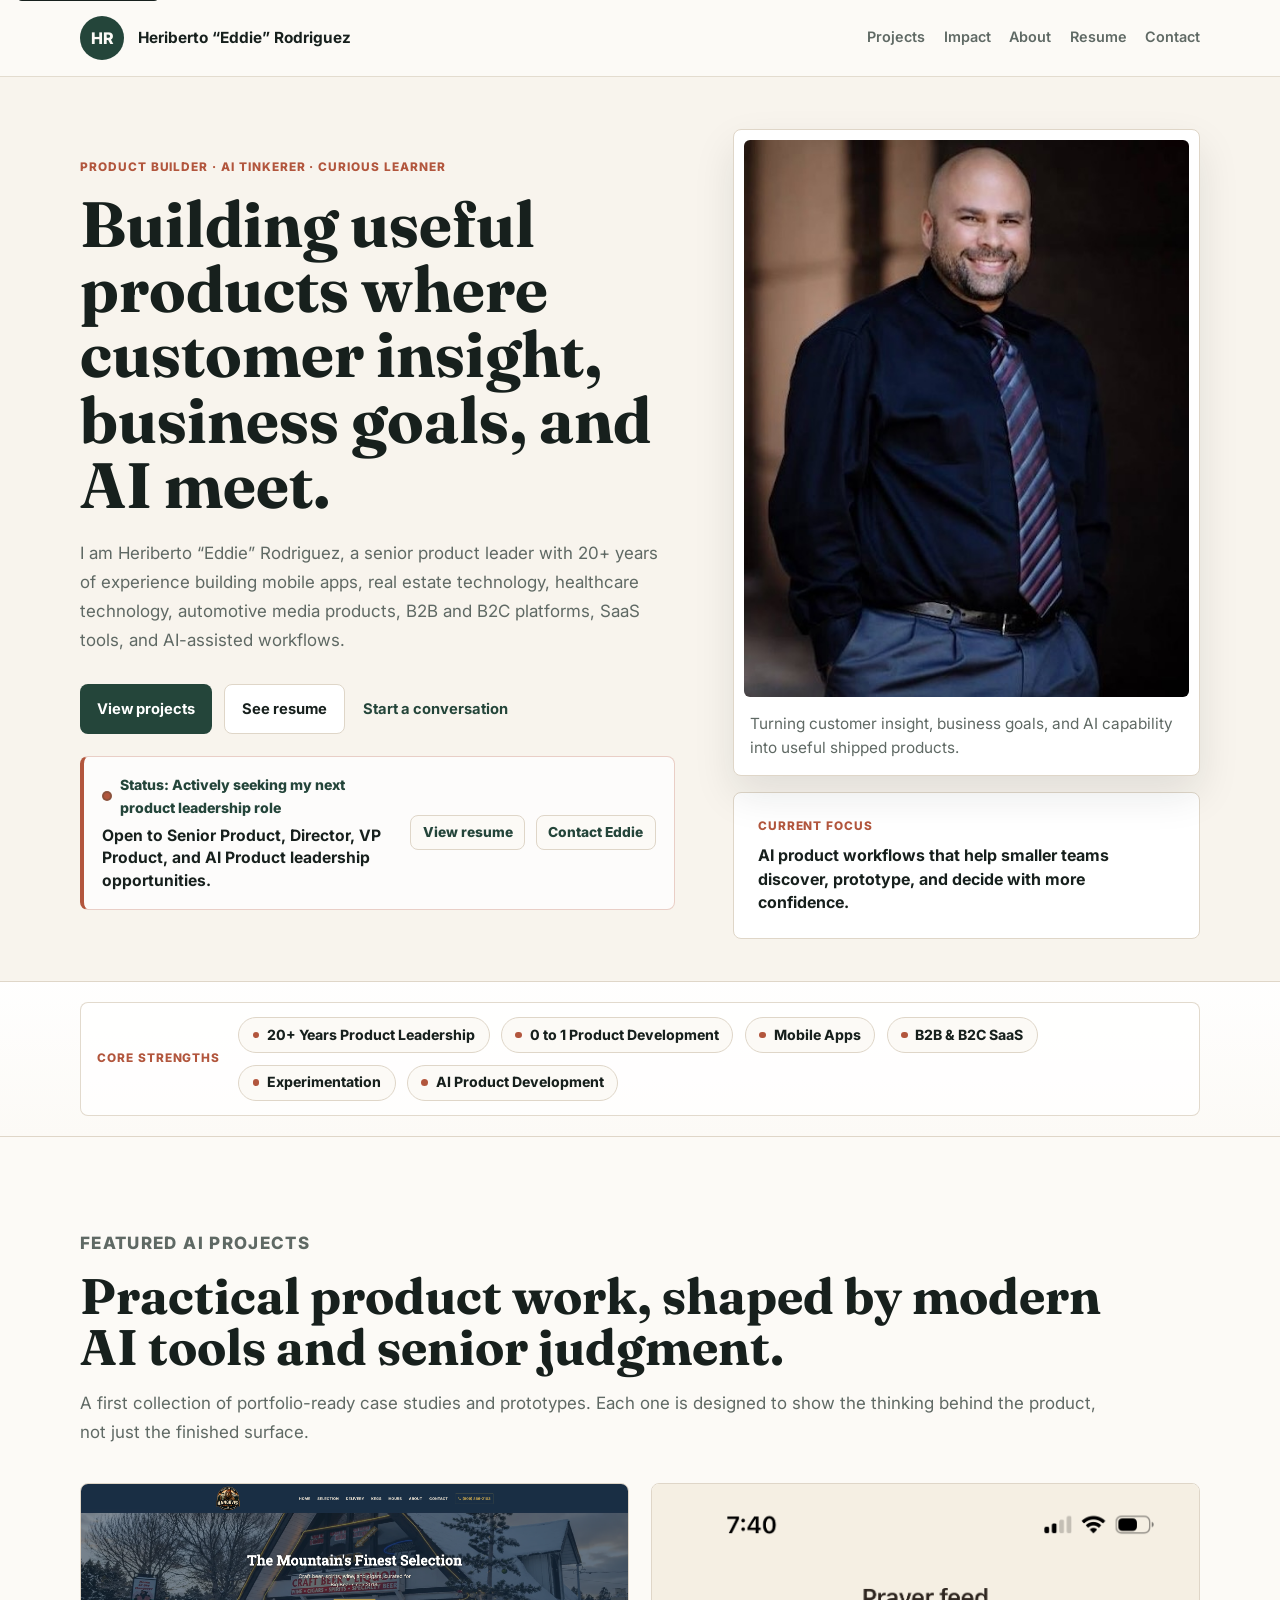
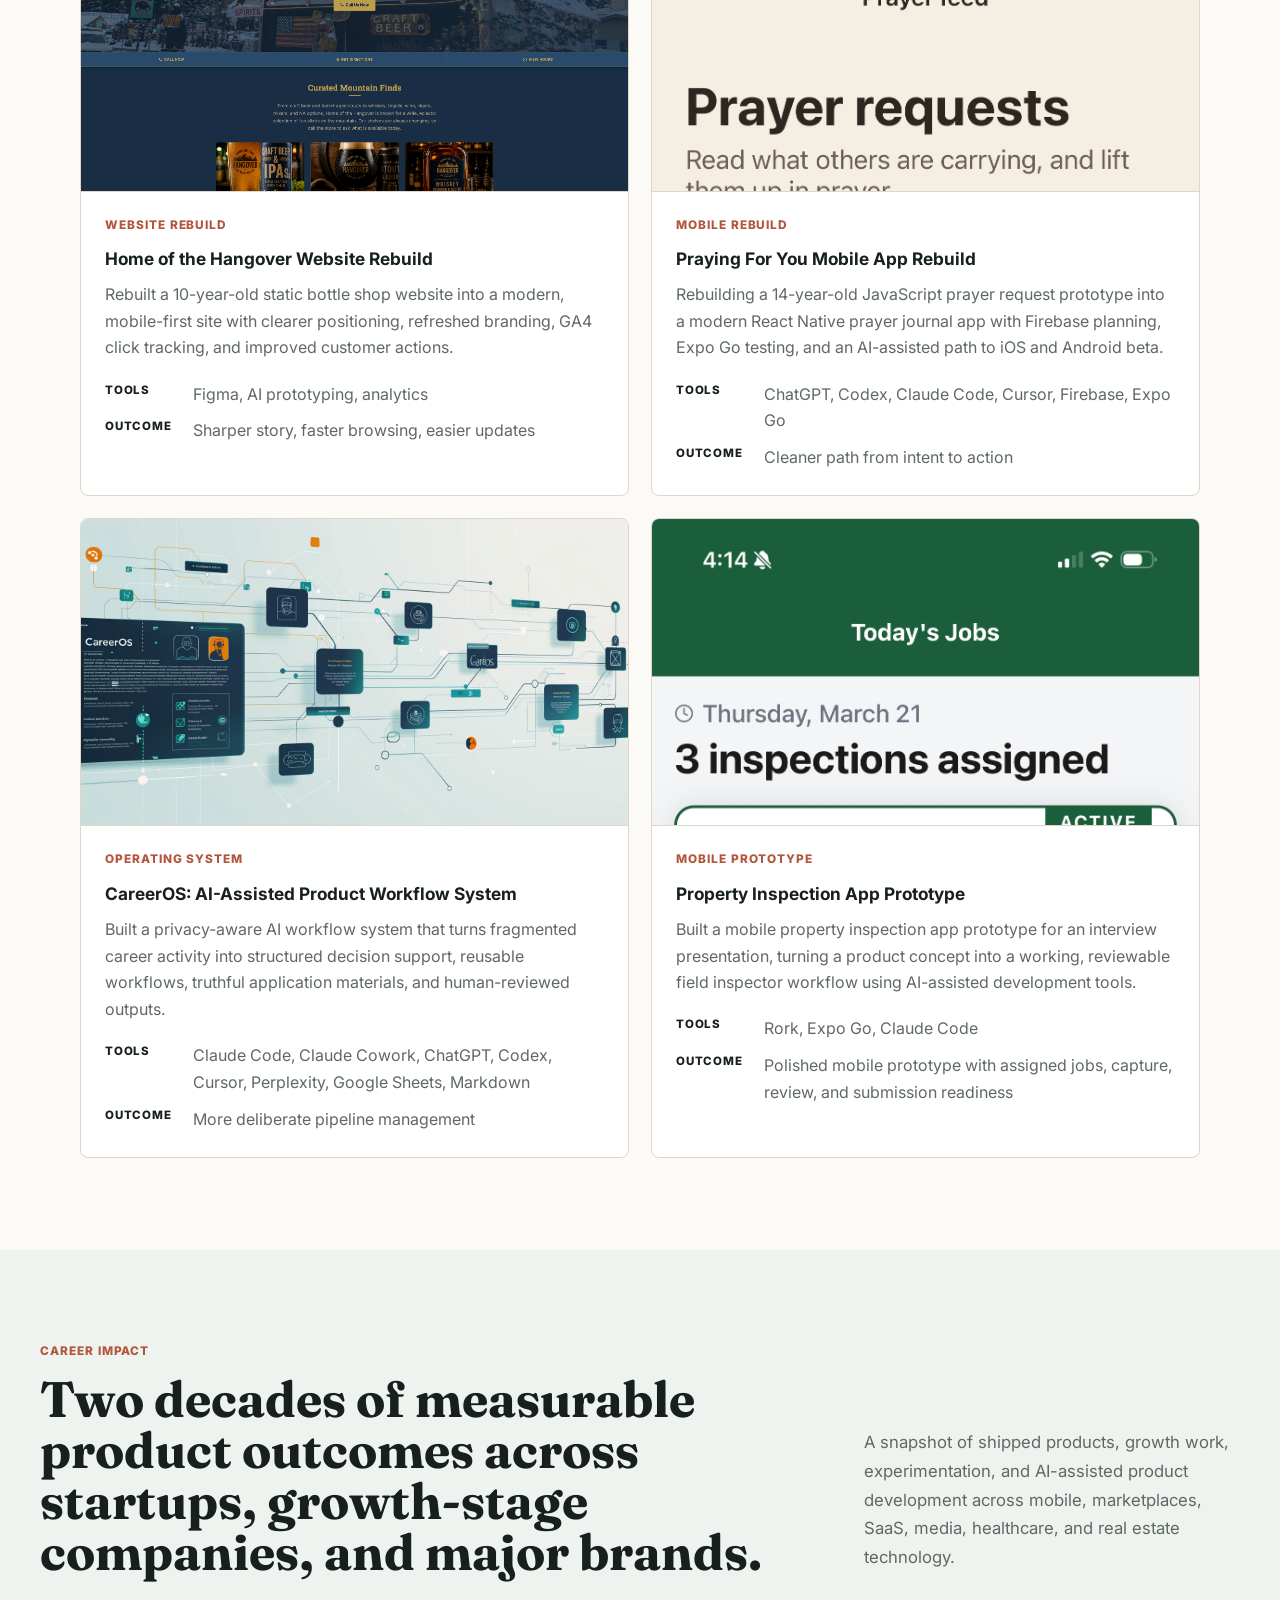
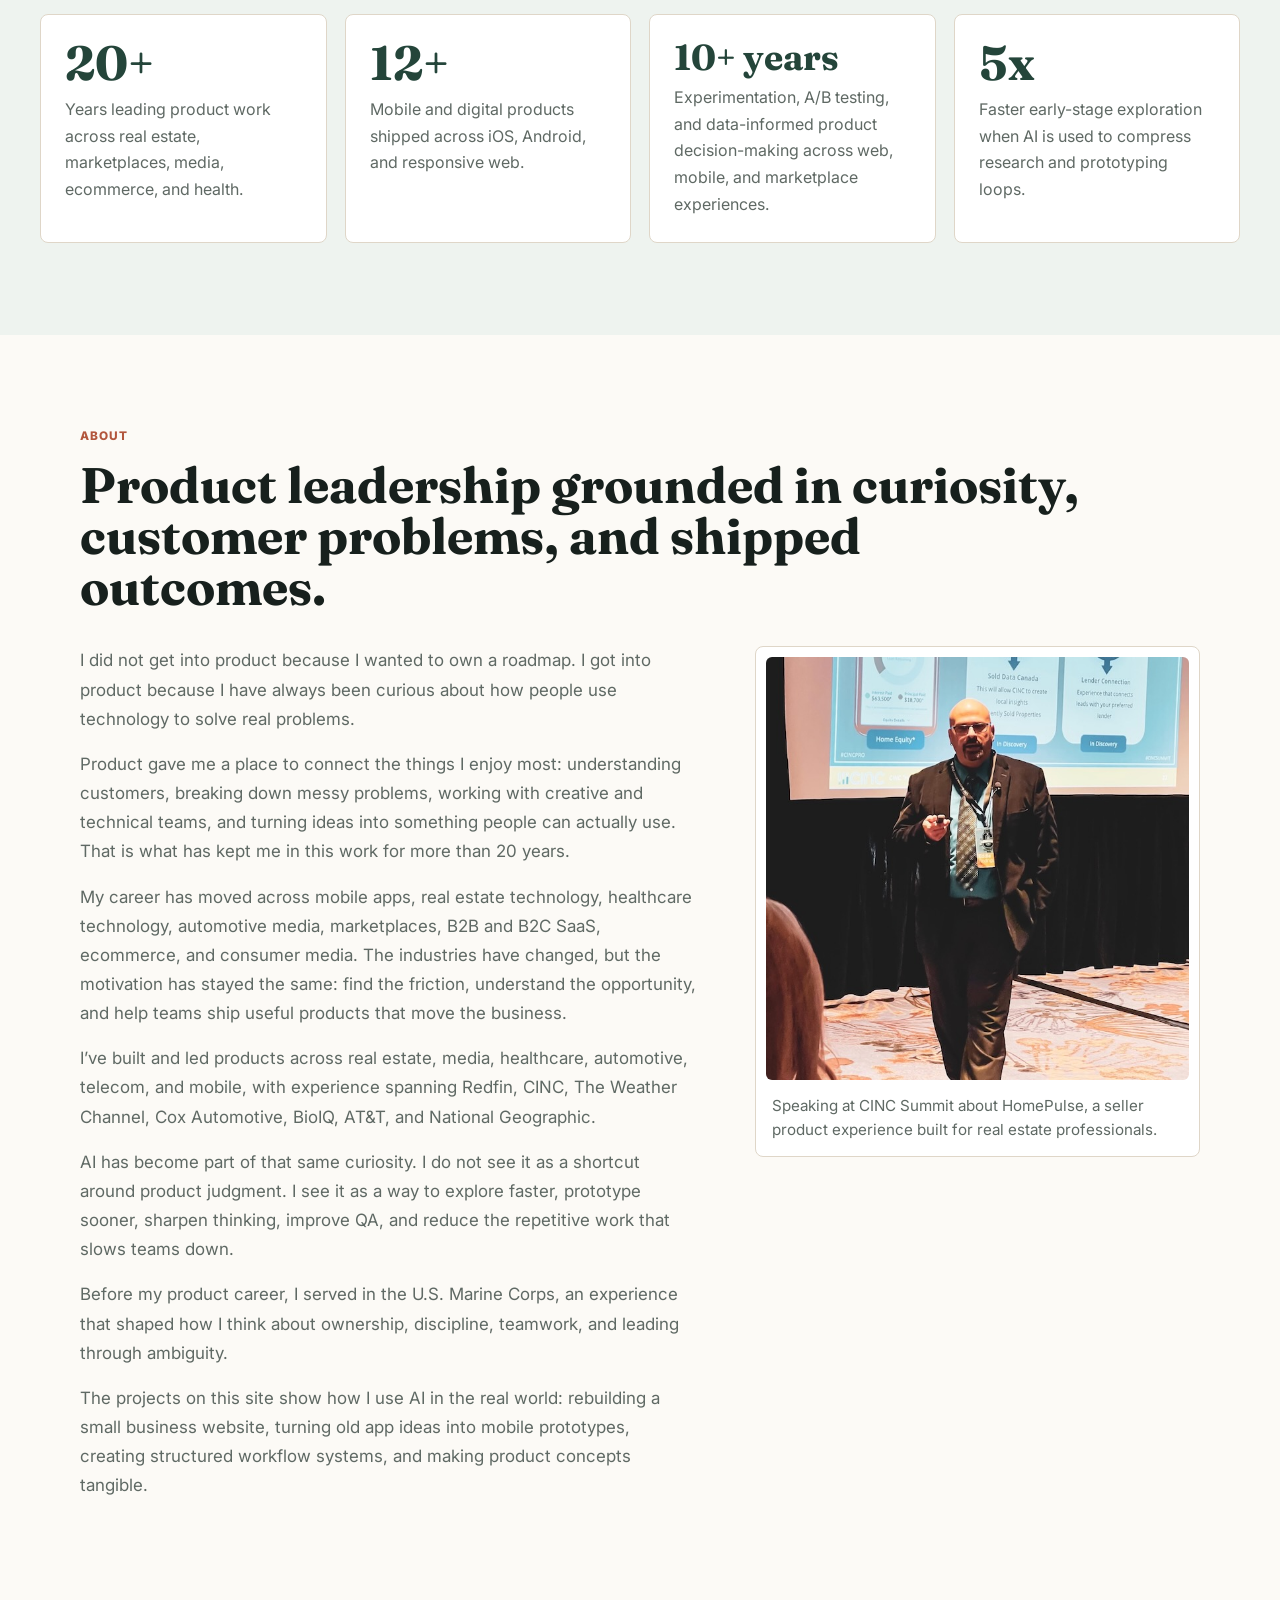
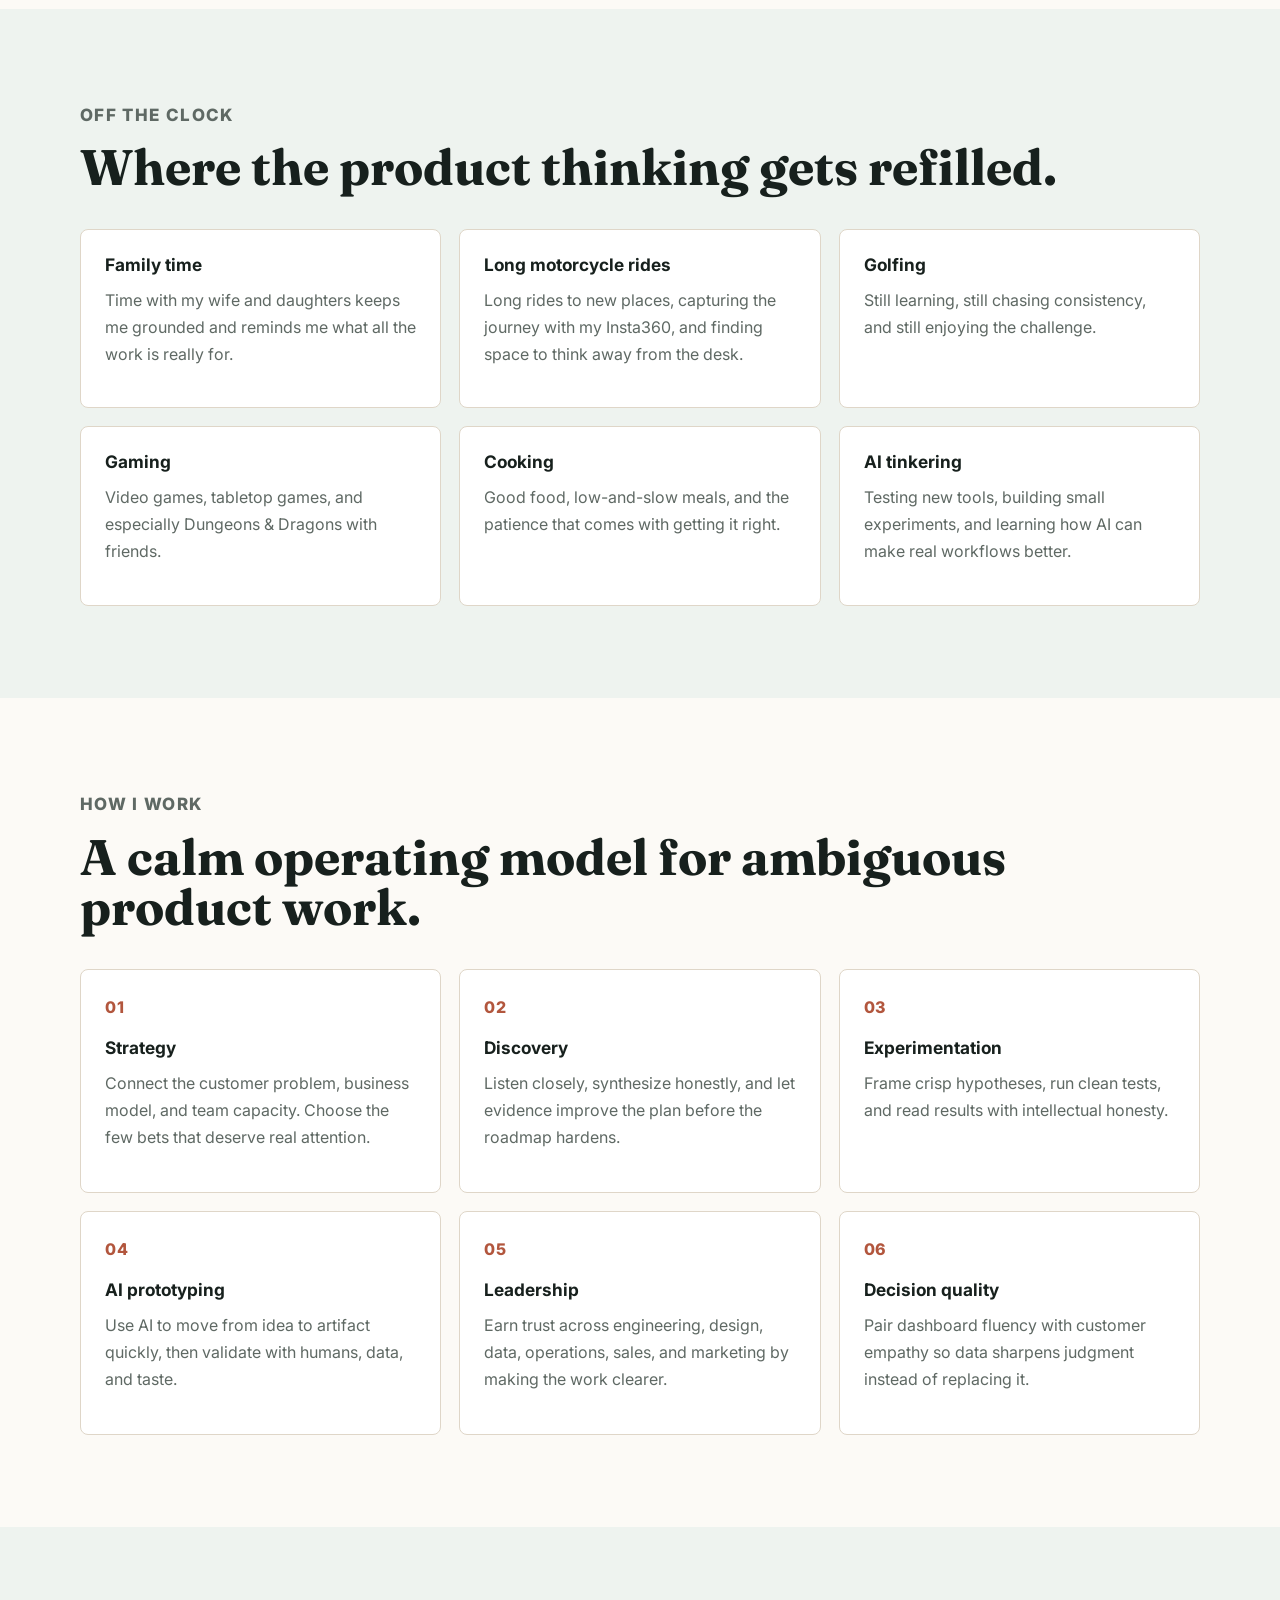
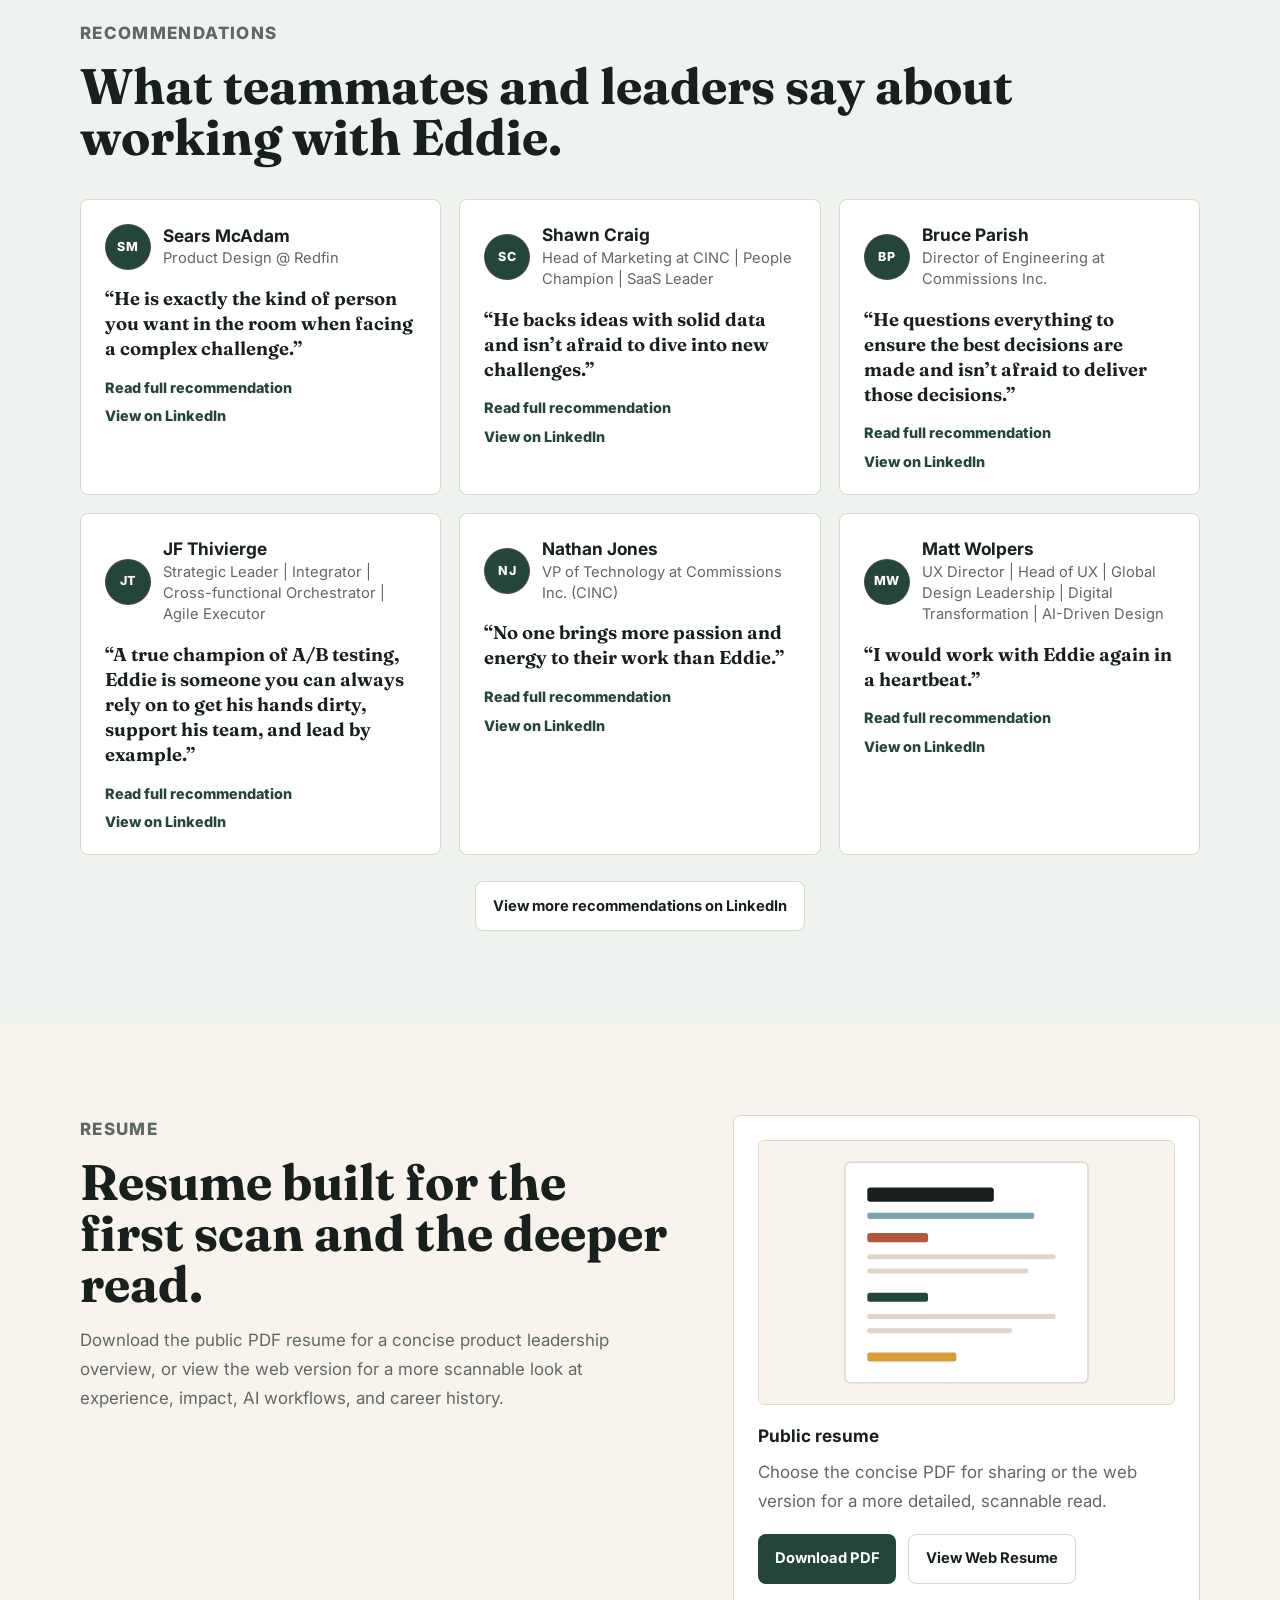
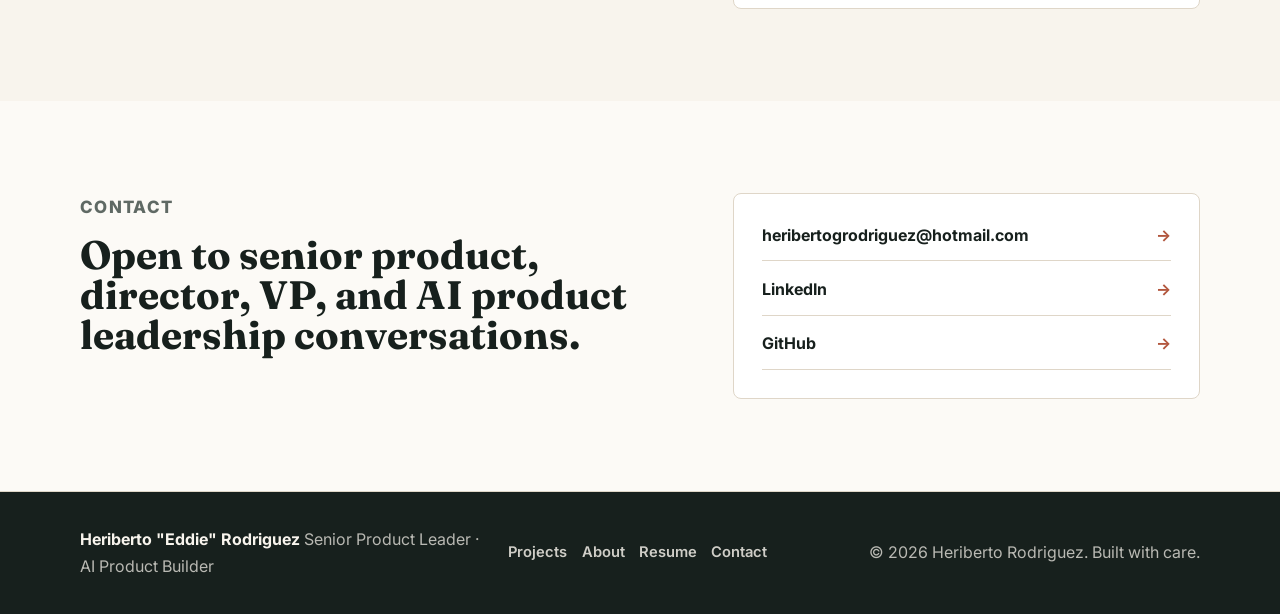
==== index.html @ 5b1c23cc "Add active job search status banner" ====
<!DOCTYPE html>
<html lang="en">
  <head>
    <meta charset="UTF-8" />
    <meta name="viewport" content="width=device-width, initial-scale=1.0" />
    <meta
      name="description"
      content="Personal portfolio for Heriberto Eddie Rodriguez, an AI-enabled senior product leader building marketplace, mobile, and consumer products."
    />
    <title>Heriberto "Eddie" Rodriguez | AI Product Leader</title>
    <link rel="preconnect" href="https://fonts.googleapis.com" />
    <link rel="preconnect" href="https://fonts.gstatic.com" crossorigin />
    <link
      href="https://fonts.googleapis.com/css2?family=Fraunces:opsz,wght@9..144,600..800&family=Inter:wght@400;500;600;700;800&display=swap"
      rel="stylesheet"
    />
    <link rel="stylesheet" href="styles.css" />
  </head>
  <body>
    <a class="skip-link" href="#main">Skip to content</a>

    <header class="site-header" data-header>
      <nav class="nav shell" aria-label="Primary navigation">
        <a class="brand" href="#top" aria-label="Heriberto Eddie Rodriguez home">
          <span class="brand-mark">HR</span>
          <span>
            <strong>Heriberto &ldquo;Eddie&rdquo; Rodriguez</strong>
          </span>
        </a>
        <button class="nav-toggle" type="button" aria-expanded="false" aria-controls="nav-menu">
          <span class="sr-only">Open navigation</span>
          <span></span>
          <span></span>
          <span></span>
        </button>
        <div class="nav-links" id="nav-menu">
          <a href="#projects">Projects</a>
          <a href="#impact">Impact</a>
          <a href="#about">About</a>
          <a href="#resume">Resume</a>
          <a href="#contact">Contact</a>
        </div>
      </nav>
    </header>

    <main id="main">
      <section class="hero section-band" id="top">
        <div class="shell hero-grid">
          <div class="hero-copy">
            <p class="eyebrow">Product Builder &middot; AI Tinkerer &middot; Curious Learner</p>
            <h1>Building useful products where customer insight, business goals, and AI meet.</h1>
            <p class="hero-lede">
              I am Heriberto &ldquo;Eddie&rdquo; Rodriguez, a senior product leader with 20+ years of experience building mobile apps,
              real estate technology, healthcare technology, automotive media products, B2B and B2C platforms, SaaS tools, and
              AI-assisted workflows.
            </p>
            <div class="hero-actions" aria-label="Primary actions">
              <a class="button button-primary" href="#projects">View projects</a>
              <a class="button button-secondary" href="#resume">See resume</a>
              <a class="button button-text" href="#contact">Start a conversation</a>
            </div>
            <div class="status-banner" aria-label="Job search status">
              <div>
                <p><span aria-hidden="true"></span>Status: Actively seeking my next product leadership role</p>
                <strong>Open to Senior Product, Director, VP Product, and AI Product leadership opportunities.</strong>
              </div>
              <div class="status-actions">
                <a href="#resume">View resume</a>
                <a href="#contact">Contact Eddie</a>
              </div>
            </div>
          </div>
          <div class="hero-panel" aria-label="Portfolio highlights">
            <figure class="hero-portrait">
              <img
                src="assets/images/hero-headshot.jpeg"
                alt="Heriberto Eddie Rodriguez professional portrait"
              />
              <figcaption>
                Turning customer insight, business goals, and AI capability into useful shipped products.
              </figcaption>
            </figure>
            <div class="signal-card">
              <span>Current focus</span>
              <strong>AI product workflows that help smaller teams discover, prototype, and decide with more confidence.</strong>
            </div>
          </div>
        </div>
      </section>

      <section class="credibility" aria-label="Credibility highlights">
        <div class="shell credibility-band">
          <p>Core strengths</p>
          <div class="credibility-list">
            <span>20+ Years Product Leadership</span>
            <span>0 to 1 Product Development</span>
            <span>Mobile Apps</span>
            <span>B2B &amp; B2C SaaS</span>
            <span>Experimentation</span>
            <span>AI Product Development</span>
          </div>
        </div>
      </section>

      <section class="section" id="projects">
        <div class="shell">
          <div class="section-heading">
            <p class="eyebrow">Featured AI Projects</p>
            <h2>Practical product work, shaped by modern AI tools and senior judgment.</h2>
            <p>
              A first collection of portfolio-ready case studies and prototypes. Each one is designed to show the thinking behind
              the product, not just the finished surface.
            </p>
          </div>

          <div class="project-grid">
            <a class="project-card" href="projects/home-of-the-hangover.html">
              <img
                class="project-card-thumbnail-top"
                src="assets/projects/home-of-the-hangover-site.png"
                alt="Home of the Hangover rebuilt website screenshot"
              />
              <div class="project-content">
                <p class="tag">Website rebuild</p>
                <h3>Home of the Hangover Website Rebuild</h3>
                <p>
                  Rebuilt a 10-year-old static bottle shop website into a modern, mobile-first site with clearer positioning,
                  refreshed branding, GA4 click tracking, and improved customer actions.
                </p>
                <dl>
                  <div><dt>Tools</dt><dd>Figma, AI prototyping, analytics</dd></div>
                  <div><dt>Outcome</dt><dd>Sharper story, faster browsing, easier updates</dd></div>
                </dl>
              </div>
            </a>

            <a class="project-card" href="projects/praying-for-you.html">
              <img
                class="project-card-phone-thumbnail"
                src="assets/projects/praying-for-you/feed.png"
                alt="Praying For You mobile prayer feed screenshot"
              />
              <div class="project-content">
                <p class="tag">Mobile rebuild</p>
                <h3>Praying For You Mobile App Rebuild</h3>
                <p>
                  Rebuilding a 14-year-old JavaScript prayer request prototype into a modern React Native prayer journal app with
                  Firebase planning, Expo Go testing, and an AI-assisted path to iOS and Android beta.
                </p>
                <dl>
                  <div><dt>Tools</dt><dd>ChatGPT, Codex, Claude Code, Cursor, Firebase, Expo Go</dd></div>
                  <div><dt>Outcome</dt><dd>Cleaner path from intent to action</dd></div>
                </dl>
              </div>
            </a>

            <a class="project-card" href="projects/careeros.html">
              <img
                class="project-card-thumbnail-center"
                src="assets/projects/careeros-card.png"
                alt="CareerOS AI-assisted workflow system visualization"
              />
              <div class="project-content">
                <p class="tag">Operating system</p>
                <h3>CareerOS: AI-Assisted Product Workflow System</h3>
                <p>
                  Built a privacy-aware AI workflow system that turns fragmented career activity into structured decision support,
                  reusable workflows, truthful application materials, and human-reviewed outputs.
                </p>
                <dl>
                  <div><dt>Tools</dt><dd>Claude Code, Claude Cowork, ChatGPT, Codex, Cursor, Perplexity, Google Sheets, Markdown</dd></div>
                  <div><dt>Outcome</dt><dd>More deliberate pipeline management</dd></div>
                </dl>
              </div>
            </a>

            <a class="project-card" href="projects/property-inspection-app.html">
              <img
                class="project-card-phone-thumbnail"
                src="assets/projects/property-inspection/property-jobs.png"
                alt="Property Inspection App assigned jobs screen"
              />
              <div class="project-content">
                <p class="tag">Mobile prototype</p>
                <h3>Property Inspection App Prototype</h3>
                <p>
                  Built a mobile property inspection app prototype for an interview presentation, turning a product concept into a
                  working, reviewable field inspector workflow using AI-assisted development tools.
                </p>
                <dl>
                  <div><dt>Tools</dt><dd>Rork, Expo Go, Claude Code</dd></div>
                  <div><dt>Outcome</dt><dd>Polished mobile prototype with assigned jobs, capture, review, and submission readiness</dd></div>
                </dl>
              </div>
            </a>
          </div>
        </div>
      </section>

      <section class="section section-muted" id="impact">
        <div class="shell impact-shell">
          <div class="impact-intro">
            <div class="impact-heading">
              <p class="eyebrow">Career Impact</p>
              <h2>Two decades of measurable product outcomes across startups, growth-stage companies, and major brands.</h2>
            </div>
            <p class="impact-support">
              A snapshot of shipped products, growth work, experimentation, and AI-assisted product development across mobile,
              marketplaces, SaaS, media, healthcare, and real estate technology.
            </p>
          </div>
          <div class="impact-grid">
            <article><strong>20+</strong><span>Years leading product work across real estate, marketplaces, media, ecommerce, and health.</span></article>
            <article><strong>12+</strong><span>Mobile and digital products shipped across iOS, Android, and responsive web.</span></article>
            <article><strong class="impact-phrase">10+ years</strong><span>Experimentation, A/B testing, and data-informed product decision-making across web, mobile, and marketplace experiences.</span></article>
            <article><strong>5x</strong><span>Faster early-stage exploration when AI is used to compress research and prototyping loops.</span></article>
          </div>
        </div>
      </section>

      <section class="section split-section" id="about">
        <div class="shell split-grid about-grid">
          <div class="about-heading">
            <p class="eyebrow">About</p>
            <h2>Product leadership grounded in curiosity, customer problems, and shipped outcomes.</h2>
          </div>
          <div class="about-copy">
            <div class="prose">
              <p>
                I did not get into product because I wanted to own a roadmap. I got into product because I have always been
                curious about how people use technology to solve real problems.
              </p>
              <p>
                Product gave me a place to connect the things I enjoy most: understanding customers, breaking down messy problems,
                working with creative and technical teams, and turning ideas into something people can actually use. That is what
                has kept me in this work for more than 20 years.
              </p>
              <p>
                My career has moved across mobile apps, real estate technology, healthcare technology, automotive media,
                marketplaces, B2B and B2C SaaS, ecommerce, and consumer media. The industries have changed, but the motivation has
                stayed the same: find the friction, understand the opportunity, and help teams ship useful products that move the
                business.
              </p>
              <p>
                I&rsquo;ve built and led products across real estate, media, healthcare, automotive, telecom, and mobile, with
                experience spanning Redfin, CINC, The Weather Channel, Cox Automotive, BioIQ, AT&amp;T, and National Geographic.
              </p>
              <p>
                AI has become part of that same curiosity. I do not see it as a shortcut around product judgment. I see it as a
                way to explore faster, prototype sooner, sharpen thinking, improve QA, and reduce the repetitive work that slows
                teams down.
              </p>
              <p>
                Before my product career, I served in the U.S. Marine Corps, an experience that shaped how I think about
                ownership, discipline, teamwork, and leading through ambiguity.
              </p>
              <p>
                The projects on this site show how I use AI in the real world: rebuilding a small business website, turning old
                app ideas into mobile prototypes, creating structured workflow systems, and making product concepts tangible.
              </p>
            </div>
          </div>
          <figure class="about-visual">
            <img
              src="assets/images/about-speaking.jpeg"
              alt="Heriberto Eddie Rodriguez presenting product strategy at a conference"
              loading="lazy"
            />
            <figcaption>Speaking at CINC Summit about HomePulse, a seller product experience built for real estate professionals.</figcaption>
          </figure>
        </div>
      </section>

      <section class="section section-muted" id="off-clock">
        <div class="shell">
          <div class="section-heading compact wide-title-row">
            <p class="eyebrow">Off the Clock</p>
            <h2>Where the product thinking gets refilled.</h2>
          </div>
          <div class="interest-grid">
            <article><h3>Family time</h3><p>Time with my wife and daughters keeps me grounded and reminds me what all the work is really for.</p></article>
            <article><h3>Long motorcycle rides</h3><p>Long rides to new places, capturing the journey with my Insta360, and finding space to think away from the desk.</p></article>
            <article><h3>Golfing</h3><p>Still learning, still chasing consistency, and still enjoying the challenge.</p></article>
            <article><h3>Gaming</h3><p>Video games, tabletop games, and especially Dungeons &amp; Dragons with friends.</p></article>
            <article><h3>Cooking</h3><p>Good food, low-and-slow meals, and the patience that comes with getting it right.</p></article>
            <article><h3>AI tinkering</h3><p>Testing new tools, building small experiments, and learning how AI can make real workflows better.</p></article>
          </div>
        </div>
      </section>

      <section class="section" id="how-i-work">
        <div class="shell">
          <div class="section-heading compact wide-title-row">
            <p class="eyebrow">How I Work</p>
            <h2>A calm operating model for ambiguous product work.</h2>
          </div>
          <div class="work-grid">
            <article><span>01</span><h3>Strategy</h3><p>Connect the customer problem, business model, and team capacity. Choose the few bets that deserve real attention.</p></article>
            <article><span>02</span><h3>Discovery</h3><p>Listen closely, synthesize honestly, and let evidence improve the plan before the roadmap hardens.</p></article>
            <article><span>03</span><h3>Experimentation</h3><p>Frame crisp hypotheses, run clean tests, and read results with intellectual honesty.</p></article>
            <article><span>04</span><h3>AI prototyping</h3><p>Use AI to move from idea to artifact quickly, then validate with humans, data, and taste.</p></article>
            <article><span>05</span><h3>Leadership</h3><p>Earn trust across engineering, design, data, operations, sales, and marketing by making the work clearer.</p></article>
            <article><span>06</span><h3>Decision quality</h3><p>Pair dashboard fluency with customer empathy so data sharpens judgment instead of replacing it.</p></article>
          </div>
        </div>
      </section>

      <section class="section section-muted" id="recommendations">
        <div class="shell">
          <div class="section-heading compact wide-title-row">
            <p class="eyebrow">Recommendations</p>
            <h2>What teammates and leaders say about working with Eddie.</h2>
          </div>
          <div class="recommendation-grid">
            <article class="recommendation-card">
              <div class="recommendation-person">
                <span class="recommendation-avatar" aria-hidden="true">SM</span>
                <div>
                  <h3>Sears McAdam</h3>
                  <p>Product Design @ Redfin</p>
                </div>
              </div>
              <p class="recommendation-preview">&ldquo;He is exactly the kind of person you want in the room when facing a complex challenge.&rdquo;</p>
              <div class="recommendation-full" id="recommendation-sears" hidden>
                <blockquote>
                  <p>
                    I worked with Eddie at Redfin, where we teamed up to implement solutions at lightning speed. Eddie is a
                    pleasure to work with; his positive attitude brings momentum to even the toughest daily challenges. His
                    collaborative spirit fosters productive conversations and builds deep trust within the team. He is the type of
                    teammate who leads with intent and conviction while simultaneously creating space for exploration and
                    development. I cannot recommend Eddie highly enough; he is exactly the kind of person you want in the room
                    when facing a complex challenge.
                  </p>
                </blockquote>
              </div>
              <div class="recommendation-actions">
                <button class="recommendation-toggle" type="button" aria-expanded="false" aria-controls="recommendation-sears">Read full recommendation</button>
                <a href="https://www.linkedin.com/in/hrodriguez74/details/recommendations/?detailScreenTabIndex=0" target="_blank" rel="noreferrer">View on LinkedIn</a>
              </div>
            </article>

            <article class="recommendation-card">
              <div class="recommendation-person">
                <span class="recommendation-avatar" aria-hidden="true">SC</span>
                <div>
                  <h3>Shawn Craig</h3>
                  <p>Head of Marketing at CINC | People Champion | SaaS Leader</p>
                </div>
              </div>
              <p class="recommendation-preview">&ldquo;He backs ideas with solid data and isn&rsquo;t afraid to dive into new challenges.&rdquo;</p>
              <div class="recommendation-full" id="recommendation-shawn" hidden>
                <blockquote>
                  <p>
                    What can I say about Eddie? Well, he's a top-notch product manager who's always pushing for excellence in
                    everything we do. Whether it's refining our product or boosting team morale, Eddie's proactive and hands-on
                    approach makes a real difference. He's not just about ideas; he backs them up with solid data and isn't afraid
                    to dive into new challenges. Beyond his skills, Eddie's genuine care for the team's success makes him
                    standout. Always striving for excellence, Eddie is the kind of teammate everyone needs.
                  </p>
                </blockquote>
              </div>
              <div class="recommendation-actions">
                <button class="recommendation-toggle" type="button" aria-expanded="false" aria-controls="recommendation-shawn">Read full recommendation</button>
                <a href="https://www.linkedin.com/in/hrodriguez74/details/recommendations/?detailScreenTabIndex=0" target="_blank" rel="noreferrer">View on LinkedIn</a>
              </div>
            </article>

            <article class="recommendation-card">
              <div class="recommendation-person">
                <span class="recommendation-avatar" aria-hidden="true">BP</span>
                <div>
                  <h3>Bruce Parish</h3>
                  <p>Director of Engineering at Commissions Inc.</p>
                </div>
              </div>
              <p class="recommendation-preview">&ldquo;He questions everything to ensure the best decisions are made and isn&rsquo;t afraid to deliver those decisions.&rdquo;</p>
              <div class="recommendation-full" id="recommendation-bruce" hidden>
                <blockquote>
                  <p>
                    Eddie is a passionate product owner who will do whatever it takes to make his product the best it can be.
                    He's a team player that fights hard for his team. He prides himself on being a layer of defense between his
                    team and others. He questions everything to ensure the best decisions are made and isn't afraid to deliver
                    those decisions. He's forward looking when it comes to product and is always wanting to make sure the product
                    of today doesn't slow down or prevent the product of tomorrow. He helped develop and cultivate team processes
                    and integrated AI into his internal processes to increase efficiency. Above all, Eddie is a great human being.
                  </p>
                </blockquote>
              </div>
              <div class="recommendation-actions">
                <button class="recommendation-toggle" type="button" aria-expanded="false" aria-controls="recommendation-bruce">Read full recommendation</button>
                <a href="https://www.linkedin.com/in/hrodriguez74/details/recommendations/?detailScreenTabIndex=0" target="_blank" rel="noreferrer">View on LinkedIn</a>
              </div>
            </article>

            <article class="recommendation-card">
              <div class="recommendation-person">
                <span class="recommendation-avatar" aria-hidden="true">JT</span>
                <div>
                  <h3>JF Thivierge</h3>
                  <p>Strategic Leader | Integrator | Cross-functional Orchestrator | Agile Executor</p>
                </div>
              </div>
              <p class="recommendation-preview">&ldquo;A true champion of A/B testing, Eddie is someone you can always rely on to get his hands dirty, support his team, and lead by example.&rdquo;</p>
              <div class="recommendation-full" id="recommendation-jf" hidden>
                <blockquote>
                  <p>
                    Eddie is a seasoned product leader who delivers the best possible consumer experience. He's not afraid to
                    experiment with new ideas, always ensuring that data and analysis back up his decisions. A true champion of
                    A/B testing, Eddie is someone you can always rely on to get his hands dirty, support his team, and lead by
                    example as a servant leader. I feel lucky to have worked closely with Eddie and witnessed firsthand his
                    unwavering passion and dedication to product management.
                  </p>
                </blockquote>
              </div>
              <div class="recommendation-actions">
                <button class="recommendation-toggle" type="button" aria-expanded="false" aria-controls="recommendation-jf">Read full recommendation</button>
                <a href="https://www.linkedin.com/in/hrodriguez74/details/recommendations/?detailScreenTabIndex=0" target="_blank" rel="noreferrer">View on LinkedIn</a>
              </div>
            </article>

            <article class="recommendation-card">
              <div class="recommendation-person">
                <span class="recommendation-avatar" aria-hidden="true">NJ</span>
                <div>
                  <h3>Nathan Jones</h3>
                  <p>VP of Technology at Commissions Inc. (CINC)</p>
                </div>
              </div>
              <p class="recommendation-preview">&ldquo;No one brings more passion and energy to their work than Eddie.&rdquo;</p>
              <div class="recommendation-full" id="recommendation-nathan" hidden>
                <blockquote>
                  <p>
                    No one brings more passion and energy to their work than Eddie. He's always eager to talk about the next big
                    idea, or help out with whatever else is going on. Always engaged, always asking great questions.
                  </p>
                  <p>
                    I worked with Eddie for almost 8 years. I&rsquo;ll always remember him for how much he genuinely cares about
                    everything he does, from working with his team, to the product he puts out, to the customers who benefit from
                    it. I&rsquo;ve literally seen him give a man the shirt off his back.
                  </p>
                </blockquote>
              </div>
              <div class="recommendation-actions">
                <button class="recommendation-toggle" type="button" aria-expanded="false" aria-controls="recommendation-nathan">Read full recommendation</button>
                <a href="https://www.linkedin.com/in/hrodriguez74/details/recommendations/?detailScreenTabIndex=0" target="_blank" rel="noreferrer">View on LinkedIn</a>
              </div>
            </article>

            <article class="recommendation-card">
              <div class="recommendation-person">
                <span class="recommendation-avatar" aria-hidden="true">MW</span>
                <div>
                  <h3>Matt Wolpers</h3>
                  <p>UX Director | Head of UX | Global Design Leadership | Digital Transformation | AI-Driven Design</p>
                </div>
              </div>
              <p class="recommendation-preview">&ldquo;I would work with Eddie again in a heartbeat.&rdquo;</p>
              <div class="recommendation-full" id="recommendation-matt" hidden>
                <blockquote>
                  <p>
                    Eddie is one of the most hands on Agile product Managers I have had the please to work with in my application
                    design career. In my time working with Eddie we created two mobile applications from the ground up. We
                    collaborated with customers, sales, engineering and upper management to come up with truly innovative and
                    advanced B2B Car transaction applications. We empowered our users (car dealers) by giving them the ability to
                    be able to trade vehicles with each other through a trusted third party. We had the opportunity to
                    revolutionize the automotive industry and were successful in our efforts. I would work with Eddie again in a
                    heartbeat!
                  </p>
                </blockquote>
              </div>
              <div class="recommendation-actions">
                <button class="recommendation-toggle" type="button" aria-expanded="false" aria-controls="recommendation-matt">Read full recommendation</button>
                <a href="https://www.linkedin.com/in/hrodriguez74/details/recommendations/?detailScreenTabIndex=0" target="_blank" rel="noreferrer">View on LinkedIn</a>
              </div>
            </article>
          </div>
          <div class="recommendation-section-cta">
            <a class="button button-secondary" href="https://www.linkedin.com/in/hrodriguez74/details/recommendations/?detailScreenTabIndex=0" target="_blank" rel="noreferrer">View more recommendations on LinkedIn</a>
          </div>
        </div>
      </section>

      <section class="resume-section section-band" id="resume">
        <div class="shell resume-grid">
          <div>
            <p class="eyebrow">Resume</p>
            <h2>Resume built for the first scan and the deeper read.</h2>
            <p>
              Download the public PDF resume for a concise product leadership overview, or view the web version for a more
              scannable look at experience, impact, AI workflows, and career history.
            </p>
          </div>
          <div class="resume-card">
            <img src="assets/resume/resume-preview.svg" alt="" />
            <h3>Public resume</h3>
            <p>Choose the concise PDF for sharing or the web version for a more detailed, scannable read.</p>
            <div class="resume-actions">
              <a class="button button-primary" href="assets/resume/heriberto-eddie-rodriguez-product-leader-resume.pdf">Download PDF</a>
              <a class="button button-secondary" href="resume.html">View Web Resume</a>
            </div>
          </div>
        </div>
      </section>

      <section class="section contact-section" id="contact">
        <div class="shell contact-grid">
          <div>
            <p class="eyebrow">Contact</p>
            <h2>Open to senior product, director, VP, and AI product leadership conversations.</h2>
          </div>
          <div class="contact-card">
            <a href="mailto:heribertogrodriguez@hotmail.com">heribertogrodriguez@hotmail.com</a>
            <a href="https://www.linkedin.com/in/hrodriguez74/" target="_blank" rel="noreferrer">LinkedIn</a>
            <a href="https://github.com/hrod74" target="_blank" rel="noreferrer">GitHub</a>
          </div>
        </div>
      </section>
    </main>

    <footer class="site-footer">
      <div class="shell footer-grid">
        <div>
          <strong>Heriberto "Eddie" Rodriguez</strong>
          <span>Senior Product Leader &middot; AI Product Builder</span>
        </div>
        <div class="footer-links">
          <a href="#projects">Projects</a>
          <a href="#about">About</a>
          <a href="#resume">Resume</a>
          <a href="#contact">Contact</a>
        </div>
        <p>&copy; <span data-year>2026</span> Heriberto Rodriguez. Built with care.</p>
      </div>
    </footer>

    <script src="script.js"></script>
  </body>
</html>
---- styles.css ----
:root {
  --ink: #17201d;
  --muted: #5f6964;
  --paper: #f8f4ed;
  --paper-soft: #fcfaf6;
  --line: #dfd6c8;
  --forest: #24453a;
  --brick: #b2563d;
  --gold: #d89b39;
  --sky: #7aa6b2;
  --white: #ffffff;
  --shadow: 0 24px 60px rgba(23, 32, 29, 0.12);
  --radius: 8px;
  --font-sans: Inter, system-ui, -apple-system, BlinkMacSystemFont, "Segoe UI", sans-serif;
  --font-display: Fraunces, Georgia, serif;
}

* {
  box-sizing: border-box;
}

html {
  scroll-behavior: smooth;
}

body {
  margin: 0;
  color: var(--ink);
  background: var(--paper-soft);
  font-family: var(--font-sans);
  font-size: 16px;
  line-height: 1.68;
  text-rendering: optimizeLegibility;
}

img {
  display: block;
  max-width: 100%;
}

a {
  color: inherit;
  text-decoration: none;
}

code {
  border: 1px solid var(--line);
  border-radius: 6px;
  background: rgba(255, 255, 255, 0.72);
  padding: 0.1rem 0.32rem;
  font-family: ui-monospace, SFMono-Regular, Menlo, Consolas, monospace;
  font-size: 0.92em;
}

.shell {
  width: min(1120px, calc(100% - 40px));
  margin: 0 auto;
}

.skip-link {
  position: absolute;
  left: 16px;
  top: -48px;
  z-index: 20;
  border-radius: 6px;
  background: var(--ink);
  color: var(--white);
  padding: 0.7rem 1rem;
  transition: top 160ms ease;
}

.skip-link:focus {
  top: 16px;
}

.site-header {
  position: sticky;
  top: 0;
  z-index: 10;
  border-bottom: 1px solid rgba(223, 214, 200, 0.85);
  background: rgba(252, 250, 246, 0.88);
  backdrop-filter: blur(18px);
}

.nav {
  display: flex;
  min-height: 76px;
  align-items: center;
  justify-content: space-between;
  gap: 1.5rem;
}

.brand {
  display: inline-flex;
  align-items: center;
  gap: 0.85rem;
}

.brand-mark {
  display: grid;
  width: 44px;
  height: 44px;
  place-items: center;
  border-radius: 50%;
  background: var(--forest);
  color: var(--paper-soft);
  font-weight: 800;
  letter-spacing: 0;
}

.brand strong,
.brand small {
  display: block;
}

.brand strong {
  font-size: 0.96rem;
  font-weight: 700;
  letter-spacing: 0;
}

.brand small {
  color: var(--muted);
  font-size: 0.76rem;
  font-weight: 500;
}

.nav-links {
  display: flex;
  align-items: center;
  gap: 1.15rem;
  color: var(--muted);
  font-size: 0.9rem;
  font-weight: 600;
}

.nav-links a {
  border-bottom: 2px solid transparent;
  padding: 0.35rem 0;
}

.nav-links a:hover,
.nav-links a:focus-visible {
  border-color: var(--brick);
  color: var(--ink);
}

.nav-toggle {
  display: none;
  width: 42px;
  height: 42px;
  place-items: center;
  border: 1px solid var(--line);
  border-radius: var(--radius);
  background: var(--white);
  cursor: pointer;
}

.nav-toggle span:not(.sr-only) {
  display: block;
  width: 18px;
  height: 2px;
  margin: 3px auto;
  background: var(--ink);
}

.sr-only {
  position: absolute;
  width: 1px;
  height: 1px;
  overflow: hidden;
  clip: rect(0, 0, 0, 0);
  white-space: nowrap;
}

.section,
.section-band {
  padding: 92px 0;
}

.section-band {
  background: var(--paper);
}

.section-muted {
  background: #eef3ef;
}

.hero {
  padding-top: 52px;
  padding-bottom: 42px;
}

.hero-grid,
.split-grid,
.resume-grid,
.contact-grid {
  display: grid;
  grid-template-columns: minmax(0, 1.12fr) minmax(320px, 0.88fr);
  align-items: center;
  gap: 58px;
}

.eyebrow,
.tag {
  margin: 0 0 0.8rem;
  color: var(--brick);
  font-size: 0.74rem;
  font-weight: 800;
  letter-spacing: 0.08em;
  text-transform: uppercase;
}

h1,
h2,
h3,
p {
  margin-top: 0;
}

h1,
h2 {
  font-family: var(--font-display);
  line-height: 1.02;
}

h1 {
  max-width: 760px;
  margin-bottom: 1.35rem;
  font-size: clamp(3rem, 5vw, 4.65rem);
  font-weight: 700;
  letter-spacing: 0;
}

h2 {
  margin-bottom: 1rem;
  font-size: clamp(2.12rem, 3.9vw, 3.72rem);
  font-weight: 700;
  letter-spacing: 0;
}

h3 {
  margin-bottom: 0.65rem;
  font-size: 1.08rem;
  line-height: 1.28;
  font-weight: 700;
  letter-spacing: 0;
}

.hero-lede,
.section-heading p,
.prose p,
.resume-grid p,
.contact-grid p {
  color: var(--muted);
  font-size: 1.06rem;
  line-height: 1.72;
}

.hero-lede {
  max-width: 680px;
  margin-bottom: 1.8rem;
}

.hero-actions {
  display: flex;
  flex-wrap: wrap;
  gap: 0.8rem;
}

.status-banner {
  display: flex;
  align-items: center;
  justify-content: space-between;
  gap: 18px;
  max-width: 720px;
  border: 1px solid rgba(178, 86, 61, 0.28);
  border-left: 4px solid var(--brick);
  border-radius: var(--radius);
  background: rgba(255, 255, 255, 0.74);
  margin-top: 1.35rem;
  padding: 16px 18px;
}

.status-banner p {
  display: flex;
  align-items: center;
  gap: 0.55rem;
  margin: 0 0 0.3rem;
  color: var(--forest);
  font-size: 0.88rem;
  font-weight: 800;
}

.status-banner p span {
  flex: 0 0 auto;
  width: 0.6rem;
  height: 0.6rem;
  border: 2px solid rgba(36, 69, 58, 0.28);
  border-radius: 999px;
  background: var(--brick);
}

.status-banner strong {
  display: block;
  color: var(--ink);
  font-size: 0.98rem;
  line-height: 1.45;
}

.status-actions {
  display: flex;
  flex: 0 0 auto;
  flex-wrap: wrap;
  gap: 0.65rem;
}

.status-actions a {
  border: 1px solid var(--line);
  border-radius: var(--radius);
  background: var(--paper-soft);
  color: var(--forest);
  padding: 0.52rem 0.72rem;
  font-size: 0.86rem;
  font-weight: 800;
  line-height: 1.2;
}

.status-actions a:hover {
  border-color: rgba(178, 86, 61, 0.45);
  color: var(--brick);
}

.status-actions a:focus-visible {
  outline: 2px solid var(--brick);
  outline-offset: 4px;
}

.button {
  display: inline-flex;
  min-height: 46px;
  align-items: center;
  justify-content: center;
  border-radius: var(--radius);
  padding: 0.72rem 1.05rem;
  font-size: 0.92rem;
  font-weight: 700;
  letter-spacing: 0;
}

.button-primary {
  background: var(--forest);
  color: var(--white);
}

.button-secondary {
  border: 1px solid var(--line);
  background: var(--white);
}

.button-text {
  color: var(--forest);
  padding-inline: 0.35rem;
}

.hero-panel {
  display: grid;
  gap: 16px;
  align-self: center;
}

.hero-portrait,
.signal-card,
.project-card,
.resume-card,
.contact-card,
.recommendation-card,
.impact-grid article,
.interest-grid article,
.work-grid article {
  border: 1px solid var(--line);
  border-radius: var(--radius);
  background: var(--white);
}

.hero-portrait {
  position: relative;
  overflow: hidden;
  margin: 0;
  padding: 10px;
  box-shadow: 0 18px 42px rgba(23, 32, 29, 0.1);
}

.hero-portrait img {
  width: 100%;
  aspect-ratio: 4 / 5;
  border-radius: 6px;
  object-fit: cover;
  object-position: 50% 32%;
}

.hero-portrait figcaption {
  margin: 0;
  padding: 15px 6px 4px;
  color: var(--muted);
  font-size: 0.96rem;
  line-height: 1.62;
}

.signal-card {
  padding: 24px;
}

.signal-card span {
  display: block;
  margin-bottom: 0.45rem;
  color: var(--brick);
  font-size: 0.74rem;
  font-weight: 800;
  letter-spacing: 0.08em;
  text-transform: uppercase;
}

.signal-card strong {
  display: block;
  line-height: 1.45;
  font-weight: 700;
}

.credibility {
  border-block: 1px solid var(--line);
  background: linear-gradient(180deg, rgba(255, 255, 255, 0.88), rgba(252, 250, 246, 0.96));
  padding: 20px 0;
}

.credibility-band {
  display: flex;
  align-items: center;
  gap: 18px;
  border: 1px solid rgba(223, 214, 200, 0.9);
  border-radius: var(--radius);
  background: rgba(255, 255, 255, 0.72);
  padding: 14px 16px;
}

.credibility-band p {
  flex: 0 0 auto;
  margin: 0;
  color: var(--brick);
  font-size: 0.74rem;
  font-weight: 800;
  letter-spacing: 0.08em;
  text-transform: uppercase;
}

.credibility-list {
  display: flex;
  flex-wrap: wrap;
  gap: 0.72rem;
}

.credibility-list span {
  display: inline-flex;
  align-items: center;
  gap: 0.48rem;
  border: 1px solid var(--line);
  border-radius: 999px;
  background: var(--paper-soft);
  color: var(--ink);
  padding: 0.54rem 0.84rem;
  font-size: 0.88rem;
  font-weight: 750;
  line-height: 1.2;
}

.credibility-list span::before {
  content: "";
  flex: 0 0 auto;
  width: 0.42rem;
  height: 0.42rem;
  border-radius: 999px;
  background: var(--brick);
}

.section-heading {
  max-width: 1040px;
  margin-bottom: 36px;
}

.section-heading.compact {
  max-width: 700px;
}

.section-heading.compact.wide-title-row {
  grid-column: 1 / -1;
  width: 100%;
  max-width: 1120px;
}

.section-heading.compact.wide-title-row h2 {
  width: 100%;
  max-width: 1120px;
}

.project-grid {
  display: grid;
  grid-template-columns: repeat(2, minmax(0, 1fr));
  gap: 22px;
}

.project-card {
  display: block;
  color: inherit;
  overflow: hidden;
  transition: transform 180ms ease, box-shadow 180ms ease;
}

.project-card:hover,
.project-card:focus-visible {
  transform: translateY(-4px);
  box-shadow: var(--shadow);
}

.project-card:focus-visible {
  outline: 3px solid rgba(178, 86, 61, 0.32);
  outline-offset: 4px;
}

.project-card img {
  width: 100%;
  aspect-ratio: 16 / 9;
  object-fit: cover;
  border-bottom: 1px solid var(--line);
}

.project-card-thumbnail-top {
  object-position: top center;
}

.project-card-thumbnail-center {
  object-position: center;
}

.project-card-phone-thumbnail {
  object-position: top center;
}

.project-content {
  padding: 24px;
}

.project-content p:not(.tag),
.impact-grid span,
.interest-grid p,
.work-grid p,
.resume-card p,
.contact-card p {
  color: var(--muted);
}

dl {
  display: grid;
  gap: 0.6rem;
  margin: 1.2rem 0 0;
}

dl div {
  display: grid;
  grid-template-columns: 76px 1fr;
  gap: 0.75rem;
}

dt {
  color: var(--ink);
  font-size: 0.72rem;
  font-weight: 800;
  letter-spacing: 0.07em;
  text-transform: uppercase;
}

dd {
  margin: 0;
  color: var(--muted);
}

.impact-grid {
  display: grid;
  grid-template-columns: repeat(4, minmax(0, 1fr));
  gap: 18px;
}

.impact-shell {
  width: min(1200px, calc(100% - 40px));
}

.impact-intro {
  display: grid;
  grid-template-columns: minmax(0, 1.55fr) minmax(280px, 0.75fr);
  align-items: end;
  gap: 48px;
  margin-bottom: 36px;
}

.impact-heading h2 {
  margin-bottom: 0;
}

.impact-support {
  margin: 0 0 0.35rem;
  color: var(--muted);
  font-size: 1.05rem;
  line-height: 1.72;
}

.impact-grid article {
  padding: 24px;
}

.impact-grid strong {
  display: block;
  margin-bottom: 0.55rem;
  color: var(--forest);
  font-family: var(--font-display);
  font-size: 3rem;
  font-weight: 700;
  line-height: 1;
}

.impact-grid .impact-phrase {
  font-size: 2.25rem;
  white-space: nowrap;
}

.split-grid {
  align-items: start;
}

.about-grid {
  grid-template-columns: minmax(0, 1fr) minmax(340px, 0.72fr);
  align-items: start;
  gap: 34px 58px;
}

.about-heading {
  grid-column: 1 / -1;
  max-width: 1040px;
}

.about-heading h2 {
  margin-bottom: 0;
  max-width: 1000px;
}

.about-copy {
  max-width: 760px;
}

.about-copy .prose {
  margin-top: 0;
}

.about-visual {
  justify-self: end;
  margin: 0;
  border: 1px solid var(--line);
  border-radius: var(--radius);
  background: var(--white);
  padding: 10px;
}

.about-visual img {
  width: 100%;
  border-radius: 6px;
  object-fit: contain;
}

.about-visual figcaption {
  margin: 0;
  padding: 14px 6px 4px;
  color: var(--muted);
  font-size: 0.95rem;
  line-height: 1.58;
}

.prose p {
  margin-bottom: 1rem;
}

.interest-grid,
.work-grid {
  display: grid;
  grid-template-columns: repeat(3, minmax(0, 1fr));
  gap: 18px;
}

.interest-grid article,
.work-grid article {
  padding: 24px;
}

.work-grid article {
  min-height: 224px;
}

.work-grid span {
  display: inline-flex;
  margin-bottom: 1rem;
  color: var(--brick);
  font-weight: 800;
  letter-spacing: 0.04em;
}

.recommendation-grid {
  display: grid;
  grid-template-columns: repeat(3, minmax(0, 1fr));
  gap: 18px;
}

.recommendation-card {
  display: grid;
  align-content: start;
  gap: 16px;
  padding: 24px;
}

.recommendation-person {
  display: grid;
  grid-template-columns: 46px minmax(0, 1fr);
  align-items: center;
  gap: 12px;
}

.recommendation-avatar {
  display: inline-flex;
  width: 46px;
  height: 46px;
  align-items: center;
  justify-content: center;
  border: 1px solid rgba(178, 86, 61, 0.28);
  border-radius: 999px;
  background: var(--forest);
  color: var(--paper-soft);
  font-size: 0.78rem;
  font-weight: 800;
  letter-spacing: 0.05em;
}

.recommendation-person h3 {
  margin: 0 0 0.1rem;
}

.recommendation-person p {
  margin: 0;
  color: var(--muted);
  font-size: 0.92rem;
  line-height: 1.45;
}

.recommendation-preview {
  margin: 0;
  color: var(--ink);
  font-family: var(--font-display);
  font-size: 1.16rem;
  font-weight: 650;
  line-height: 1.35;
}

.recommendation-full {
  animation: recommendationReveal 180ms ease;
}

.recommendation-card blockquote {
  margin: 0;
}

.recommendation-card blockquote p {
  color: var(--muted);
  font-size: 0.98rem;
  line-height: 1.68;
}

.recommendation-card blockquote p:last-child {
  margin-bottom: 0;
}

.recommendation-actions {
  display: flex;
  flex-wrap: wrap;
  align-items: center;
  gap: 0.7rem 1rem;
  margin-top: 0.1rem;
}

.recommendation-toggle,
.recommendation-actions a {
  color: var(--forest);
  font-family: var(--font-sans);
  font-size: 0.9rem;
  font-weight: 800;
  line-height: 1.2;
}

.recommendation-toggle {
  border: 0;
  background: transparent;
  padding: 0;
  cursor: pointer;
}

.recommendation-toggle:hover,
.recommendation-actions a:hover {
  color: var(--brick);
  text-decoration: underline;
  text-underline-offset: 0.22em;
}

.recommendation-toggle:focus-visible,
.recommendation-actions a:focus-visible {
  border-radius: 4px;
  outline: 2px solid var(--brick);
  outline-offset: 4px;
}

.recommendation-section-cta {
  display: flex;
  justify-content: center;
  margin-top: 26px;
}

@keyframes recommendationReveal {
  from {
    opacity: 0;
    transform: translateY(-4px);
  }

  to {
    opacity: 1;
    transform: translateY(0);
  }
}

.resume-grid {
  align-items: stretch;
}

.resume-card {
  padding: 24px;
}

.resume-actions {
  display: flex;
  flex-wrap: wrap;
  gap: 0.75rem;
  margin-top: 1.1rem;
}

.resume-card img {
  margin-bottom: 20px;
  border: 1px solid var(--line);
  border-radius: 6px;
}

.resume-shell {
  width: min(1180px, calc(100% - 40px));
  margin: 0 auto;
}

.resume-hero {
  padding: 72px 0 54px;
}

.resume-title {
  margin: -0.7rem 0 1.2rem;
  color: var(--brick);
  font-size: 1.05rem;
  font-weight: 800;
}

.resume-top-actions {
  display: flex;
  flex-wrap: wrap;
  gap: 0.75rem;
  margin-top: 1.45rem;
}

.resume-page-section {
  background: var(--paper-soft);
}

.resume-layout {
  display: grid;
  grid-template-columns: 280px minmax(0, 1fr);
  align-items: start;
  gap: 28px;
}

.resume-sidebar {
  position: sticky;
  top: 104px;
  display: grid;
  gap: 16px;
}

.resume-side-card,
.resume-section-card {
  border: 1px solid var(--line);
  border-radius: var(--radius);
  background: var(--white);
}

.resume-side-card {
  padding: 20px;
}

.resume-side-card h2 {
  margin-bottom: 0.8rem;
  font-family: var(--font-sans);
  font-size: 0.96rem;
  line-height: 1.2;
}

.resume-side-card p,
.resume-side-card a {
  color: var(--muted);
  font-size: 0.92rem;
  line-height: 1.55;
}

.resume-side-card a {
  display: block;
  overflow-wrap: anywhere;
}

.resume-anchor-list {
  display: grid;
  gap: 0.45rem;
}

.resume-anchor-list a {
  border-bottom: 1px solid rgba(223, 214, 200, 0.75);
  padding-bottom: 0.45rem;
  color: var(--forest);
  font-weight: 700;
}

.resume-main {
  display: grid;
  gap: 20px;
}

.resume-section-card {
  padding: 30px;
}

.resume-section-card h2 {
  max-width: 860px;
  font-size: clamp(1.75rem, 2.8vw, 2.7rem);
}

.resume-section-card p,
.resume-section-card li {
  color: var(--muted);
}

.resume-card-grid {
  display: grid;
  grid-template-columns: repeat(2, minmax(0, 1fr));
  gap: 14px;
}

.resume-card-grid article,
.resume-impact-list div {
  border: 1px solid var(--line);
  border-radius: var(--radius);
  background: var(--paper-soft);
  padding: 18px;
}

.resume-card-grid h3 {
  margin-bottom: 0.45rem;
}

.resume-card-grid p {
  margin: 0;
}

.resume-impact-list {
  display: grid;
  grid-template-columns: repeat(2, minmax(0, 1fr));
  gap: 14px;
}

.resume-impact-list strong {
  display: block;
  margin-bottom: 0.35rem;
  color: var(--forest);
  font-family: var(--font-display);
  font-size: 2.05rem;
  line-height: 1;
}

.resume-impact-list span {
  color: var(--muted);
}

.resume-role {
  border-top: 1px solid var(--line);
  padding-top: 22px;
}

.resume-role:first-of-type {
  border-top: 0;
  padding-top: 0;
}

.resume-role + .resume-role {
  margin-top: 24px;
}

.resume-role > div {
  display: flex;
  flex-wrap: wrap;
  align-items: baseline;
  justify-content: space-between;
  gap: 0.75rem 1.5rem;
}

.resume-role h3 {
  margin-bottom: 0.25rem;
  font-size: 1.18rem;
}

.resume-role > div p,
.resume-role > span {
  margin: 0;
  color: var(--muted);
  font-weight: 700;
}

.resume-role ul,
.resume-two-column-list ul {
  margin: 1rem 0 0;
  padding-left: 1.2rem;
}

.resume-role li + li,
.resume-two-column-list li + li {
  margin-top: 0.45rem;
}

.resume-two-column-list {
  display: grid;
  grid-template-columns: repeat(2, minmax(0, 1fr));
  gap: 24px;
}

.resume-contact-card {
  display: flex;
  align-items: center;
  justify-content: space-between;
  gap: 24px;
}

.resume-contact-card h2 {
  margin-bottom: 0;
}

.contact-grid {
  align-items: start;
}

.contact-grid h2 {
  max-width: 680px;
  font-size: clamp(2rem, 3.1vw, 3.15rem);
}

.contact-card {
  display: grid;
  gap: 0.9rem;
  padding: 28px;
}

.contact-card a {
  display: flex;
  justify-content: space-between;
  border-bottom: 1px solid var(--line);
  padding-bottom: 0.75rem;
  font-weight: 700;
}

.contact-card a::after {
  content: "->";
  color: var(--brick);
}

.site-footer {
  border-top: 1px solid var(--line);
  background: var(--ink);
  color: var(--paper);
  padding: 34px 0;
}

.footer-grid {
  display: grid;
  grid-template-columns: 1.2fr 1fr auto;
  align-items: center;
  gap: 24px;
}

.footer-grid span,
.footer-grid p {
  color: rgba(248, 244, 237, 0.72);
}

.footer-grid p {
  margin: 0;
}

.footer-links {
  display: flex;
  flex-wrap: wrap;
  gap: 0.9rem;
  color: rgba(248, 244, 237, 0.82);
  font-size: 0.92rem;
  font-weight: 600;
}

.project-hero {
  padding: 72px 0;
}

.project-hero-grid {
  display: grid;
  grid-template-columns: minmax(0, 0.95fr) minmax(320px, 1.05fr);
  align-items: center;
  gap: 56px;
}

.project-hero img {
  width: 100%;
  border: 1px solid var(--line);
  border-radius: var(--radius);
  background: var(--white);
}

.project-hero .project-site-image {
  border: 0;
}

.project-visual-stack {
  display: grid;
  gap: 18px;
}

.project-browser-frame {
  overflow: hidden;
  border: 1px solid var(--line);
  border-radius: var(--radius);
  background: var(--white);
  padding: 10px;
}

.project-browser-frame img {
  width: 100%;
  max-width: 100%;
  height: auto;
  border: 0;
  border-radius: 6px;
  object-fit: contain;
}

.back-link {
  display: inline-flex;
  align-items: center;
  margin-bottom: 2rem;
  color: var(--brick);
  font-family: var(--font-sans);
  font-size: 0.95rem;
  font-weight: 600;
  line-height: 1.2;
  text-decoration: none;
}

.back-link:hover {
  color: var(--forest);
  text-decoration: underline;
  text-underline-offset: 0.22em;
}

.back-link:focus-visible {
  border-radius: 4px;
  outline: 2px solid var(--brick);
  outline-offset: 4px;
}

.project-meta {
  display: grid;
  grid-template-columns: repeat(2, minmax(0, 1fr));
  gap: 14px;
  margin-top: 26px;
}

.project-meta div {
  border: 1px solid var(--line);
  border-radius: var(--radius);
  background: var(--white);
  padding: 18px;
}

.project-meta dt {
  margin-bottom: 0.3rem;
}

.project-summary-cards {
  grid-template-columns: 1fr;
  gap: 12px;
  max-width: 680px;
}

.project-summary-cards div {
  display: grid;
  grid-template-columns: 112px minmax(0, 1fr);
  align-items: start;
  gap: 18px;
  background: var(--paper-soft);
  padding: 20px 22px;
}

.project-summary-cards dt {
  margin: 0;
}

.project-summary-cards dd {
  color: var(--ink);
  line-height: 1.55;
}

.project-detail-grid {
  display: grid;
  grid-template-columns: minmax(0, 0.75fr) minmax(0, 1.25fr);
  gap: 56px;
}

.project-detail-grid aside {
  color: var(--muted);
}

.project-detail-content {
  display: grid;
  gap: 30px;
}

.project-detail-content h2 {
  margin-bottom: 0.75rem;
  font-size: clamp(1.7rem, 3vw, 2.6rem);
}

.project-detail-content p,
.project-detail-content li {
  color: var(--muted);
}

.project-detail-content ul {
  margin: 0;
  padding-left: 1.2rem;
}

.project-detail-content li + li {
  margin-top: 0.45rem;
}

.brand-exploration {
  display: grid;
  grid-template-columns: minmax(0, 1fr) 180px;
  align-items: center;
  gap: 24px;
  border: 1px solid var(--line);
  border-radius: var(--radius);
  background: var(--white);
  padding: 24px;
}

.brand-exploration img {
  width: 100%;
  max-width: 180px;
  height: auto;
  justify-self: center;
  border: 1px solid var(--line);
  border-radius: var(--radius);
  object-fit: contain;
}

.project-nav {
  display: flex;
  flex-wrap: wrap;
  gap: 0.8rem;
  margin-top: 32px;
}

.project-case-shell {
  width: min(1200px, calc(100% - 48px));
  margin: 0 auto;
}

.project-case-hero {
  padding: 72px 0 56px;
}

.project-case-intro {
  display: grid;
  grid-template-columns: minmax(0, 0.95fr) minmax(360px, 1.05fr);
  align-items: start;
  gap: 58px;
}

.project-case-copy {
  max-width: 670px;
}

.project-case-visuals {
  display: grid;
  gap: 16px;
}

.project-logo-card {
  display: inline-grid;
  grid-template-columns: 74px minmax(0, 1fr);
  align-items: center;
  justify-self: end;
  gap: 14px;
  width: min(100%, 360px);
  border: 1px solid var(--line);
  border-radius: var(--radius);
  background: var(--white);
  padding: 12px;
}

.project-logo-card img {
  width: 74px;
  height: 74px;
  border: 1px solid var(--line);
  border-radius: 6px;
  object-fit: contain;
}

.project-logo-card span {
  color: var(--muted);
  font-size: 0.92rem;
  font-weight: 700;
}

.project-quick-summary {
  display: grid;
  grid-template-columns: repeat(3, minmax(0, 1fr));
  gap: 16px;
  margin: 42px 0 0;
}

.project-quick-summary div,
.case-study-block,
.case-study-feature,
.case-study-cta {
  border: 1px solid var(--line);
  border-radius: var(--radius);
  background: var(--white);
}

.project-quick-summary div {
  padding: 22px;
}

.project-quick-summary dt {
  margin-bottom: 0.45rem;
}

.project-quick-summary dd {
  margin: 0;
  color: var(--ink);
  line-height: 1.55;
}

.project-case-content {
  display: grid;
  gap: 28px;
}

.case-study-grid {
  display: grid;
  gap: 28px;
}

.case-study-grid.two-column {
  grid-template-columns: repeat(2, minmax(0, 1fr));
}

.role-ai-grid {
  grid-template-columns: minmax(280px, 0.45fr) minmax(0, 1fr);
  align-items: stretch;
}

.case-study-block,
.case-study-feature {
  padding: 30px;
}

.case-study-block h2,
.case-study-feature h2,
.case-study-cta h2 {
  margin-bottom: 0.85rem;
  font-size: clamp(1.65rem, 2.7vw, 2.45rem);
}

.case-study-block p,
.case-study-block li,
.case-study-feature p,
.case-study-feature li {
  color: var(--muted);
}

.case-study-block p:last-child,
.case-study-feature p:last-child {
  margin-bottom: 0;
}

.ai-use-grid {
  display: grid;
  grid-template-columns: repeat(2, minmax(0, 1fr));
  gap: 14px;
  margin-top: 22px;
}

.ai-use-grid article {
  border: 1px solid var(--line);
  border-radius: var(--radius);
  background: var(--paper-soft);
  padding: 20px;
}

.ai-use-grid h3 {
  margin-bottom: 0.45rem;
}

.process-list {
  display: grid;
  grid-template-columns: repeat(2, minmax(0, 1fr));
  gap: 12px 18px;
  margin: 22px 0 0;
  padding: 0;
  list-style-position: inside;
}

.process-list li {
  border: 1px solid var(--line);
  border-radius: var(--radius);
  background: var(--paper-soft);
  padding: 16px 18px;
  color: var(--muted);
}

.case-study-cta {
  display: flex;
  align-items: center;
  justify-content: space-between;
  gap: 24px;
  padding: 30px;
}

.case-study-cta h2 {
  margin-bottom: 0;
}

.career-architecture-card {
  display: grid;
  grid-template-columns: 1fr auto 1fr;
  gap: 12px;
  border: 1px solid var(--line);
  border-radius: var(--radius);
  background: var(--white);
  padding: 22px;
}

.career-architecture-card div {
  border: 1px solid var(--line);
  border-radius: var(--radius);
  background: var(--paper-soft);
  padding: 16px;
  color: var(--ink);
  font-weight: 700;
  text-align: center;
}

.career-architecture-card span {
  align-self: center;
  color: var(--brick);
  font-weight: 800;
}

.portfolio-workflow-card {
  display: grid;
  grid-template-columns: 1fr auto 1fr;
  gap: 12px;
  border: 1px solid var(--line);
  border-radius: var(--radius);
  background: var(--white);
  padding: 22px;
}

.portfolio-workflow-card div {
  border: 1px solid var(--line);
  border-radius: var(--radius);
  background: var(--paper-soft);
  padding: 16px;
  color: var(--ink);
  font-weight: 700;
  text-align: center;
}

.portfolio-workflow-card span {
  align-self: center;
  color: var(--brick);
  font-weight: 800;
}

.compact-card-grid,
.architecture-grid,
.workflow-library-grid {
  display: grid;
  gap: 14px;
  margin-top: 22px;
}

.compact-card-grid {
  grid-template-columns: repeat(2, minmax(0, 1fr));
}

.architecture-grid,
.workflow-library-grid {
  grid-template-columns: repeat(3, minmax(0, 1fr));
}

.compact-card-grid div,
.architecture-grid article,
.workflow-library-grid article {
  border: 1px solid var(--line);
  border-radius: var(--radius);
  background: var(--paper-soft);
  padding: 18px;
}

.compact-card-grid div {
  color: var(--muted);
}

.architecture-grid h3,
.workflow-library-grid h3 {
  margin-bottom: 0.45rem;
}

.architecture-grid p,
.workflow-library-grid p {
  color: var(--muted);
  margin-bottom: 0;
}

.mobile-app-hero-gallery {
  display: grid;
  grid-template-columns: repeat(3, minmax(0, 1fr));
  align-items: start;
  gap: 14px;
}

.phone-frame {
  overflow: hidden;
  border: 1px solid var(--line);
  border-radius: 24px;
  background: var(--white);
  padding: 8px;
}

.phone-frame img {
  width: 100%;
  height: auto;
  border-radius: 18px;
  object-fit: contain;
}

.before-visual {
  display: grid;
  gap: 16px;
}

.app-gallery-grid {
  display: grid;
  grid-template-columns: repeat(3, minmax(0, 1fr));
  gap: 18px;
  margin-top: 22px;
}

.app-gallery-card {
  display: grid;
  gap: 12px;
}

.app-gallery-card h3 {
  margin: 0;
}

@media (max-width: 900px) {
  .hero-grid,
  .split-grid,
  .resume-grid,
  .contact-grid,
  .project-hero-grid,
  .project-detail-grid {
    grid-template-columns: 1fr;
    gap: 36px;
  }

  .hero-panel {
    max-width: 560px;
    justify-self: center;
  }

  .impact-intro {
    grid-template-columns: 1fr;
    align-items: start;
    gap: 18px;
  }

  .impact-support {
    max-width: 720px;
  }

  .about-visual {
    justify-self: start;
    width: min(100%, 520px);
  }

  .impact-grid,
  .interest-grid,
  .work-grid,
  .recommendation-grid {
    grid-template-columns: repeat(2, minmax(0, 1fr));
  }

  .footer-grid {
    grid-template-columns: 1fr;
  }

  .project-meta {
    grid-template-columns: 1fr;
  }

  .project-summary-cards div {
    grid-template-columns: 1fr;
    gap: 0.3rem;
  }

  .brand-exploration {
    grid-template-columns: 1fr;
  }

  .brand-exploration img {
    justify-self: start;
  }

  .resume-layout {
    grid-template-columns: 1fr;
  }

  .resume-sidebar {
    position: static;
    grid-template-columns: repeat(2, minmax(0, 1fr));
  }

  .resume-contact-card {
    align-items: flex-start;
    flex-direction: column;
  }

  .project-case-intro,
  .project-quick-summary,
  .case-study-grid.two-column,
  .role-ai-grid,
  .process-list {
    grid-template-columns: 1fr;
  }

  .project-case-copy {
    max-width: none;
  }

  .project-logo-card {
    justify-self: start;
  }

  .ai-use-grid {
    grid-template-columns: 1fr;
  }

  .case-study-cta {
    align-items: flex-start;
    flex-direction: column;
  }

  .career-architecture-card,
  .portfolio-workflow-card,
  .compact-card-grid,
  .architecture-grid,
  .workflow-library-grid {
    grid-template-columns: 1fr;
  }

  .career-architecture-card span,
  .portfolio-workflow-card span {
    justify-self: center;
    transform: rotate(90deg);
  }

  .mobile-app-hero-gallery,
  .app-gallery-grid {
    grid-template-columns: repeat(2, minmax(0, 1fr));
  }
}

@media (max-width: 720px) {
  .shell {
    width: min(100% - 28px, 1120px);
  }

  .impact-shell {
    width: min(100% - 28px, 1200px);
  }

  .project-case-shell {
    width: min(100% - 28px, 1200px);
  }

  .resume-shell {
    width: min(100% - 28px, 1180px);
  }

  .nav {
    min-height: 68px;
  }

  .nav-toggle {
    display: block;
  }

  .nav-links {
    position: absolute;
    left: 14px;
    right: 14px;
    top: 76px;
    display: none;
    flex-direction: column;
    align-items: stretch;
    border: 1px solid var(--line);
    border-radius: var(--radius);
    background: var(--white);
    padding: 12px;
    box-shadow: var(--shadow);
  }

  .nav-links.is-open {
    display: flex;
  }

  .nav-links a {
    padding: 0.7rem;
  }

  .section,
  .section-band {
    padding: 68px 0;
  }

  .hero {
    padding-top: 50px;
    padding-bottom: 44px;
  }

  .hero-grid {
    gap: 28px;
  }

  h1 {
    font-size: 2.64rem;
    line-height: 1.03;
  }

  .hero-lede {
    margin-bottom: 1.35rem;
    font-size: 1rem;
    line-height: 1.68;
  }

  .hero-actions {
    gap: 0.6rem;
  }

  .status-banner {
    align-items: flex-start;
    flex-direction: column;
    gap: 12px;
    margin-top: 1.1rem;
    padding: 14px;
  }

  .status-actions {
    width: 100%;
  }

  .status-actions a {
    flex: 1 1 140px;
    text-align: center;
  }

  .credibility-band {
    align-items: flex-start;
    flex-direction: column;
    gap: 12px;
    padding: 14px;
  }

  .credibility-list {
    gap: 0.58rem;
  }

  .credibility-list span {
    padding: 0.52rem 0.74rem;
  }

  .button {
    min-height: 42px;
    padding: 0.62rem 0.82rem;
    font-size: 0.9rem;
  }

  .project-grid,
  .impact-grid,
  .interest-grid,
  .work-grid,
  .recommendation-grid,
  .resume-sidebar,
  .resume-card-grid,
  .resume-impact-list,
  .resume-two-column-list {
    grid-template-columns: 1fr;
  }

  .resume-hero {
    padding: 54px 0 42px;
  }

  .resume-section-card {
    padding: 22px;
  }

  .project-case-hero {
    padding: 54px 0 42px;
  }

  .case-study-block,
  .case-study-feature,
  .case-study-cta,
  .project-quick-summary div {
    padding: 22px;
  }

  .project-logo-card {
    grid-template-columns: 58px minmax(0, 1fr);
  }

  .project-logo-card img {
    width: 58px;
    height: 58px;
  }

  .mobile-app-hero-gallery,
  .app-gallery-grid {
    grid-template-columns: 1fr;
  }

  .phone-frame {
    max-width: 280px;
    justify-self: center;
  }

  .hero-portrait {
    padding: 8px;
  }

  .hero-portrait img {
    aspect-ratio: 5 / 4;
    object-position: 50% 28%;
  }

  .hero-portrait figcaption {
    font-size: 0.94rem;
  }

  dl div {
    grid-template-columns: 1fr;
    gap: 0.15rem;
  }
}

@media (max-width: 700px) {
  .hero-image img,
  .hero-portrait img,
  .contact-portrait img,
  .portrait-card img {
    width: 100%;
    height: auto;
    aspect-ratio: auto;
    object-fit: contain;
    object-position: center top;
  }
}
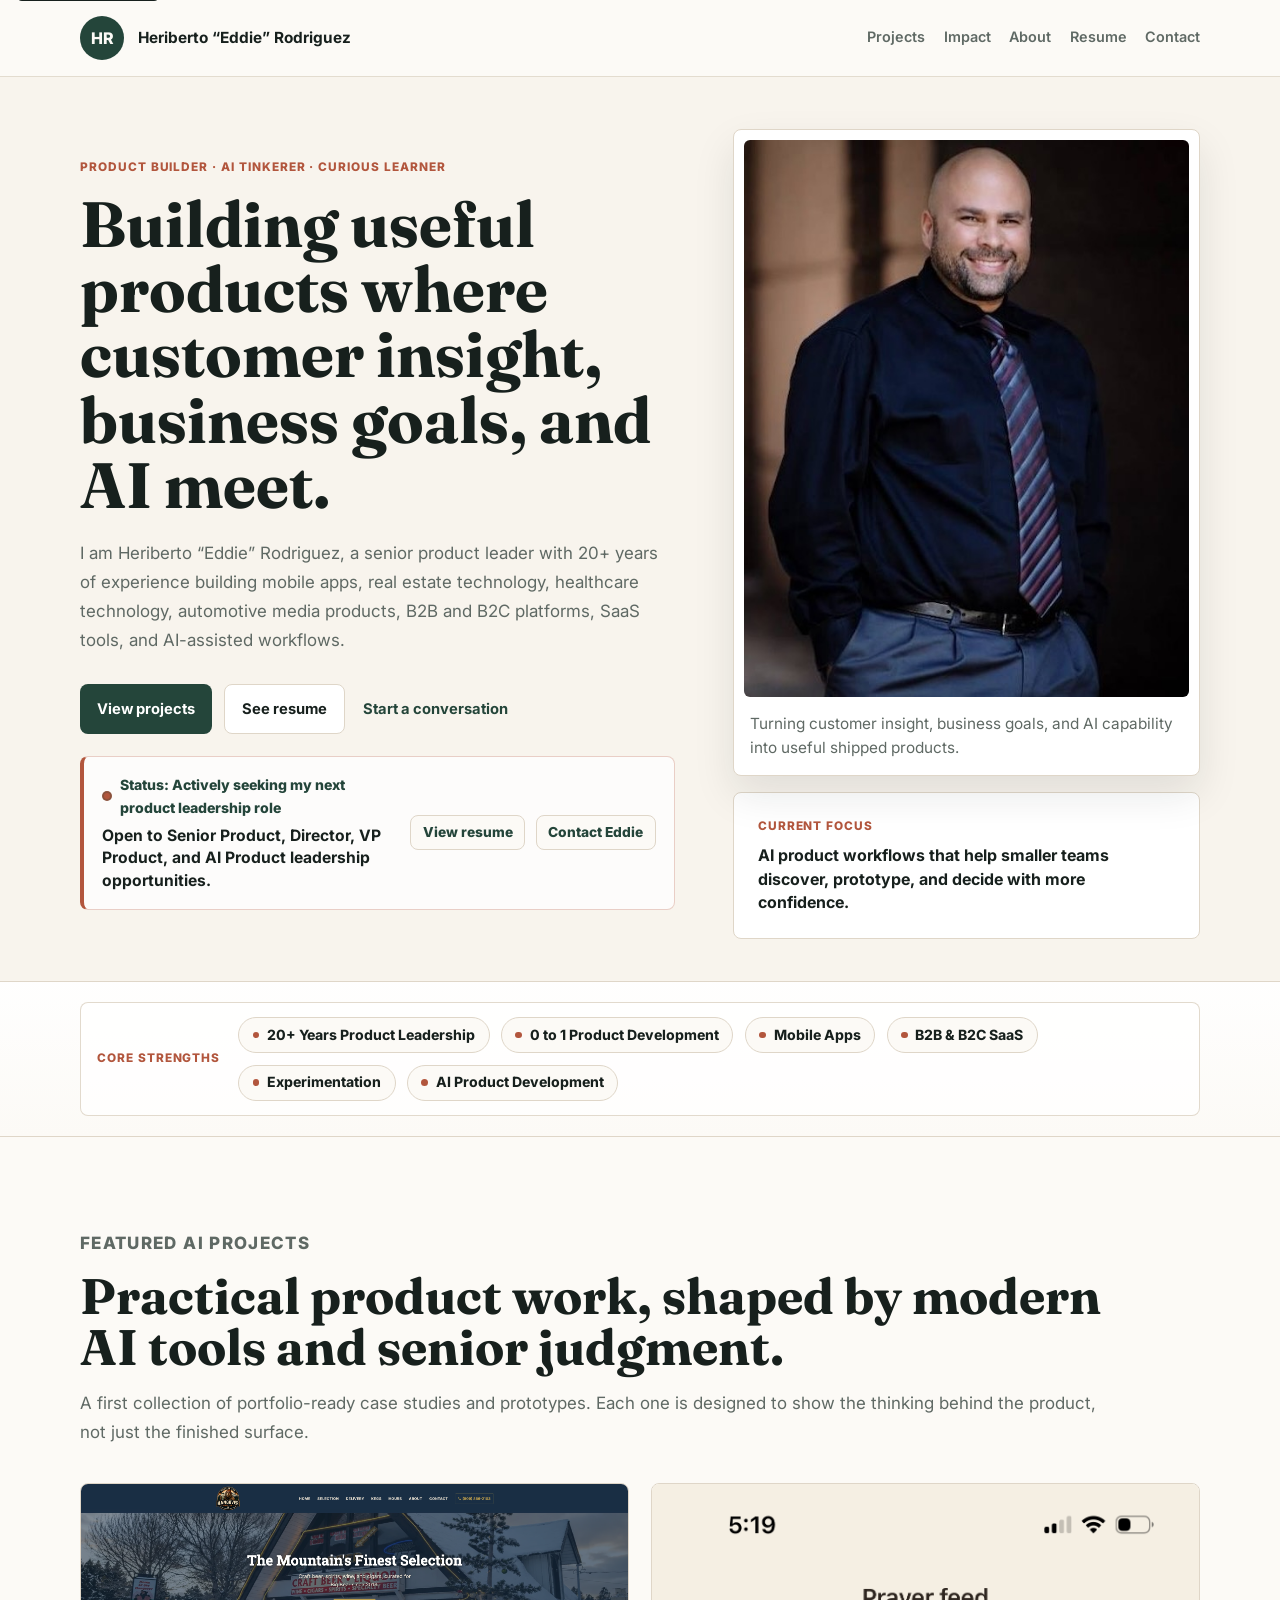
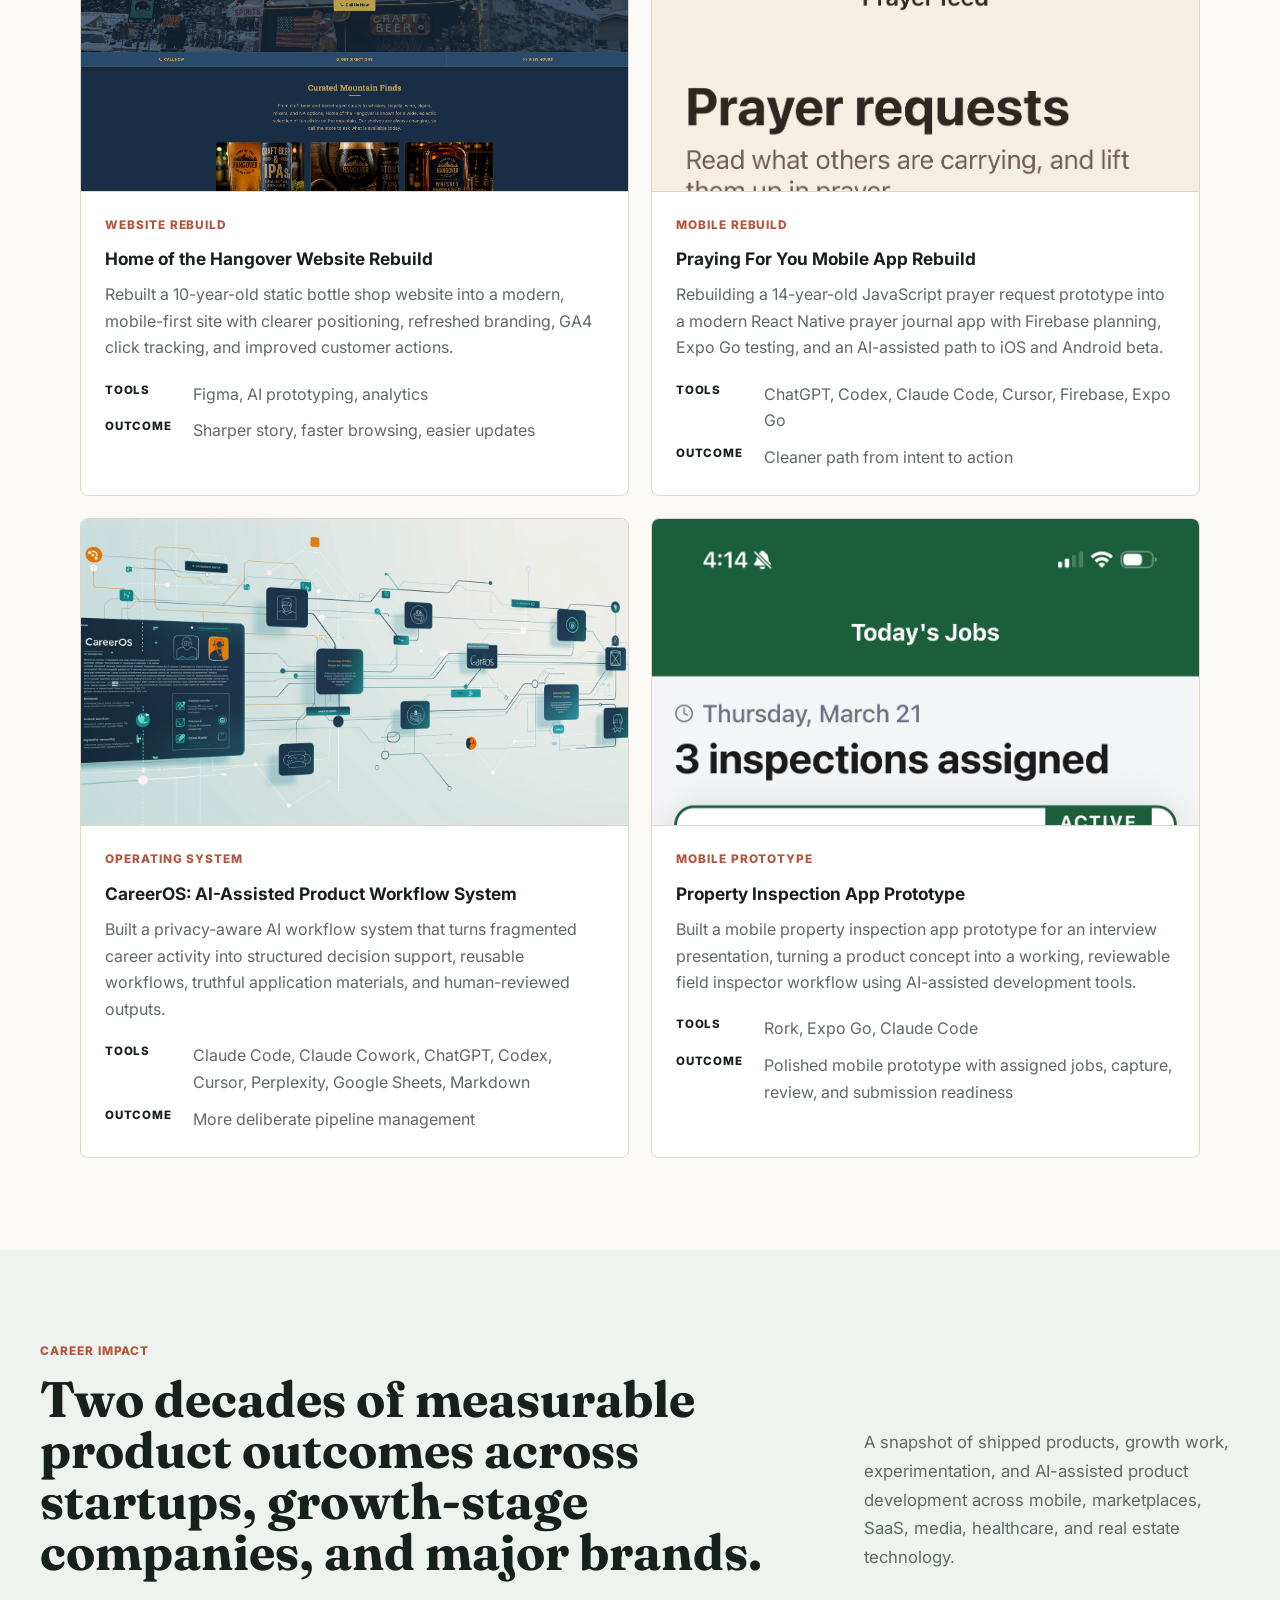
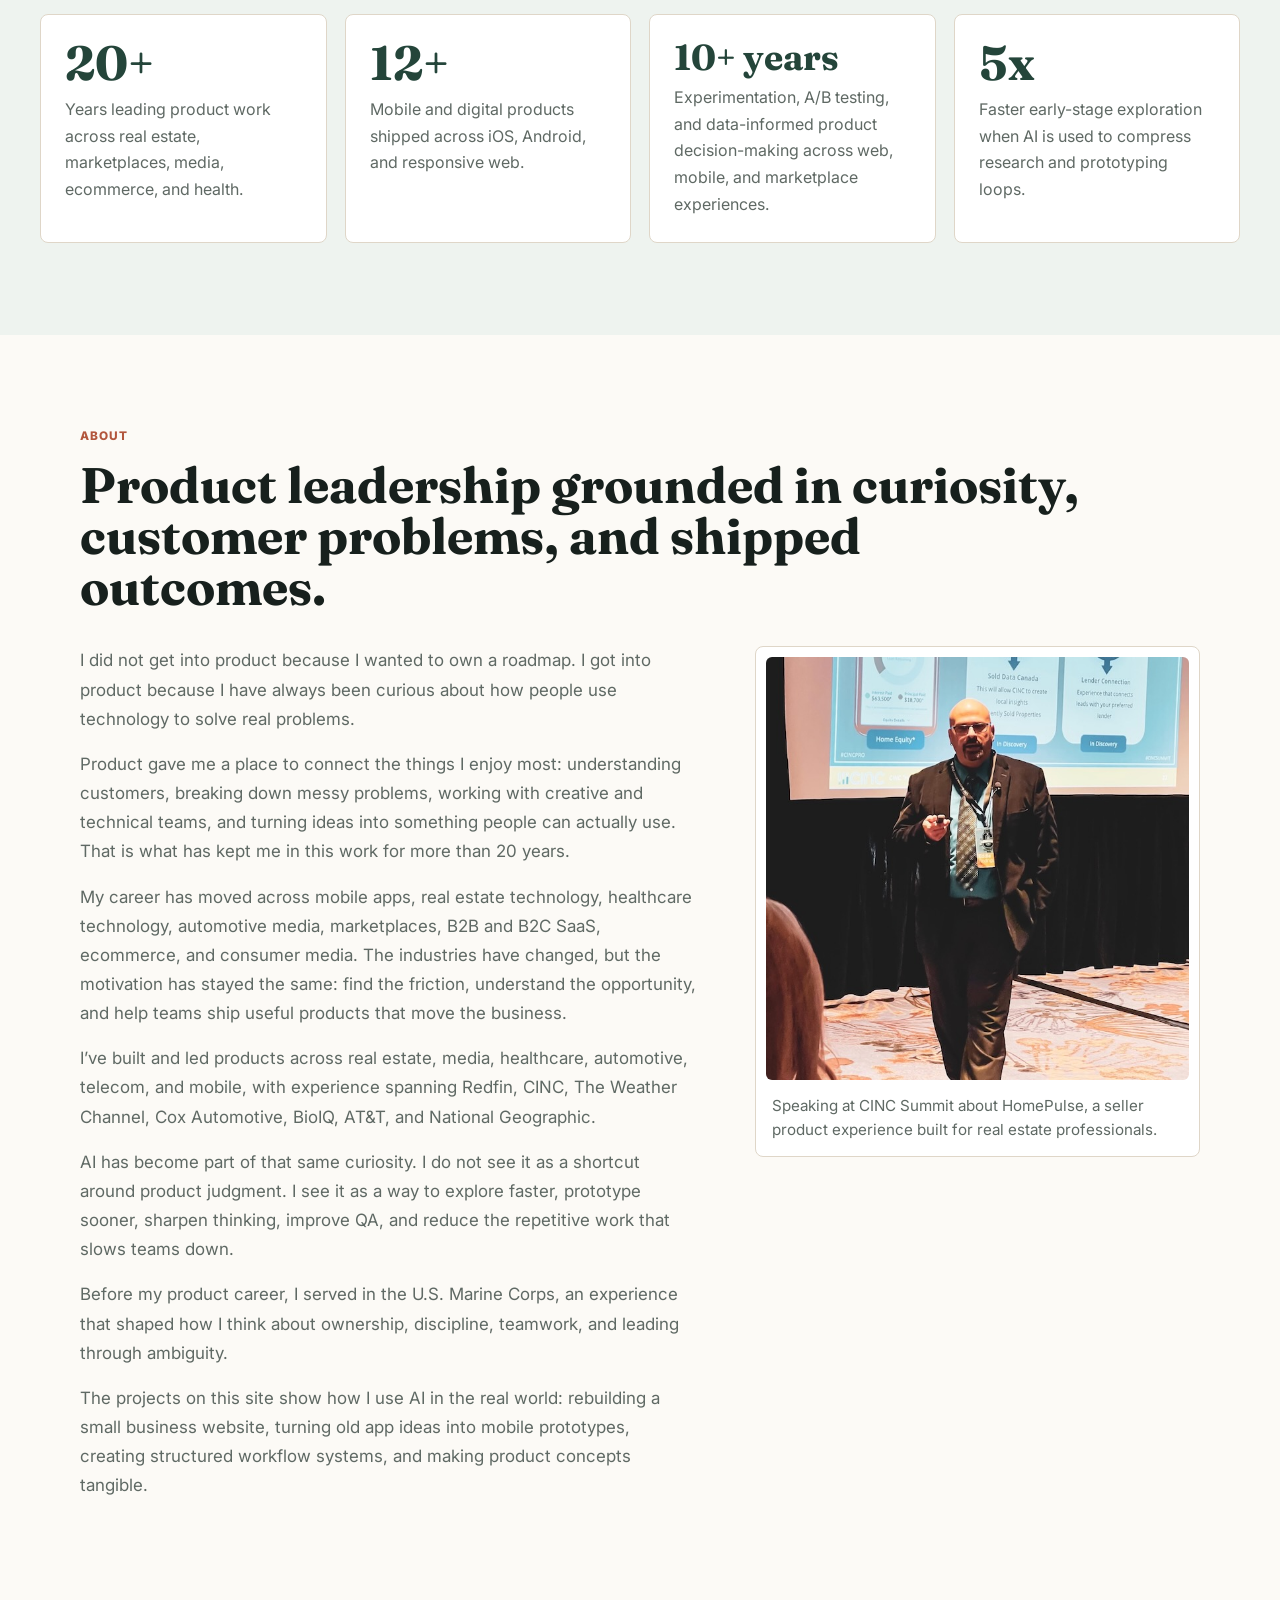
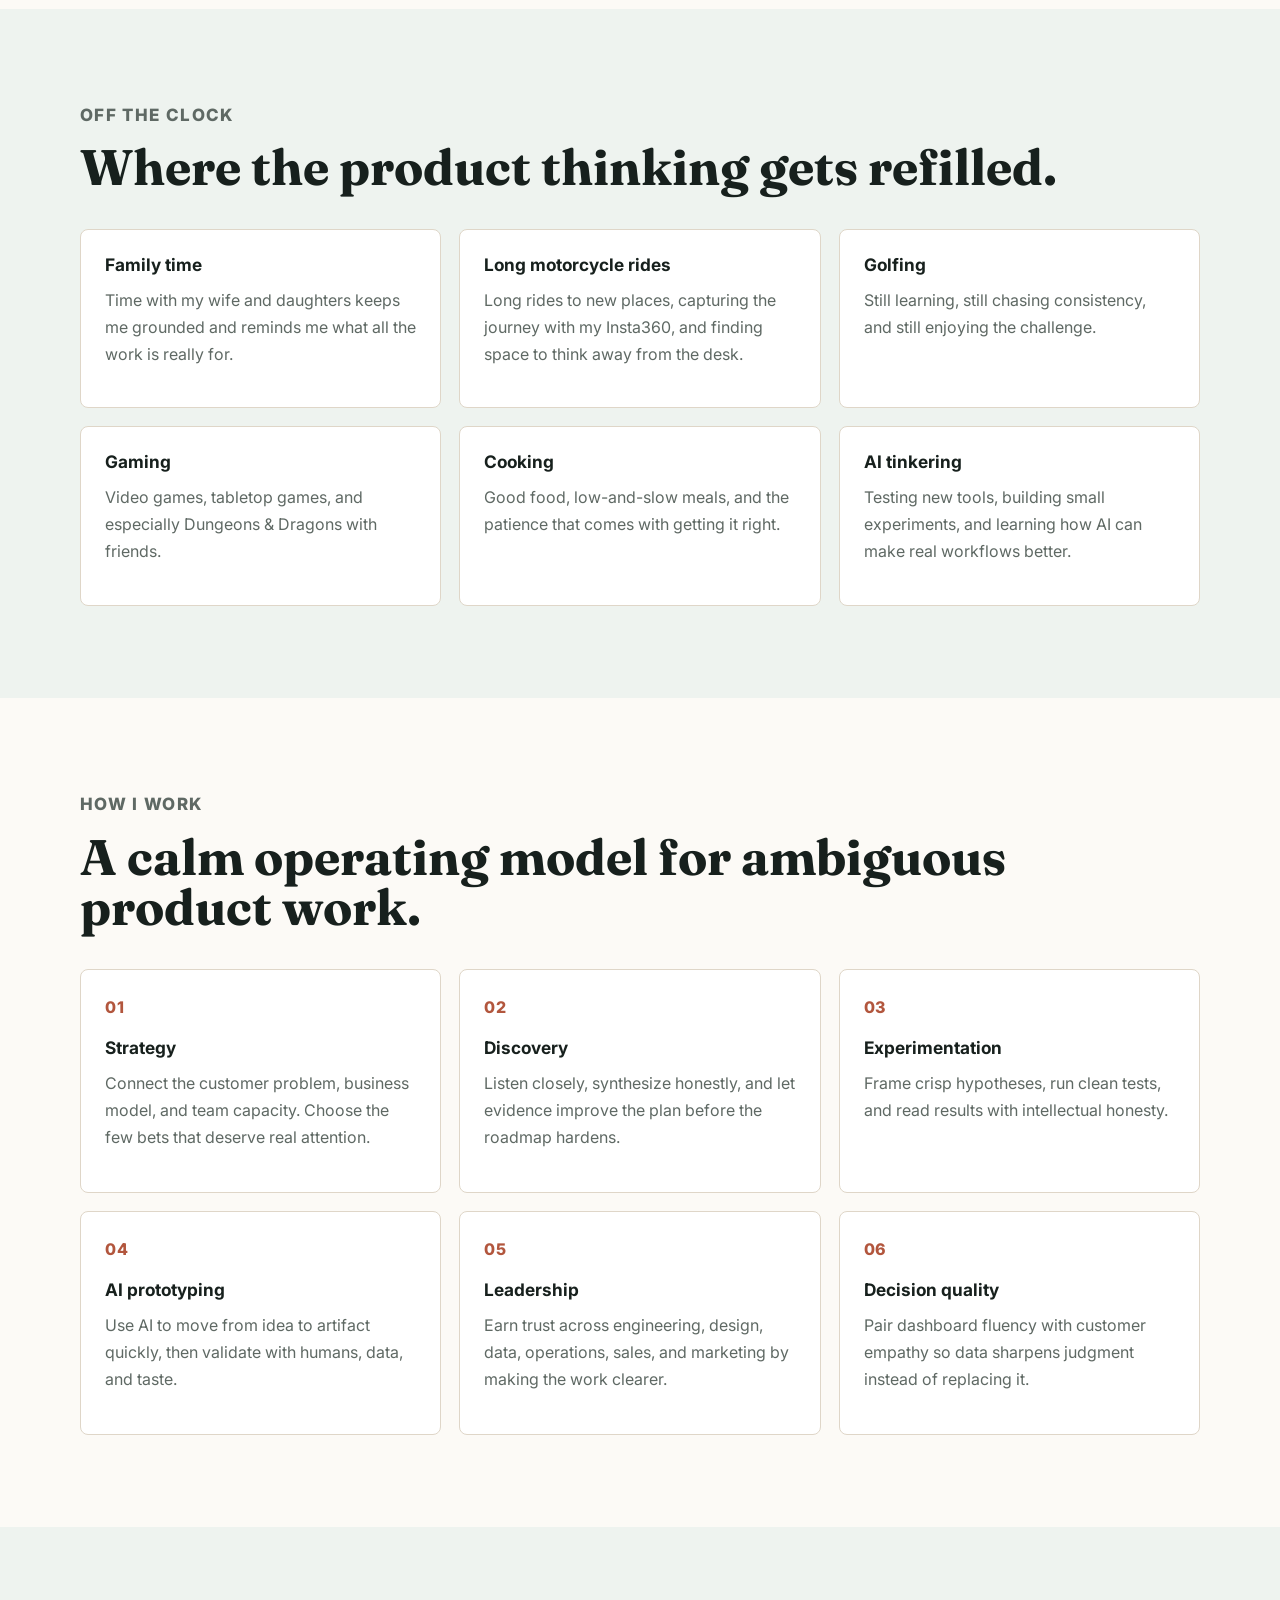
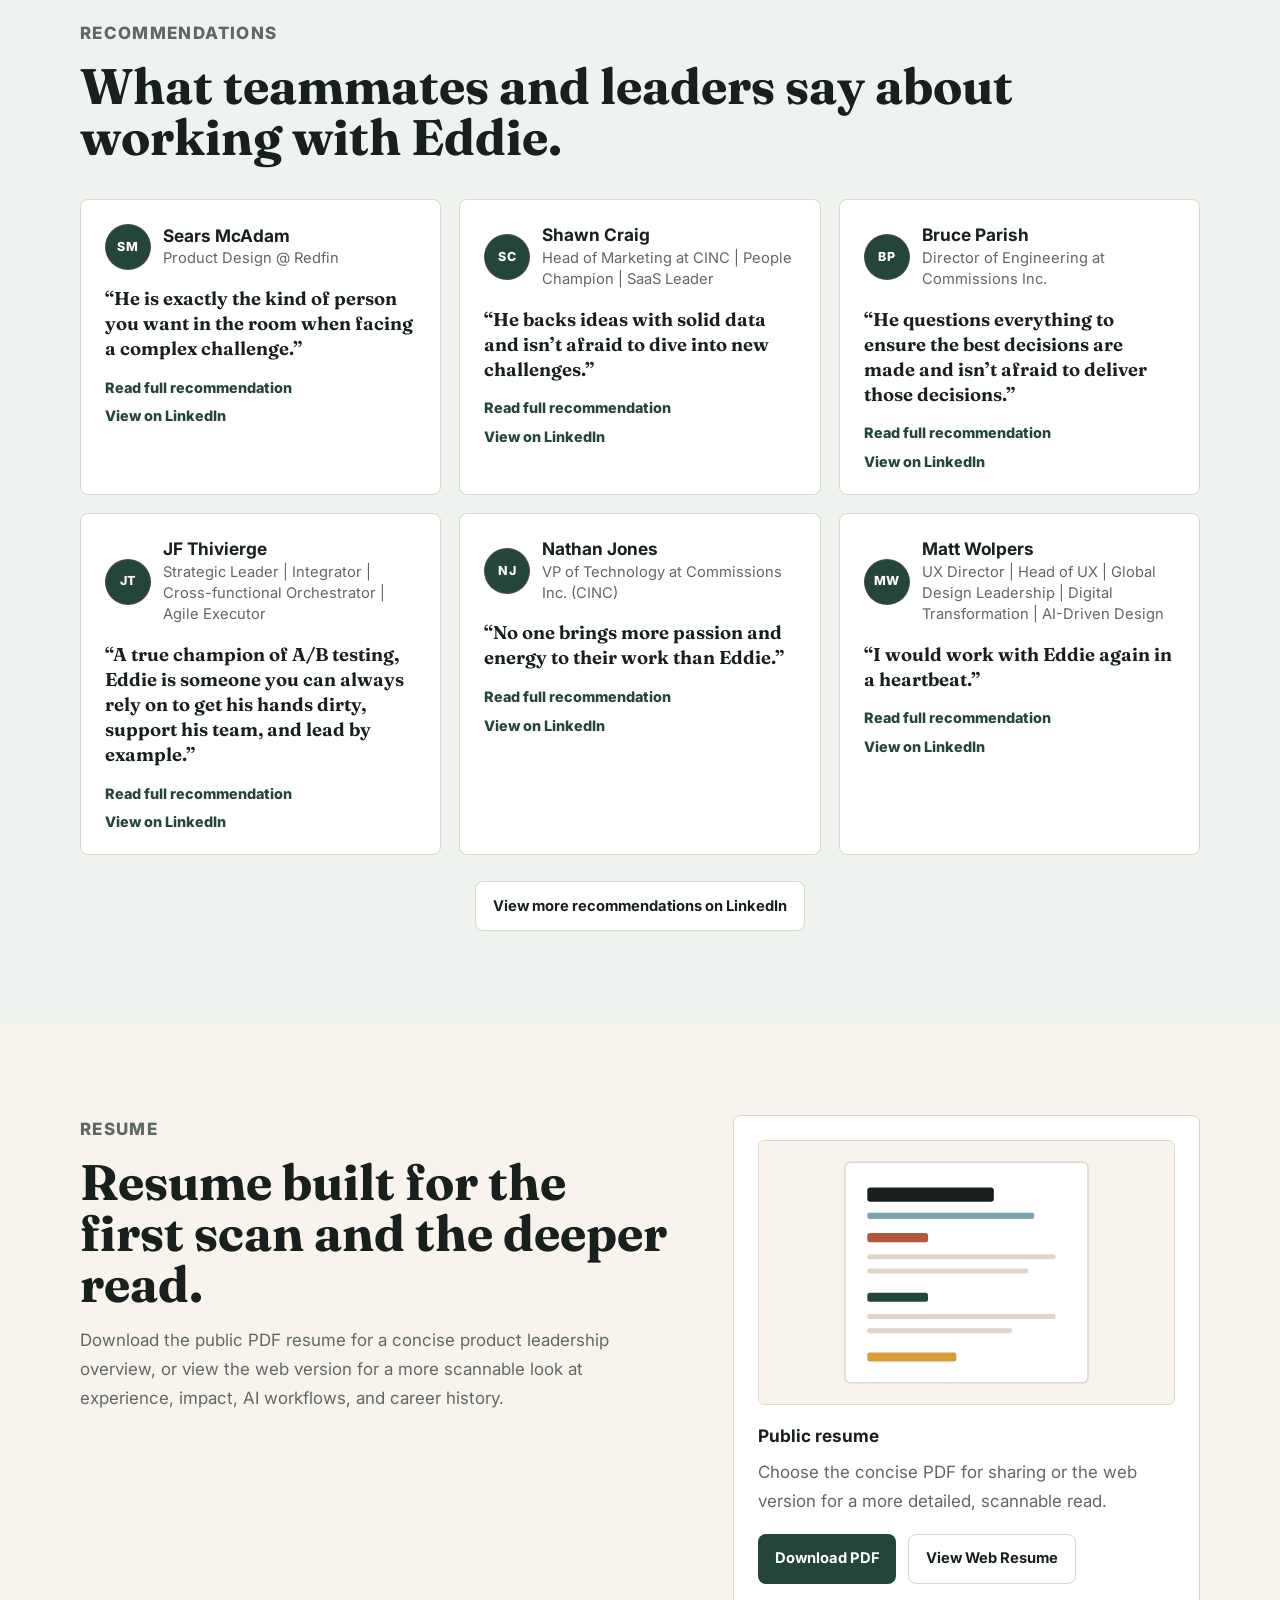
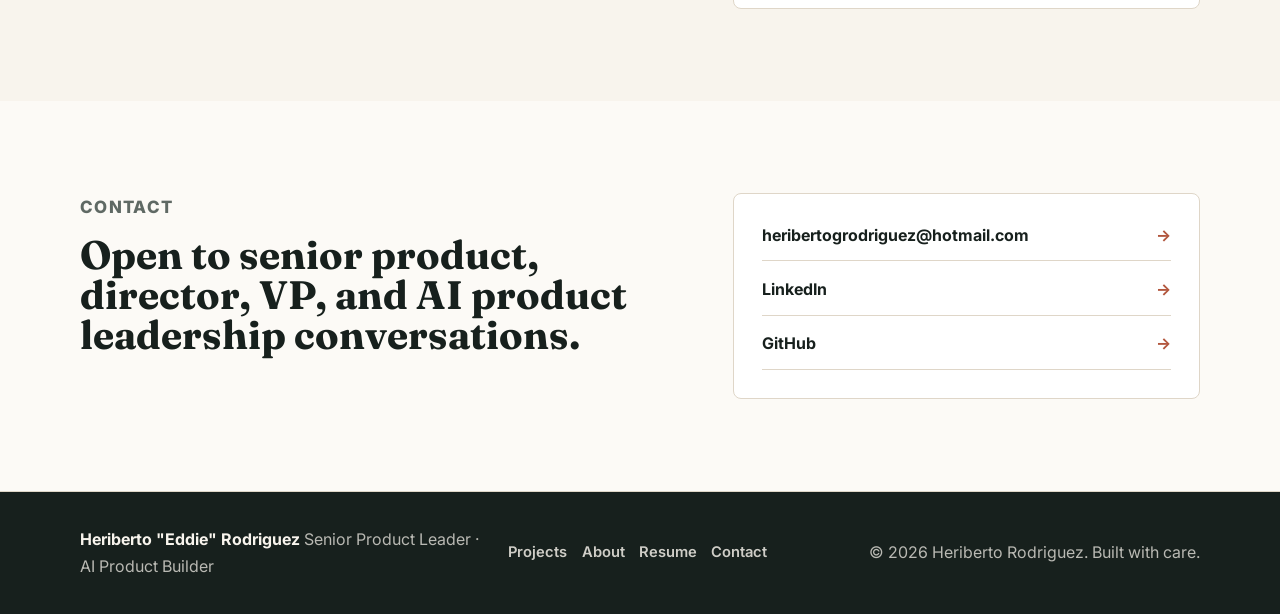
==== commit 9360c39a: "Update Praying For You app screenshots" ====
--- a/index.html
+++ b/index.html
@@ -137,7 +137,7 @@
             <a class="project-card" href="projects/praying-for-you.html">
               <img
                 class="project-card-phone-thumbnail"
-                src="assets/projects/praying-for-you/feed.png"
+                src="assets/projects/praying-for-you/01-shared-prayer-feed.png"
                 alt="Praying For You mobile prayer feed screenshot"
               />
               <div class="project-content">
--- a/styles.css
+++ b/styles.css
@@ -1403,6 +1403,54 @@
   padding: 30px;
 }
 
+.before-rebuild-section {
+  display: grid;
+  grid-template-columns: minmax(0, 0.85fr) minmax(320px, 1.15fr);
+  align-items: start;
+  gap: 28px;
+}
+
+.case-study-image-frame {
+  position: relative;
+  margin: 0;
+  border: 1px solid var(--line);
+  border-radius: var(--radius);
+  background: var(--paper-soft);
+  padding: 10px;
+}
+
+.case-study-image-frame img {
+  width: 100%;
+  max-height: 520px;
+  border-radius: 6px;
+  object-fit: contain;
+  object-position: top center;
+}
+
+.case-study-image-frame span {
+  position: absolute;
+  left: 20px;
+  top: 20px;
+  border: 1px solid rgba(223, 214, 200, 0.9);
+  border-radius: 999px;
+  background: rgba(255, 255, 255, 0.9);
+  color: var(--brick);
+  padding: 0.32rem 0.6rem;
+  font-size: 0.72rem;
+  font-weight: 800;
+  letter-spacing: 0.07em;
+  line-height: 1;
+  text-transform: uppercase;
+}
+
+.case-study-image-frame figcaption {
+  margin: 0;
+  padding: 12px 4px 2px;
+  color: var(--muted);
+  font-size: 0.92rem;
+  line-height: 1.5;
+}
+
 .case-study-block h2,
 .case-study-feature h2,
 .case-study-cta h2 {
@@ -1680,6 +1728,7 @@
 
   .project-case-intro,
   .project-quick-summary,
+  .before-rebuild-section,
   .case-study-grid.two-column,
   .role-ai-grid,
   .process-list {
@@ -1869,6 +1918,10 @@
     padding: 22px;
   }
 
+  .case-study-image-frame img {
+    max-height: none;
+  }
+
   .project-logo-card {
     grid-template-columns: 58px minmax(0, 1fr);
   }
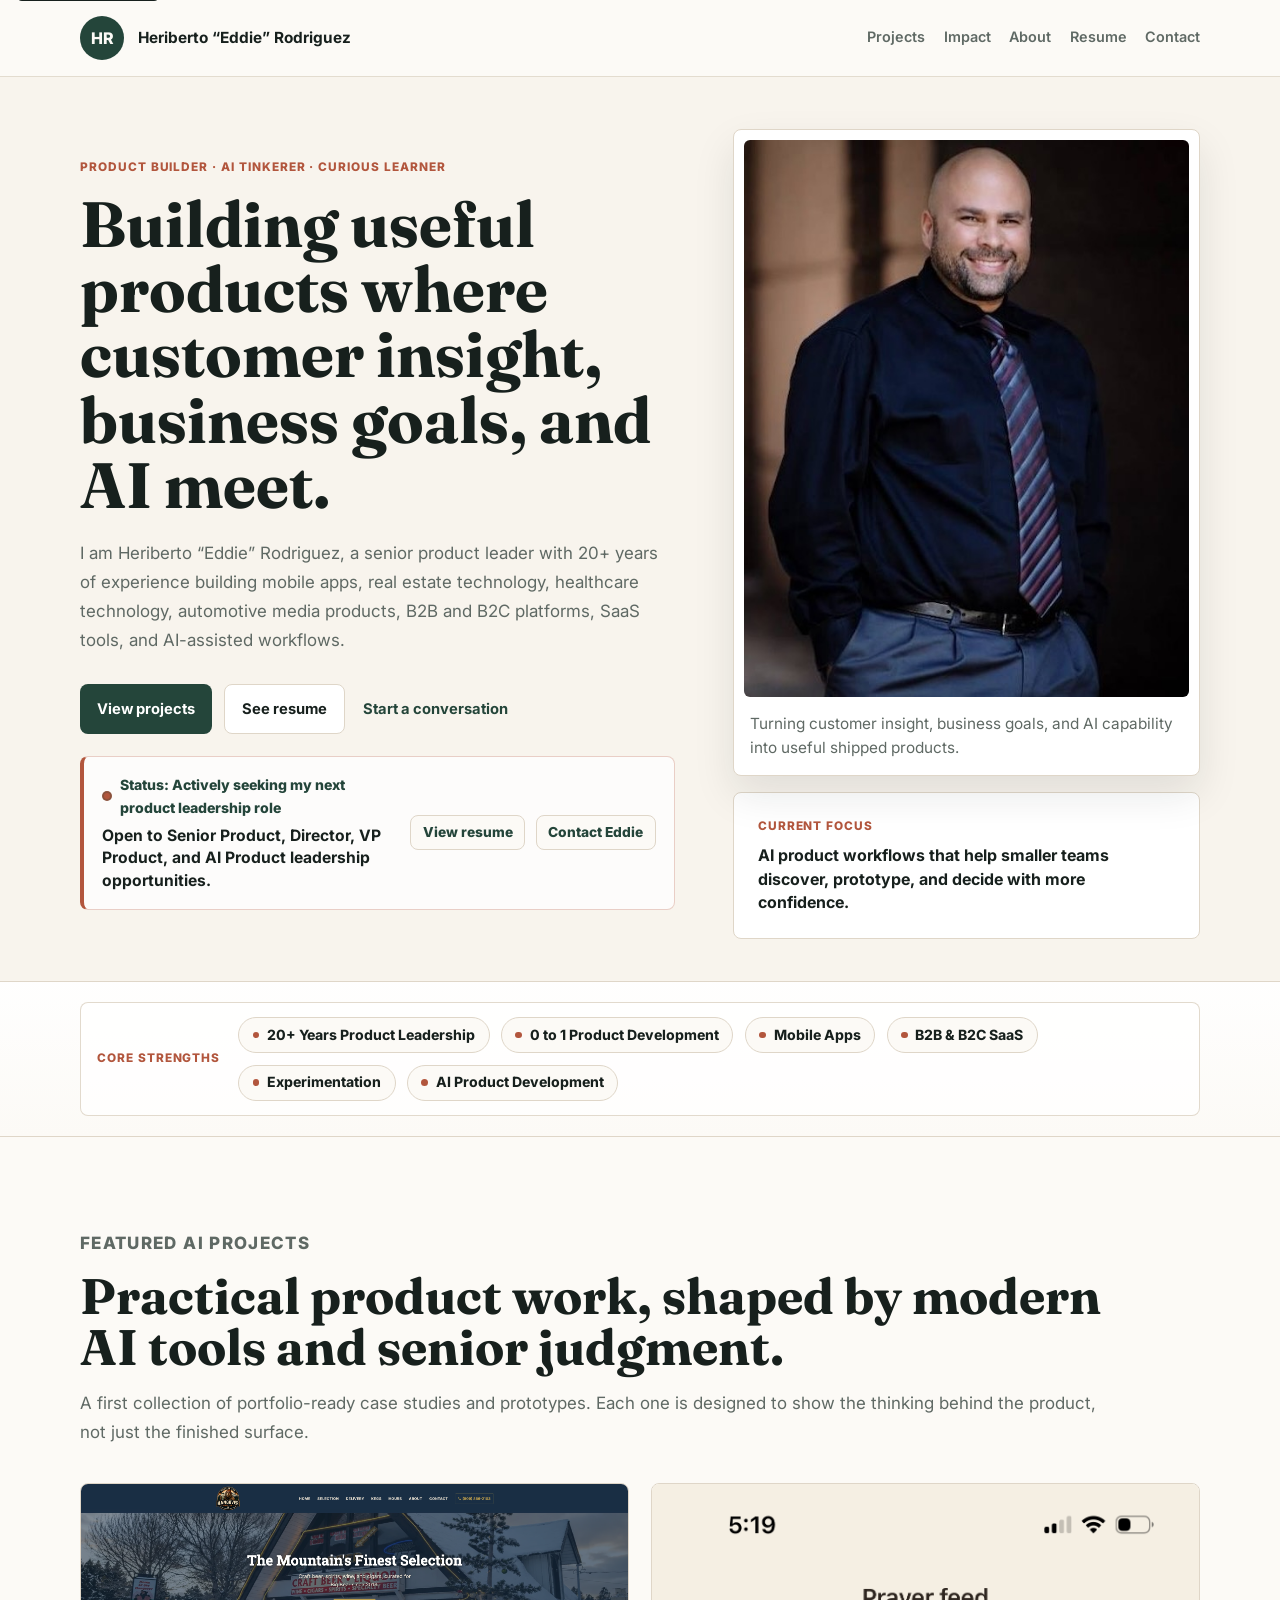
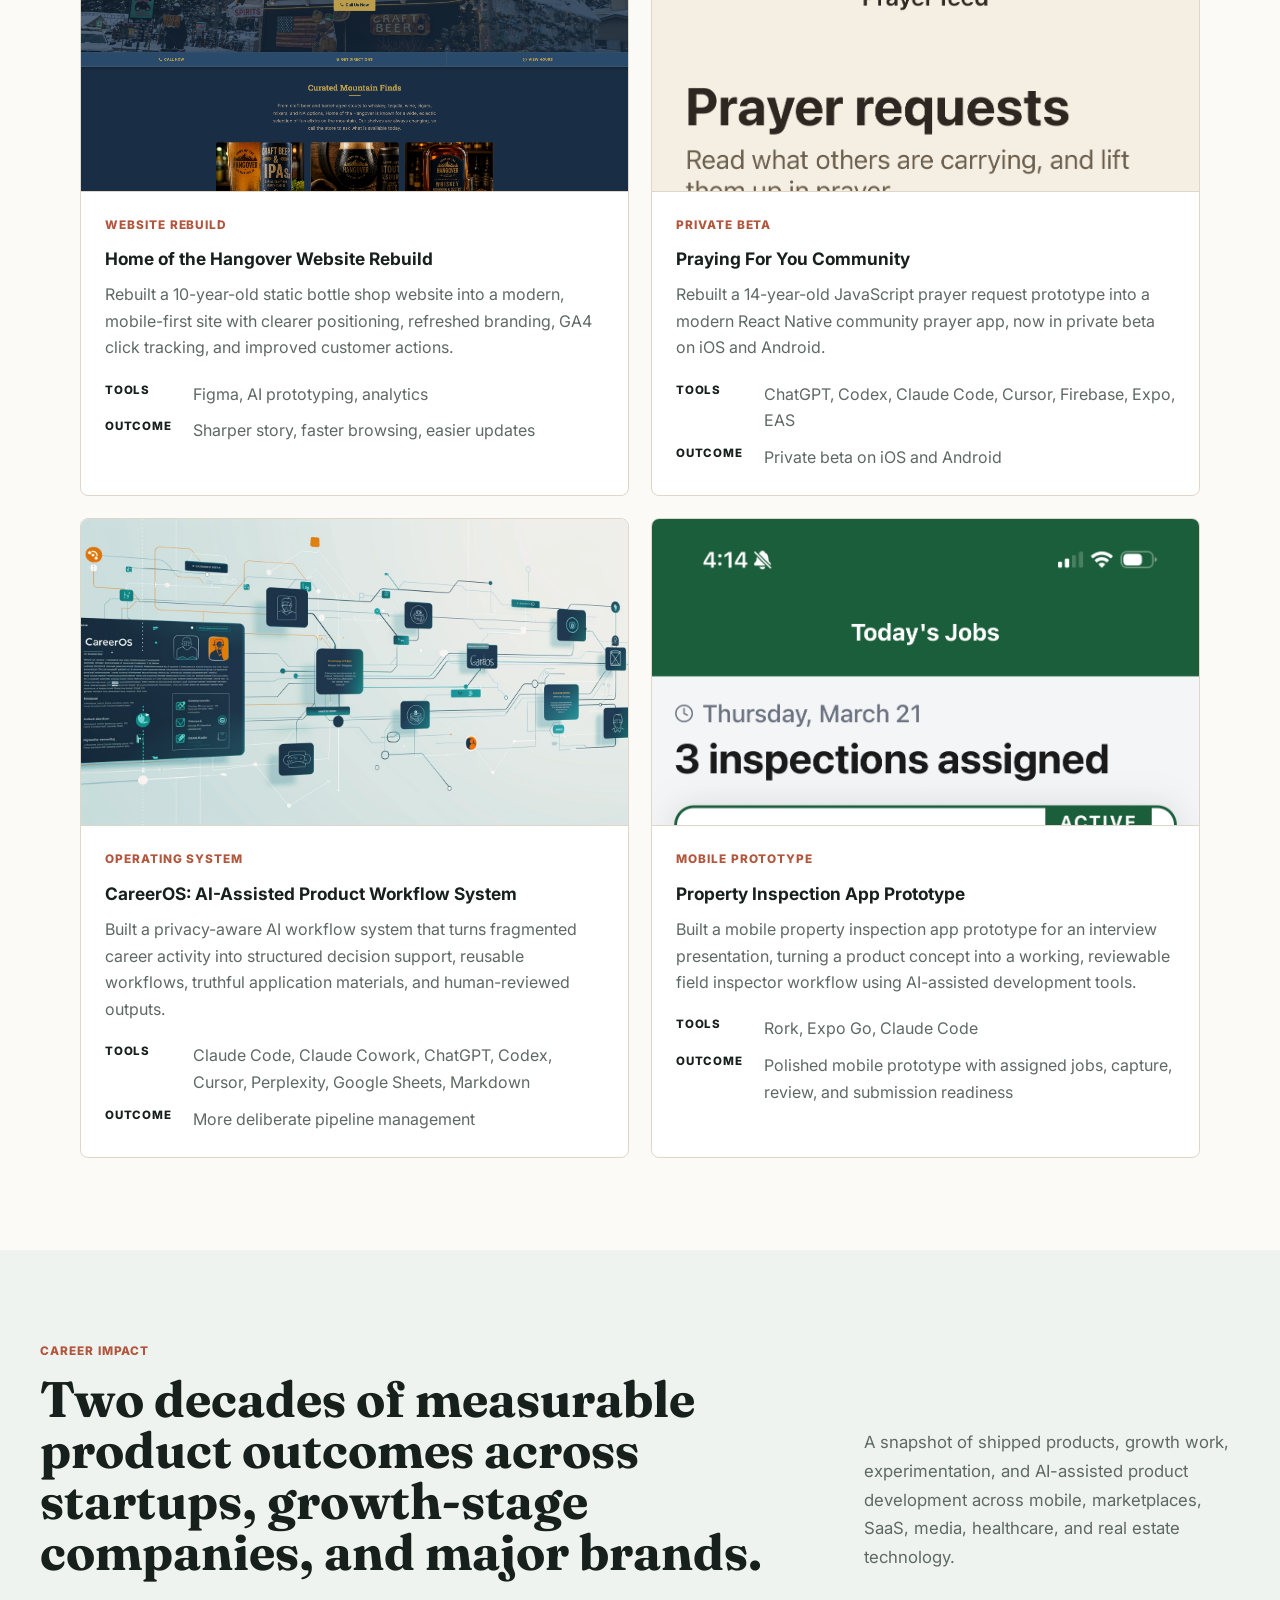
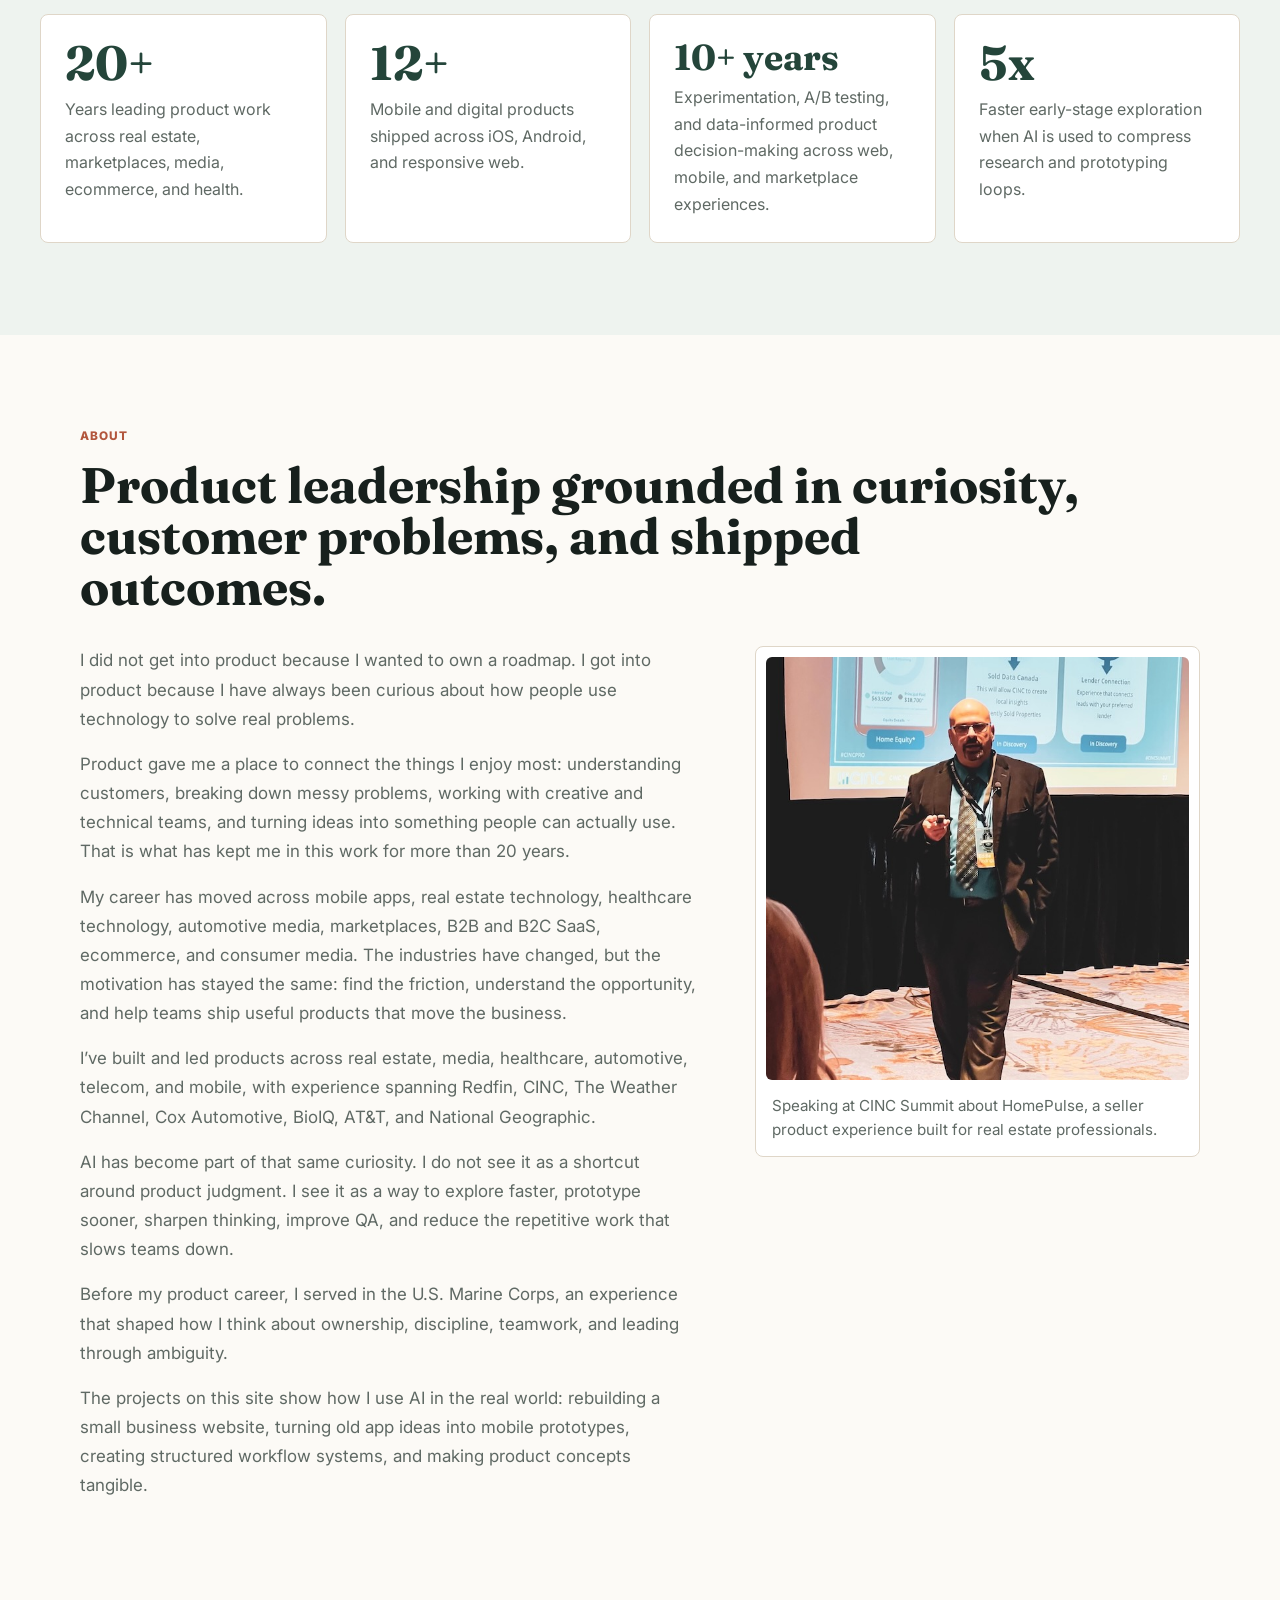
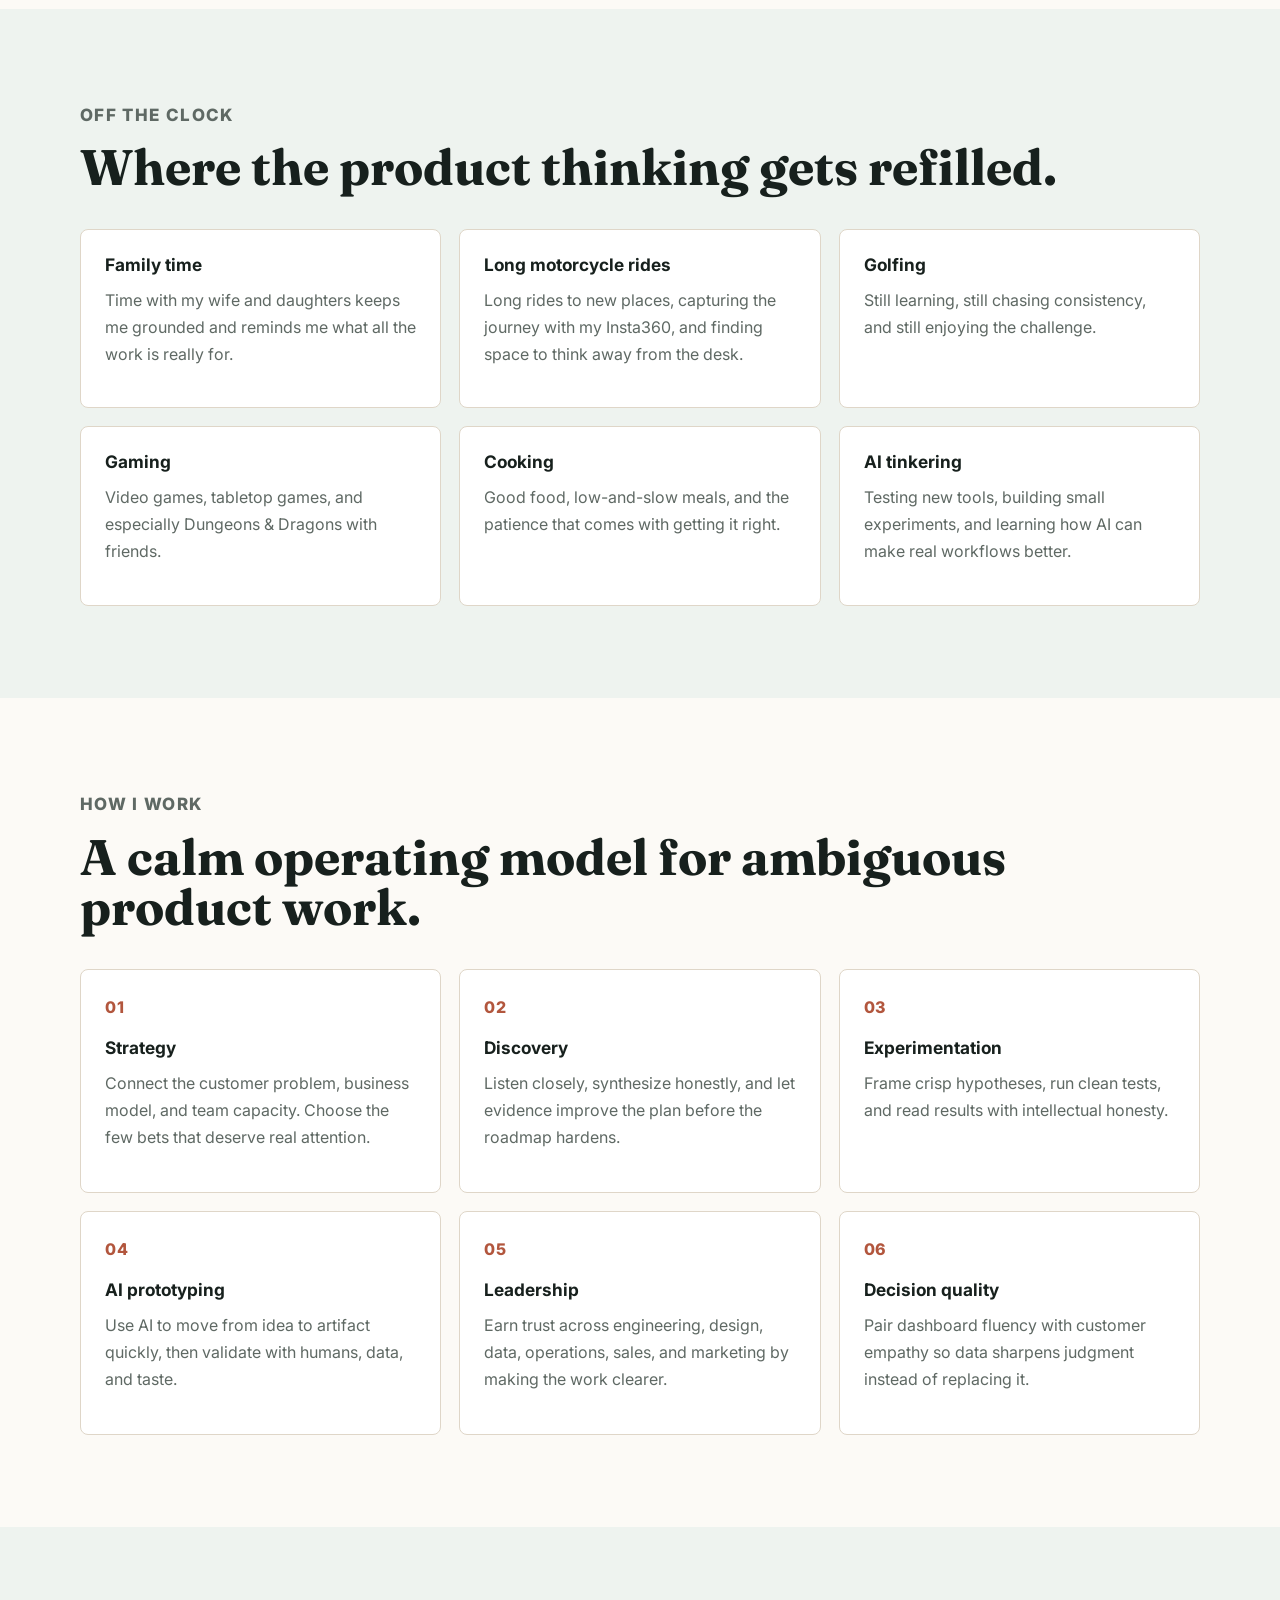
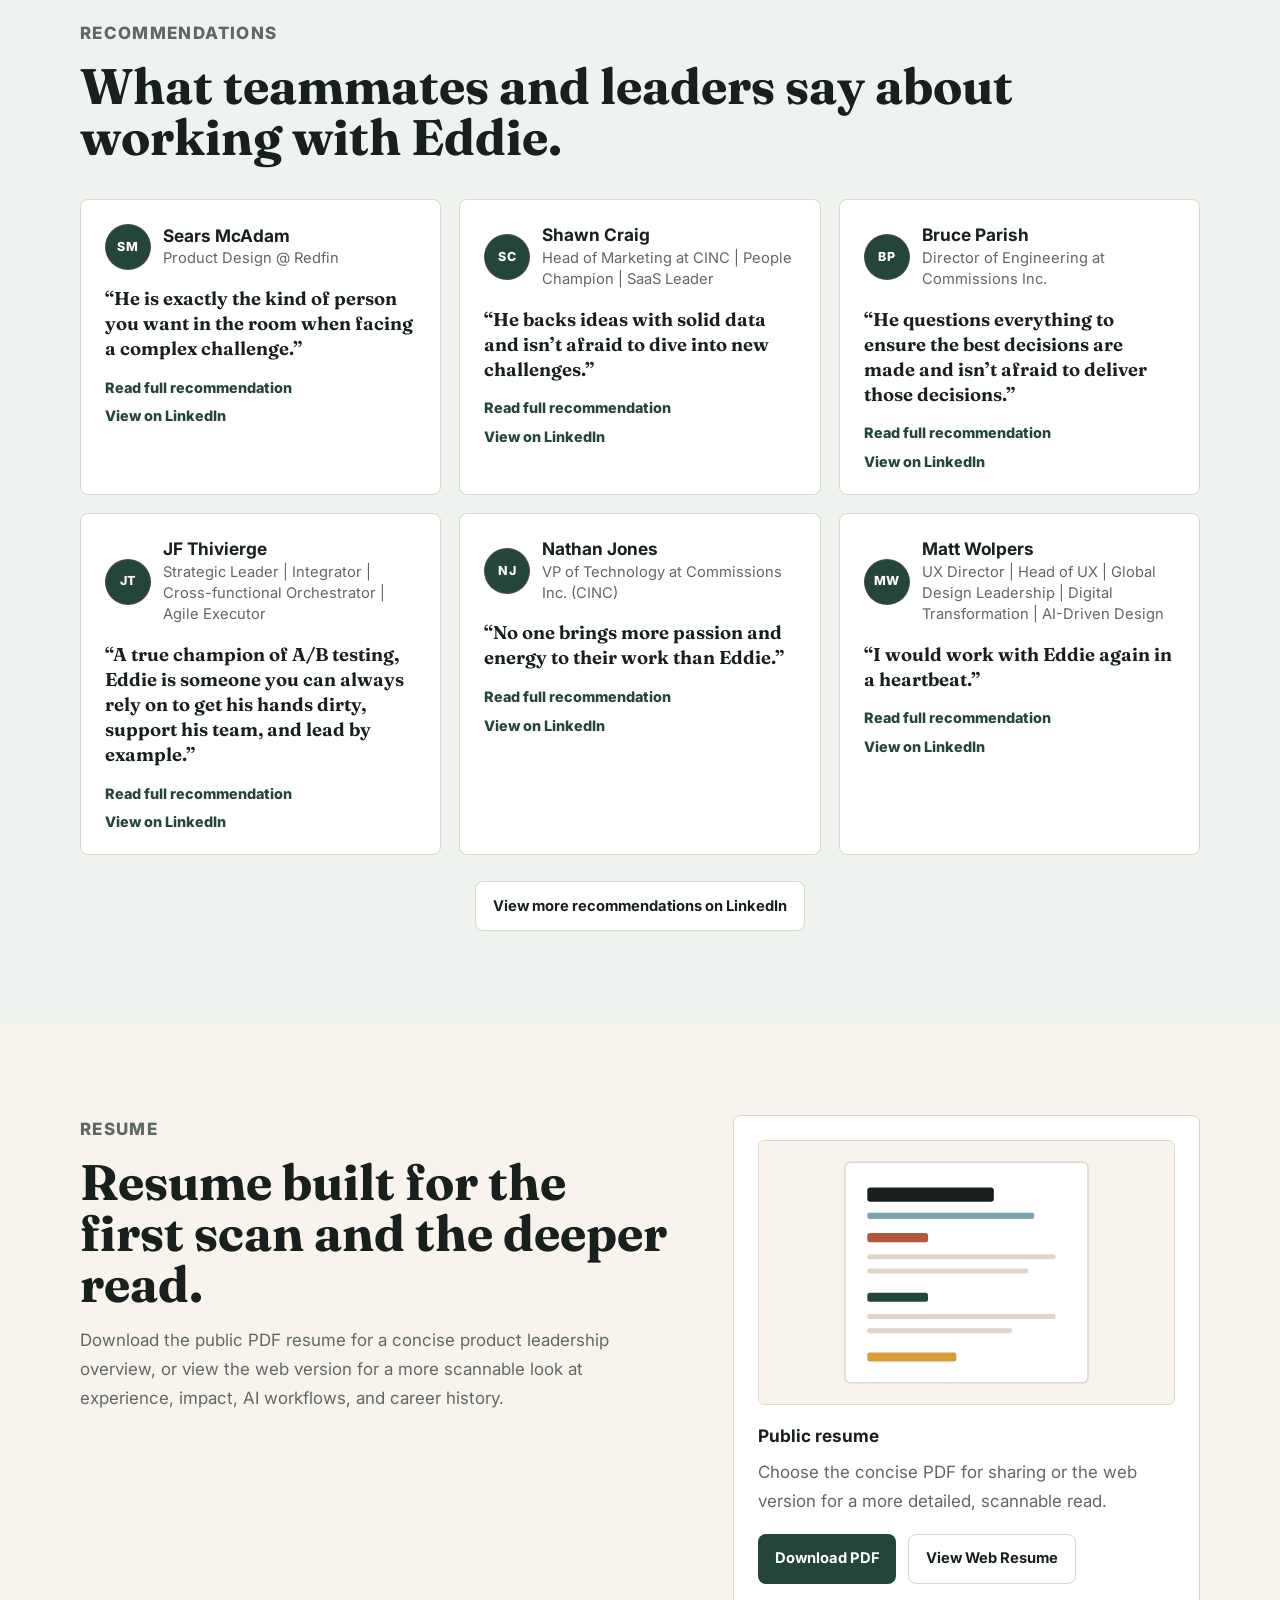
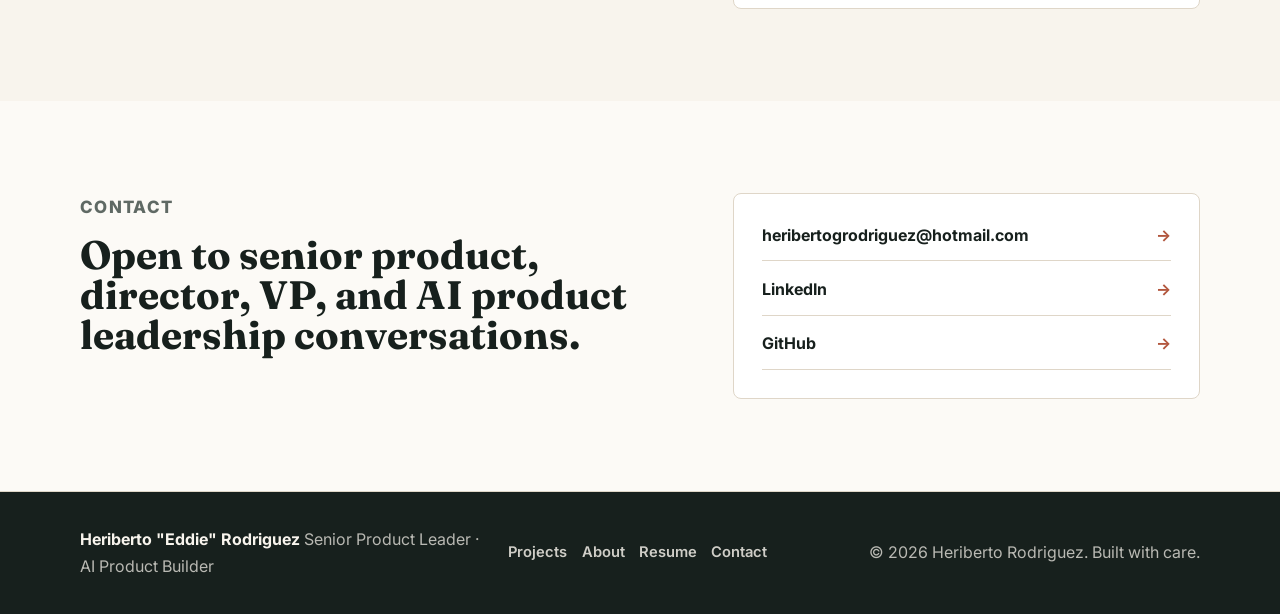
==== commit 703bed99: "Update prayer app portfolio for private beta" ====
--- a/index.html
+++ b/index.html
@@ -138,18 +138,18 @@
               <img
                 class="project-card-phone-thumbnail"
                 src="assets/projects/praying-for-you/01-shared-prayer-feed.png"
-                alt="Praying For You mobile prayer feed screenshot"
+                alt="Praying For You Community mobile prayer feed screenshot"
               />
               <div class="project-content">
-                <p class="tag">Mobile rebuild</p>
-                <h3>Praying For You Mobile App Rebuild</h3>
+                <p class="tag">Private beta</p>
+                <h3>Praying For You Community</h3>
                 <p>
-                  Rebuilding a 14-year-old JavaScript prayer request prototype into a modern React Native prayer journal app with
-                  Firebase planning, Expo Go testing, and an AI-assisted path to iOS and Android beta.
+                  Rebuilt a 14-year-old JavaScript prayer request prototype into a modern React Native community prayer app,
+                  now in private beta on iOS and Android.
                 </p>
                 <dl>
-                  <div><dt>Tools</dt><dd>ChatGPT, Codex, Claude Code, Cursor, Firebase, Expo Go</dd></div>
-                  <div><dt>Outcome</dt><dd>Cleaner path from intent to action</dd></div>
+                  <div><dt>Tools</dt><dd>ChatGPT, Codex, Claude Code, Cursor, Firebase, Expo, EAS</dd></div>
+                  <div><dt>Outcome</dt><dd>Private beta on iOS and Android</dd></div>
                 </dl>
               </div>
             </a>
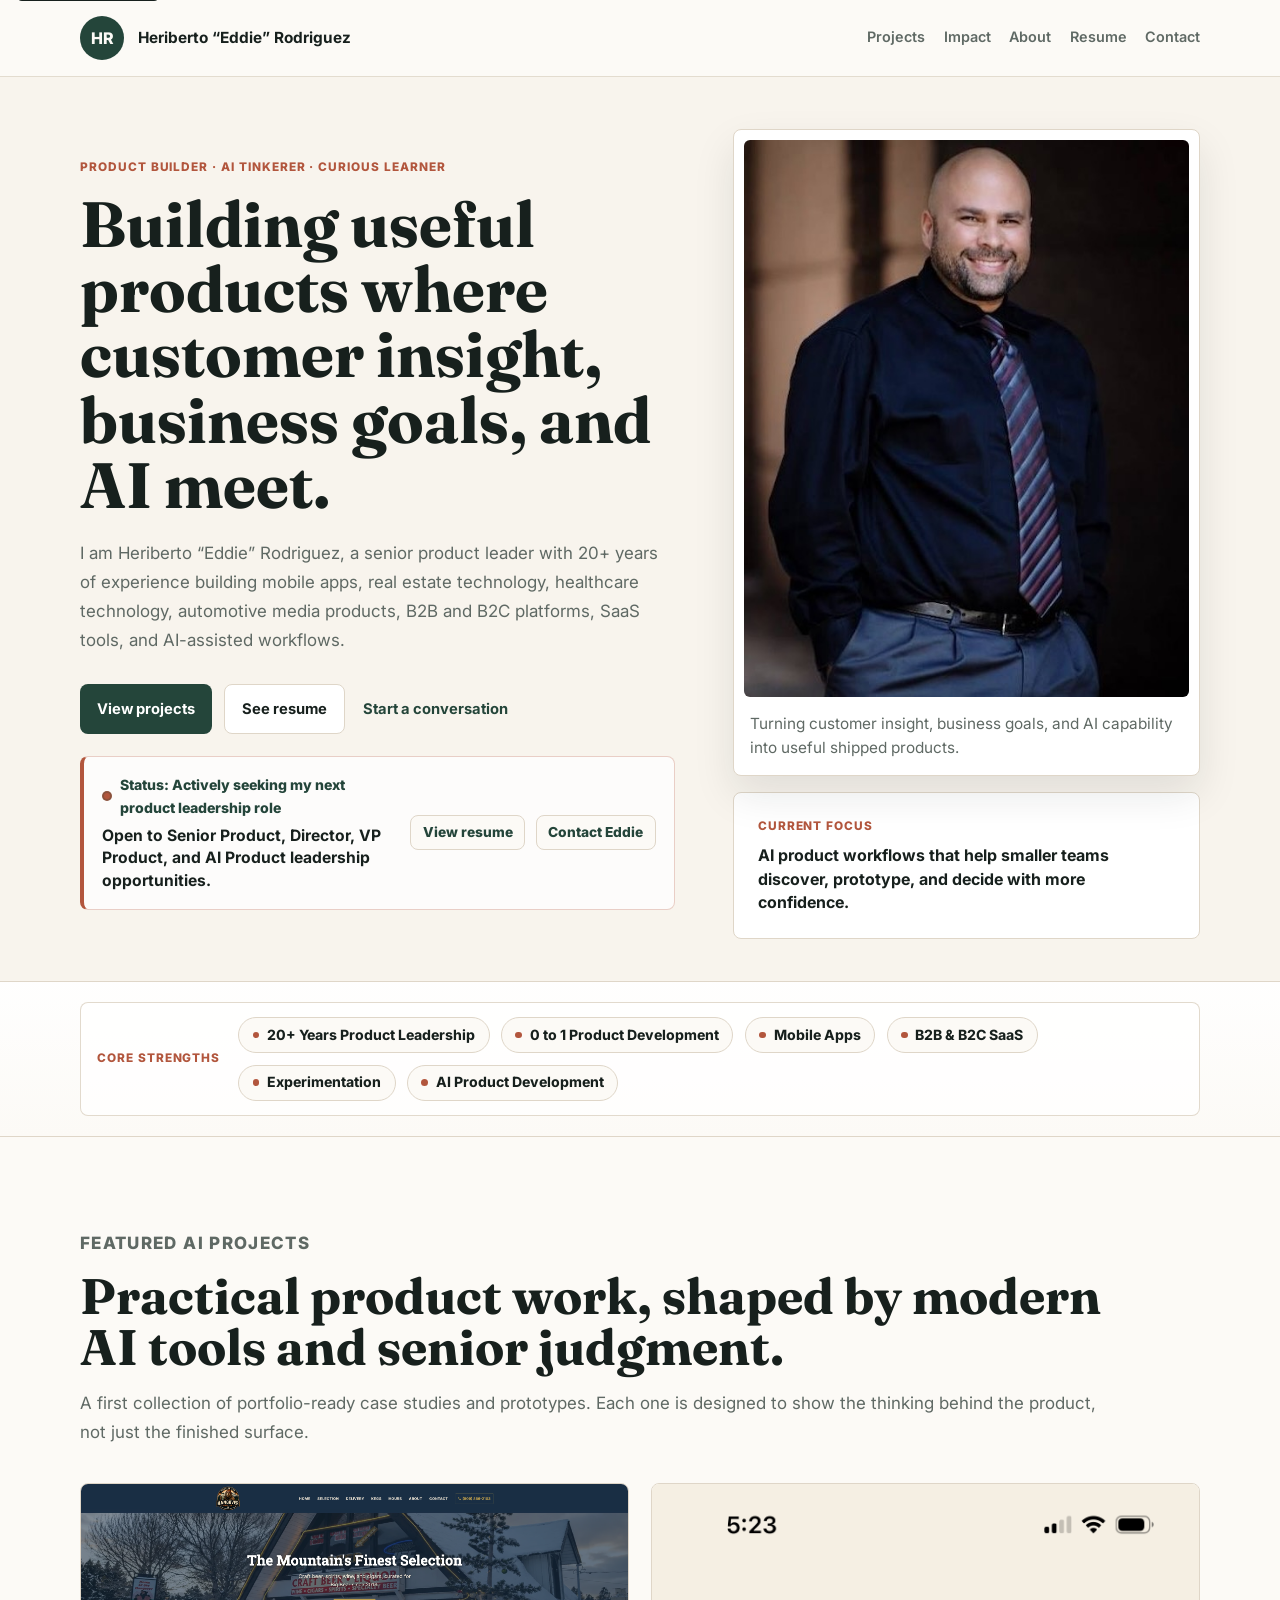
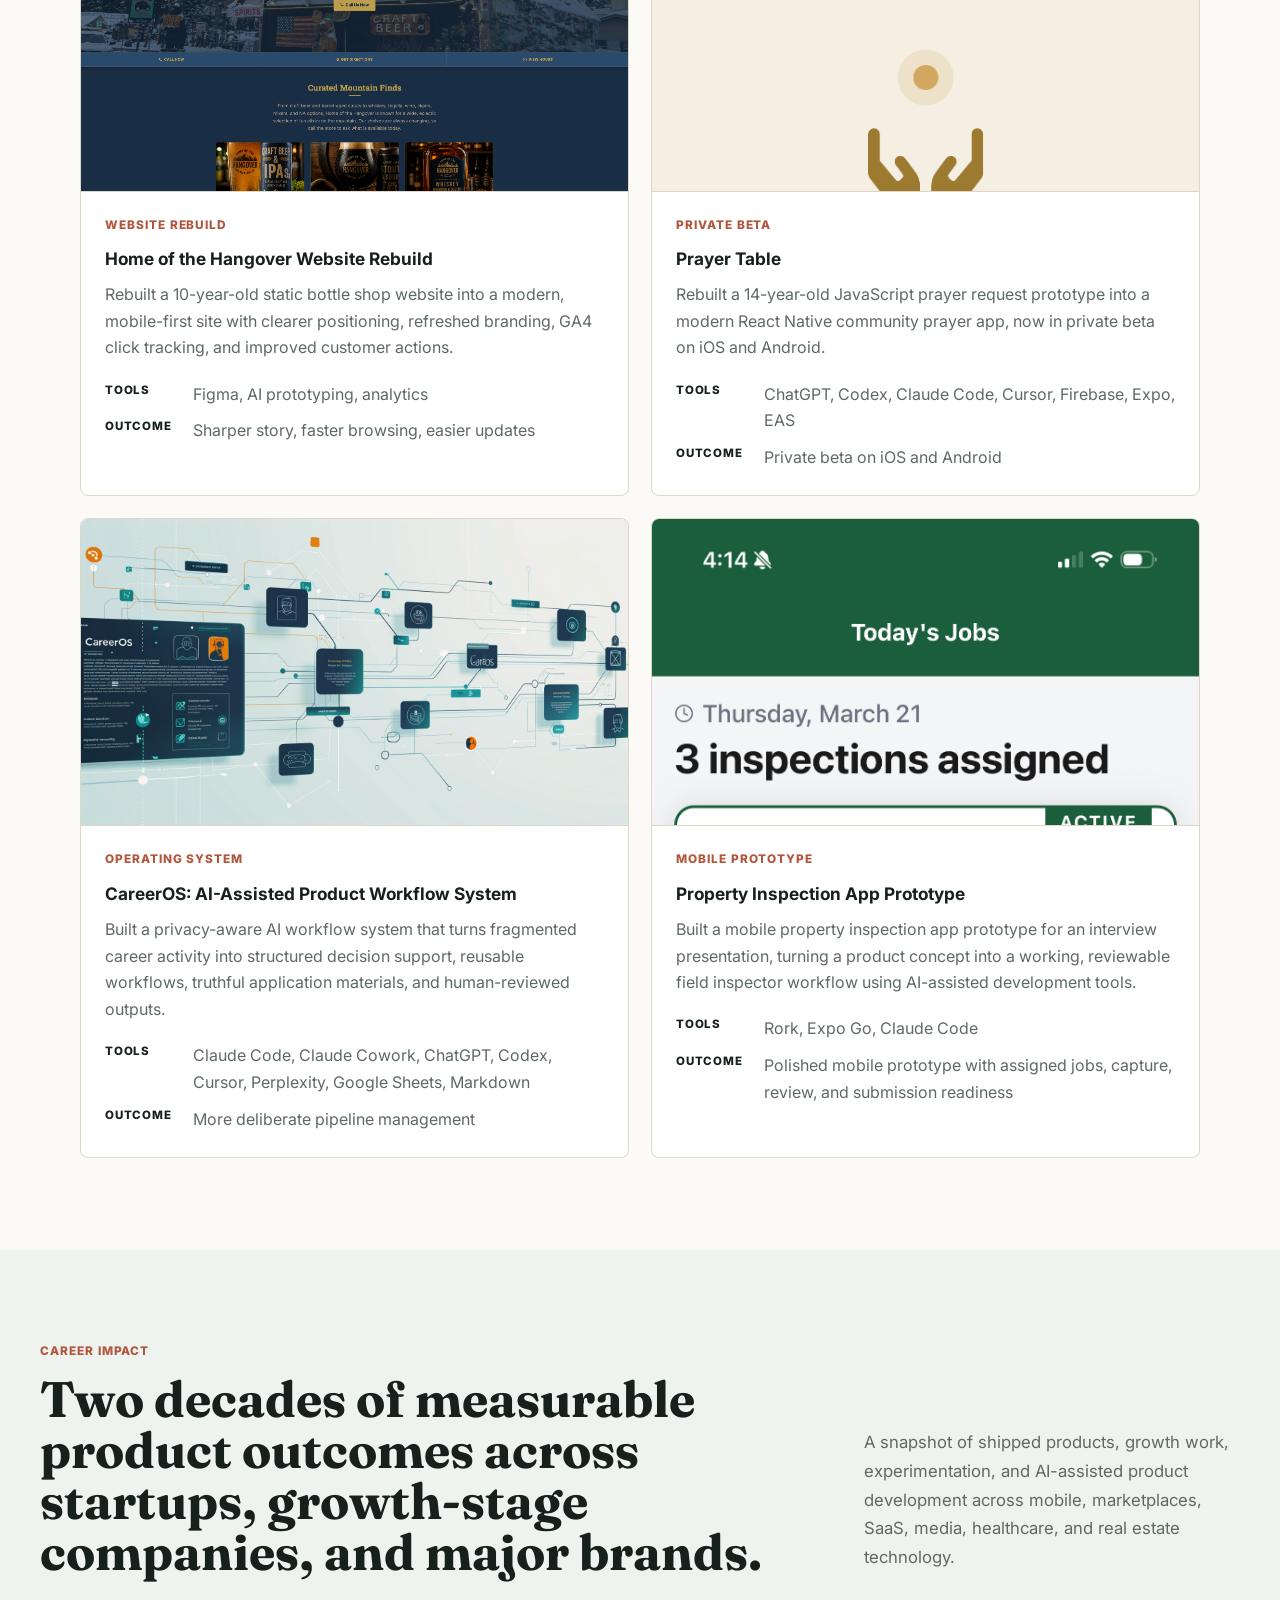
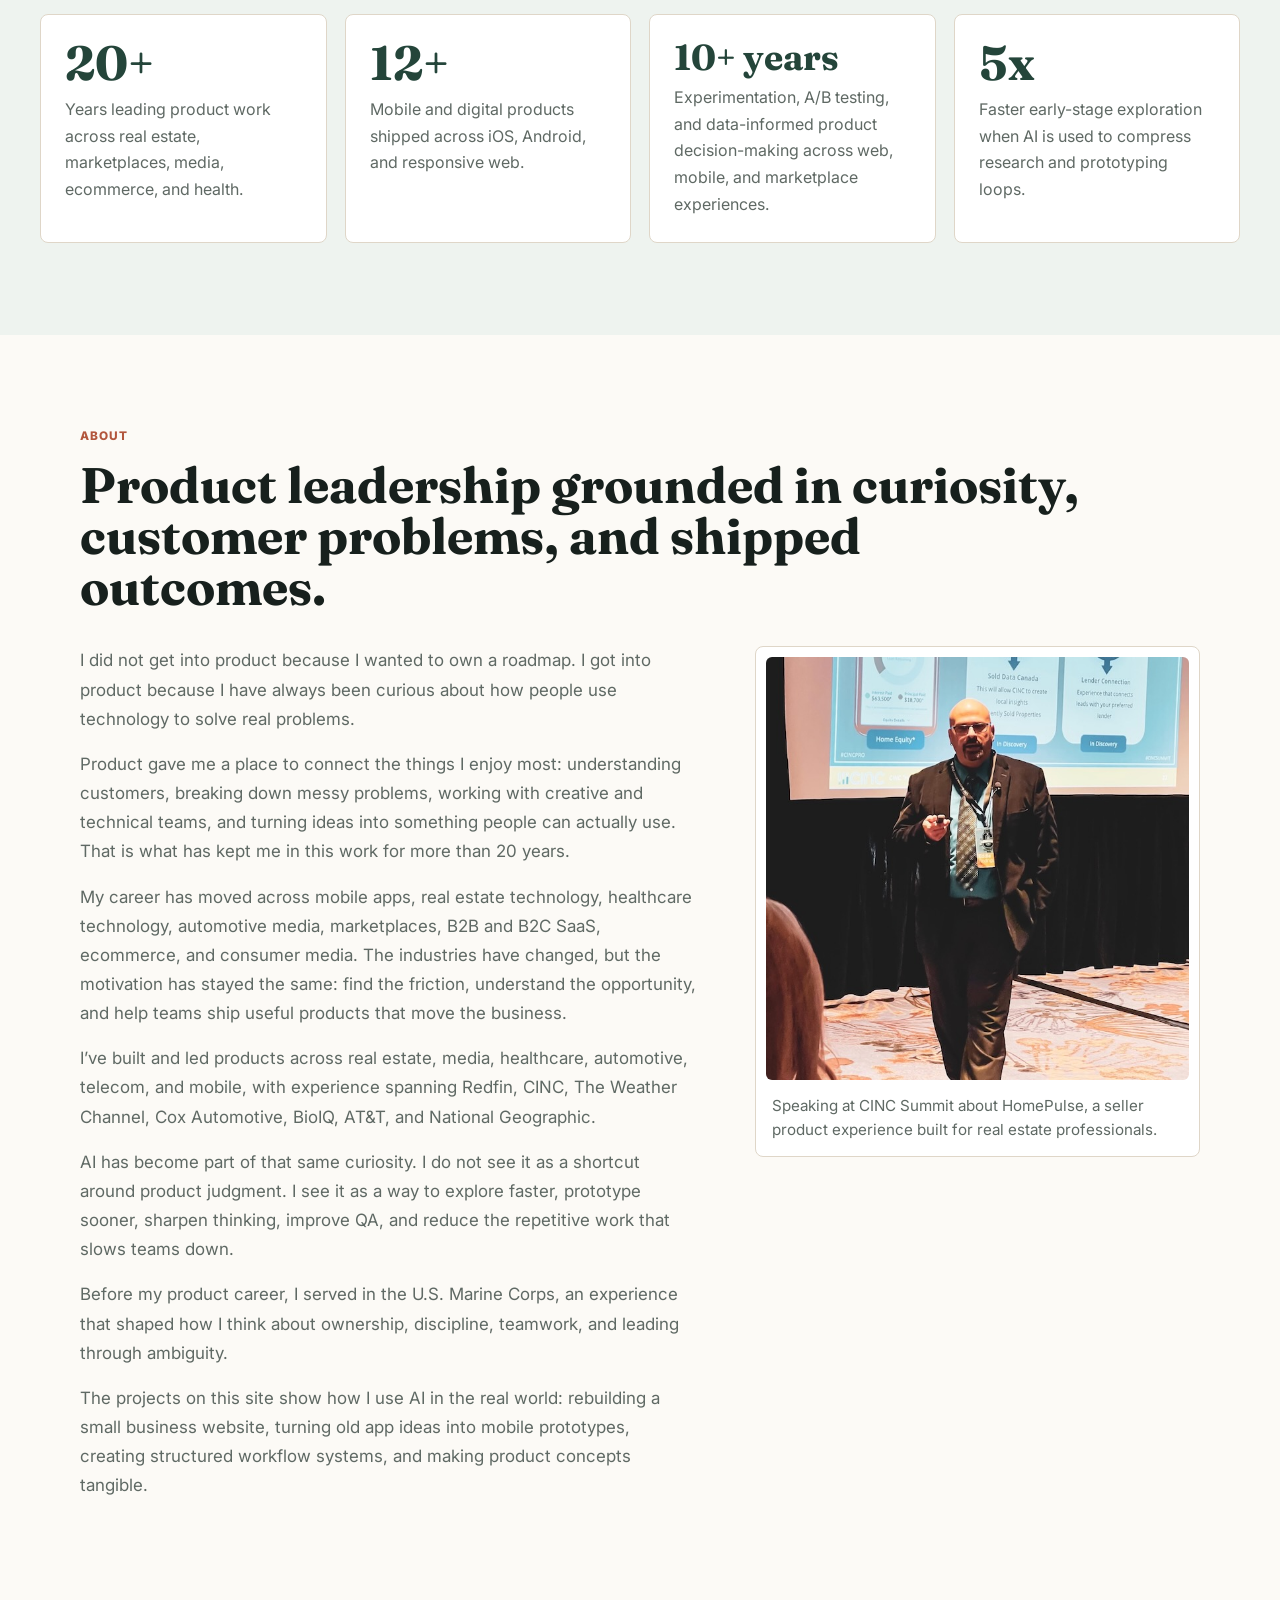
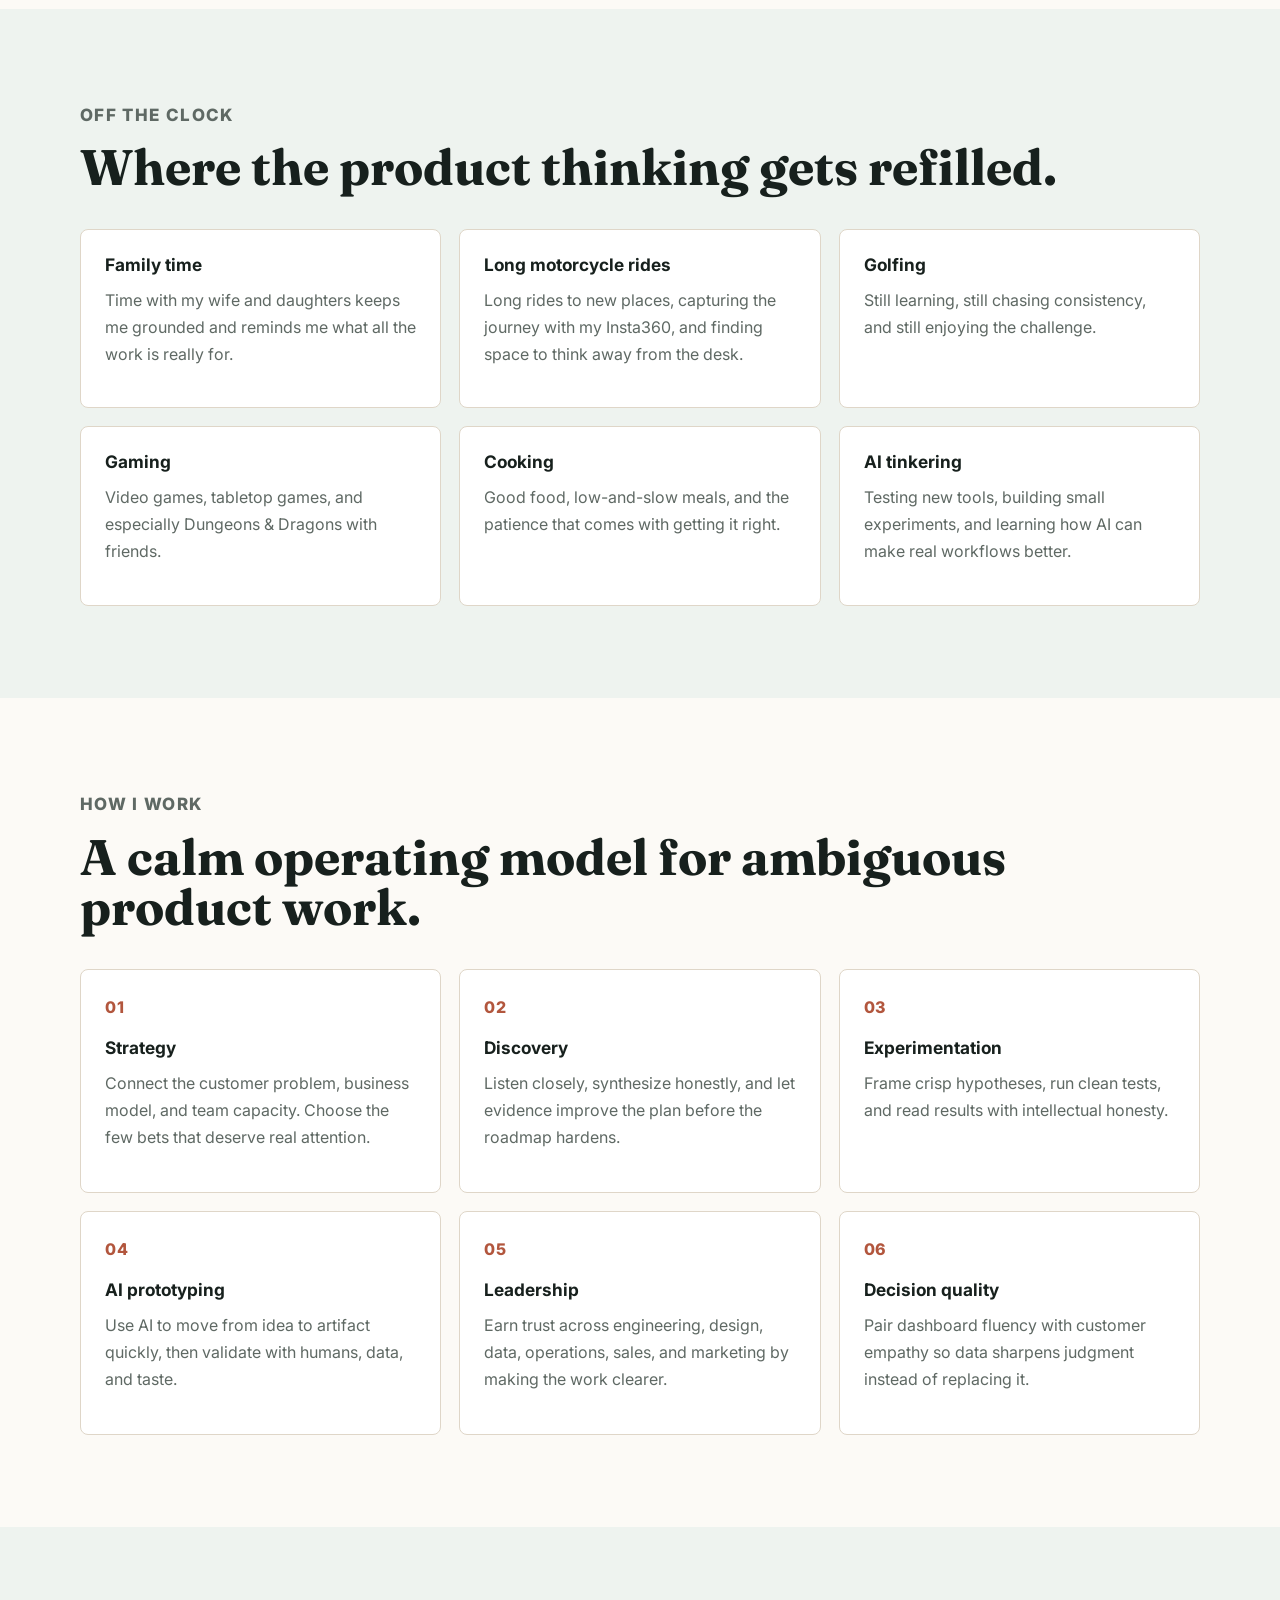
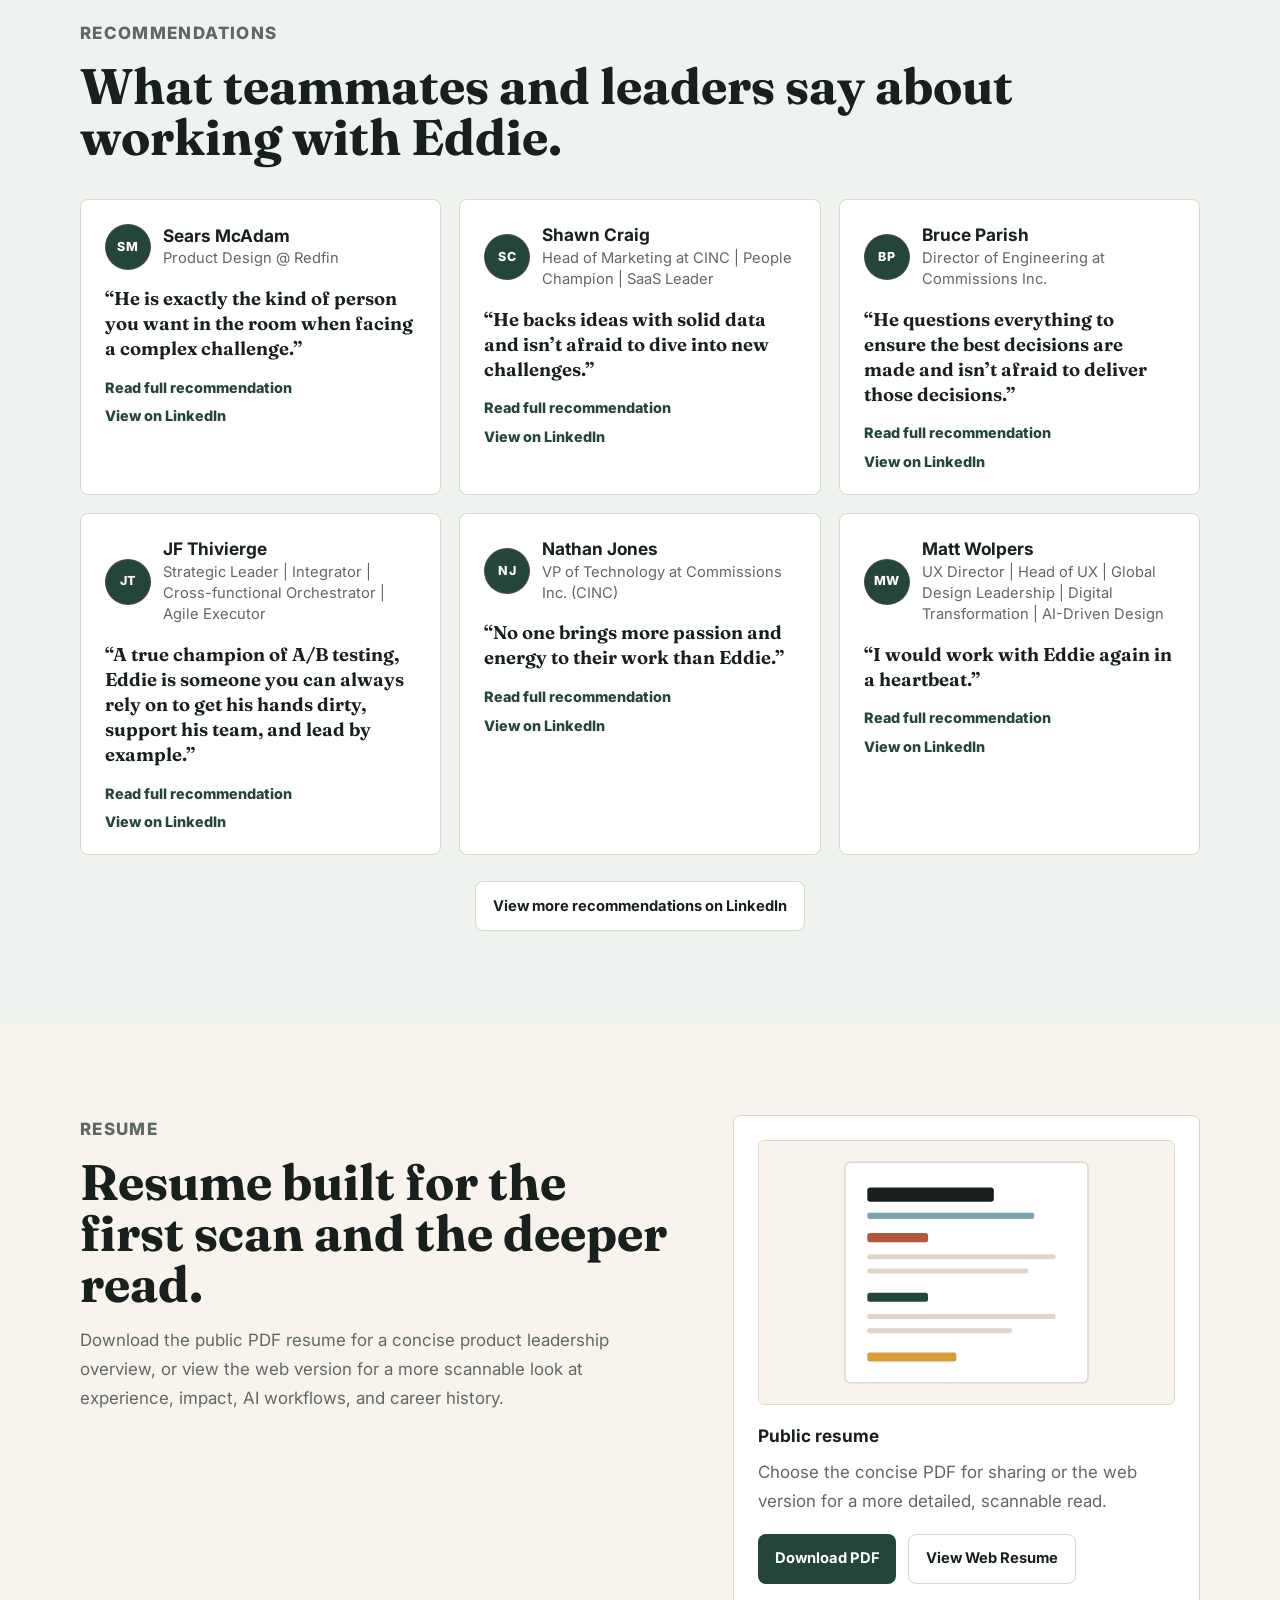
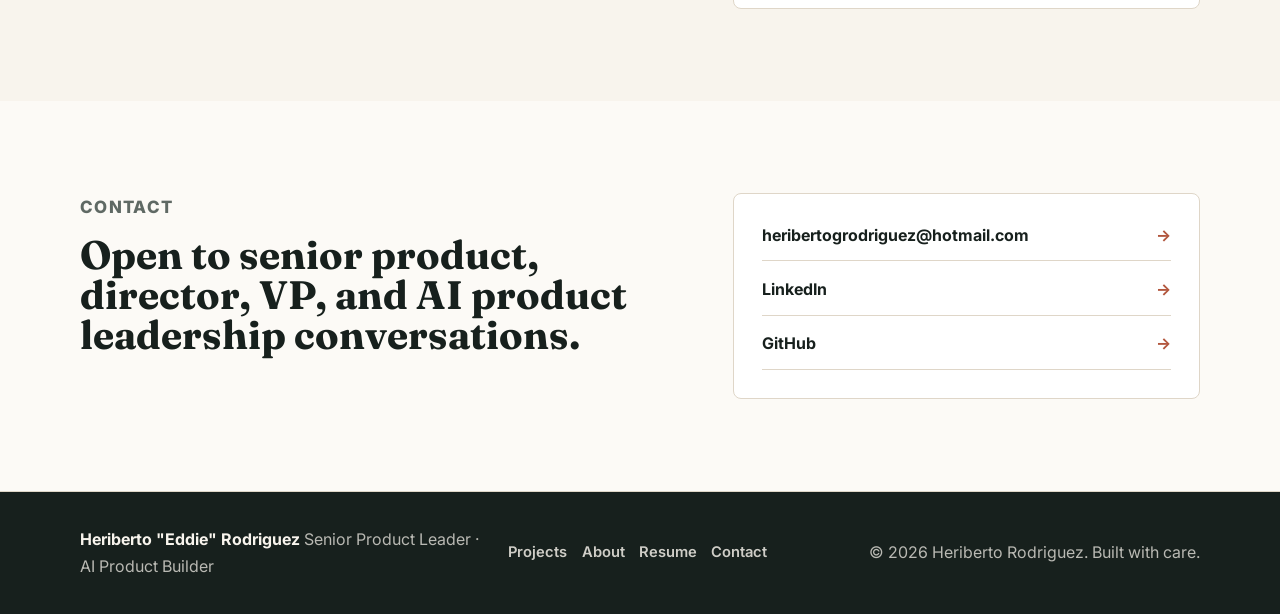
==== commit 3ebeb870: "Rename portfolio project to Prayer Table" ====
--- a/index.html
+++ b/index.html
@@ -134,15 +134,15 @@
               </div>
             </a>
 
-            <a class="project-card" href="projects/praying-for-you.html">
+            <a class="project-card" href="projects/prayer-table.html">
               <img
                 class="project-card-phone-thumbnail"
-                src="assets/projects/praying-for-you/01-shared-prayer-feed.png"
-                alt="Praying For You Community mobile prayer feed screenshot"
+                src="assets/projects/prayer-table/welcome.png"
+                alt="Prayer Table welcome screen"
               />
               <div class="project-content">
                 <p class="tag">Private beta</p>
-                <h3>Praying For You Community</h3>
+                <h3>Prayer Table</h3>
                 <p>
                   Rebuilt a 14-year-old JavaScript prayer request prototype into a modern React Native community prayer app,
                   now in private beta on iOS and Android.
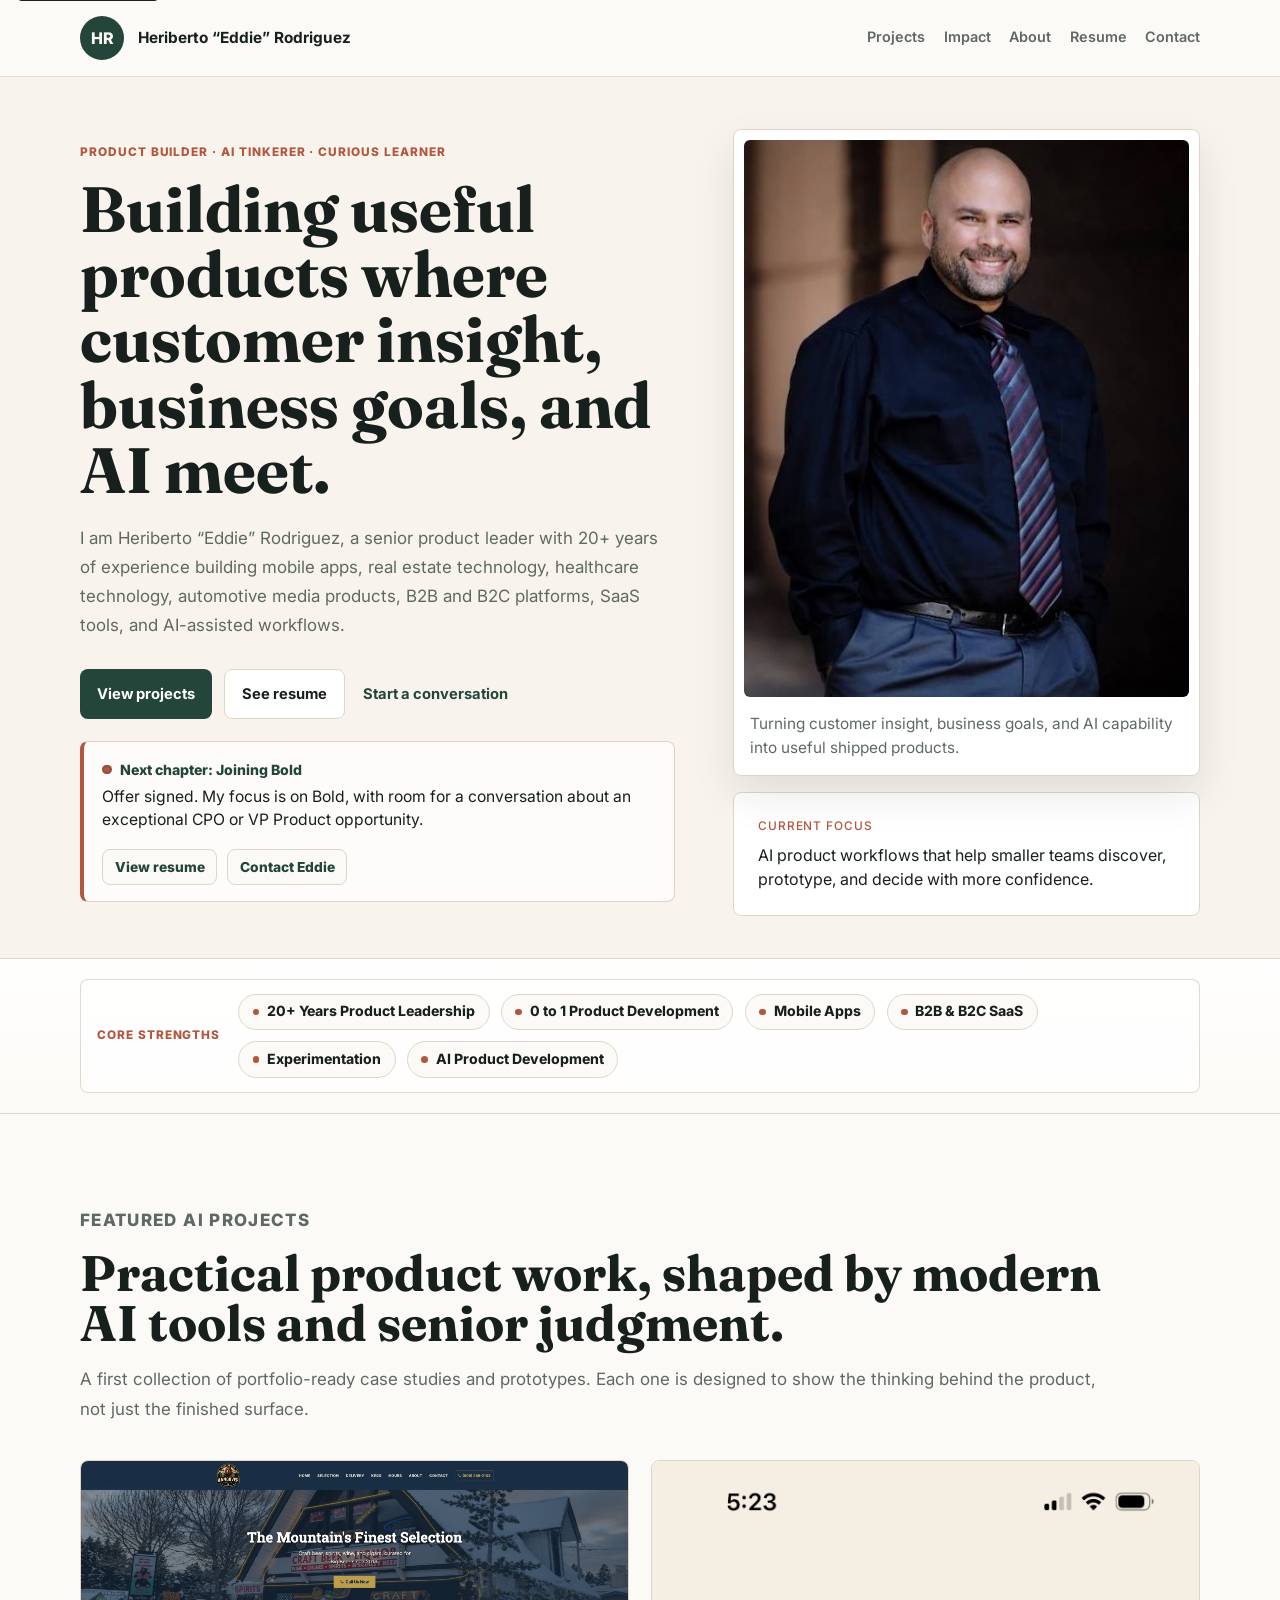
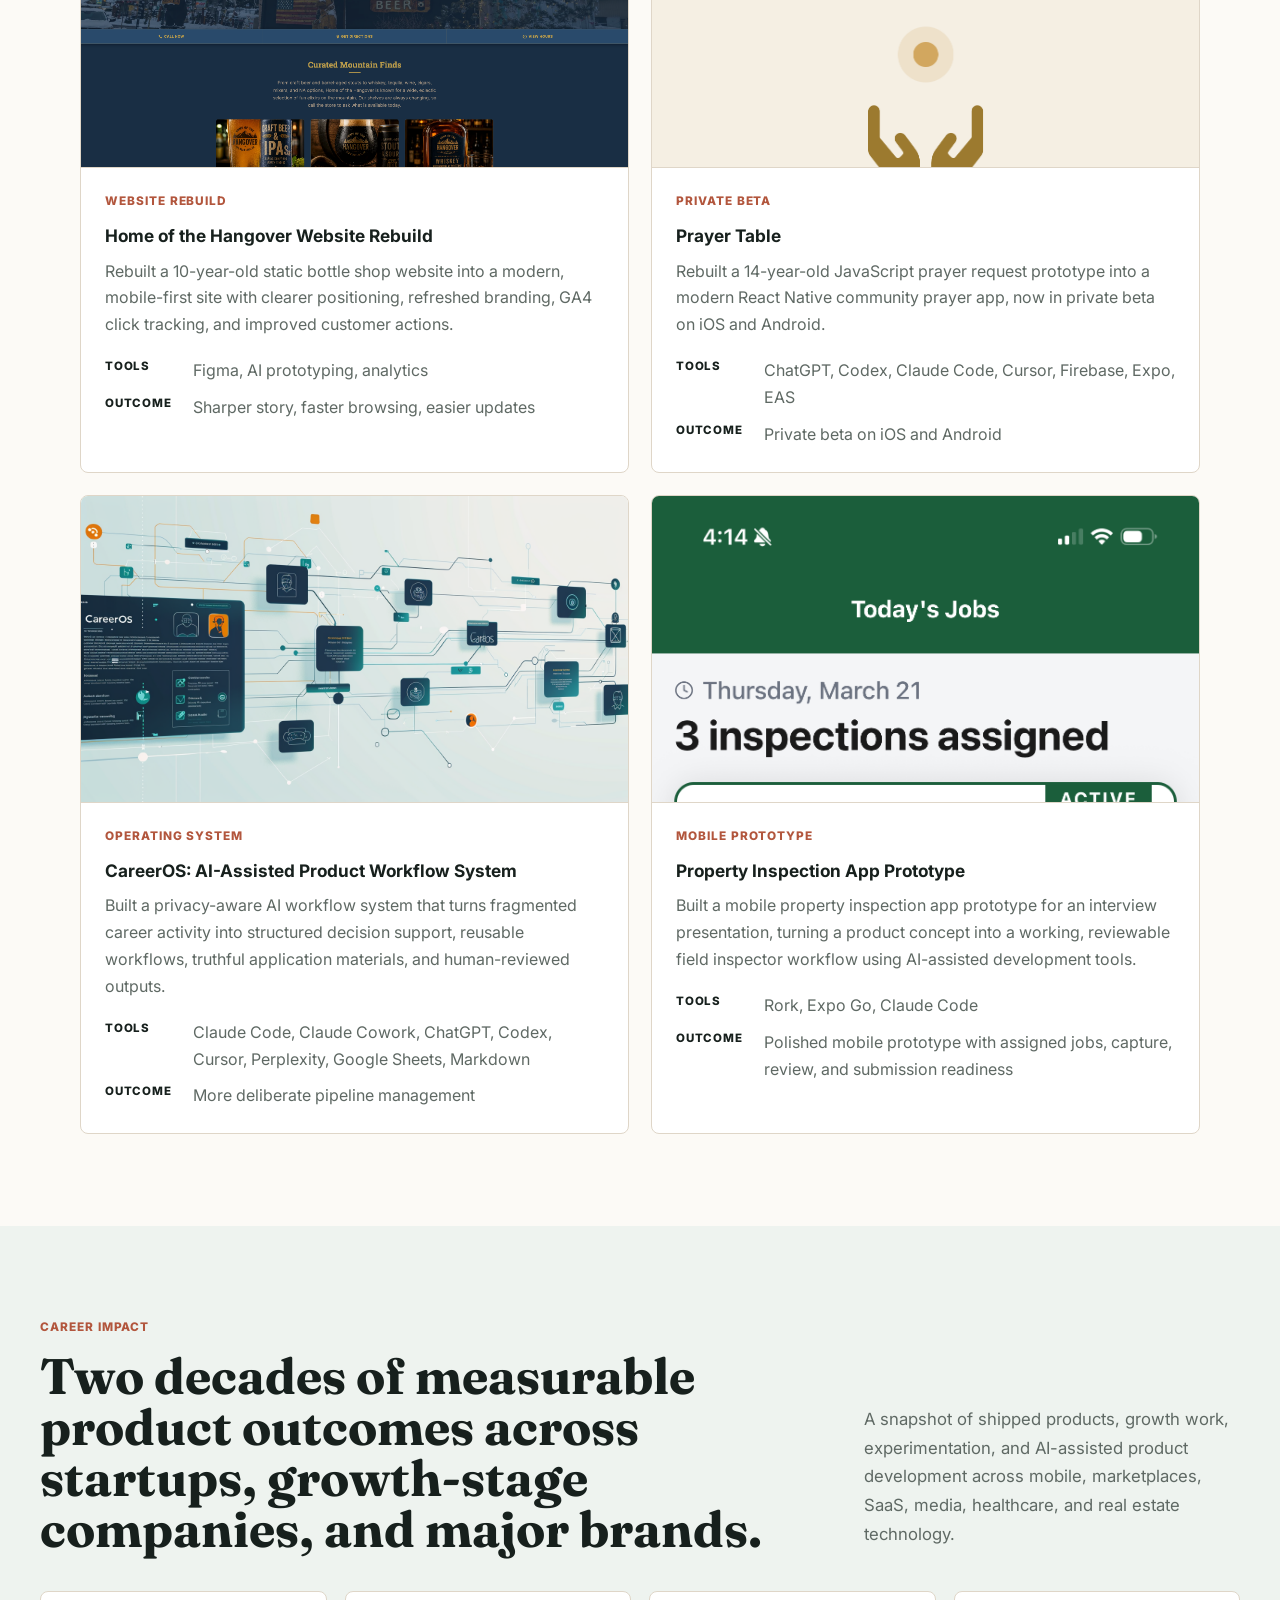
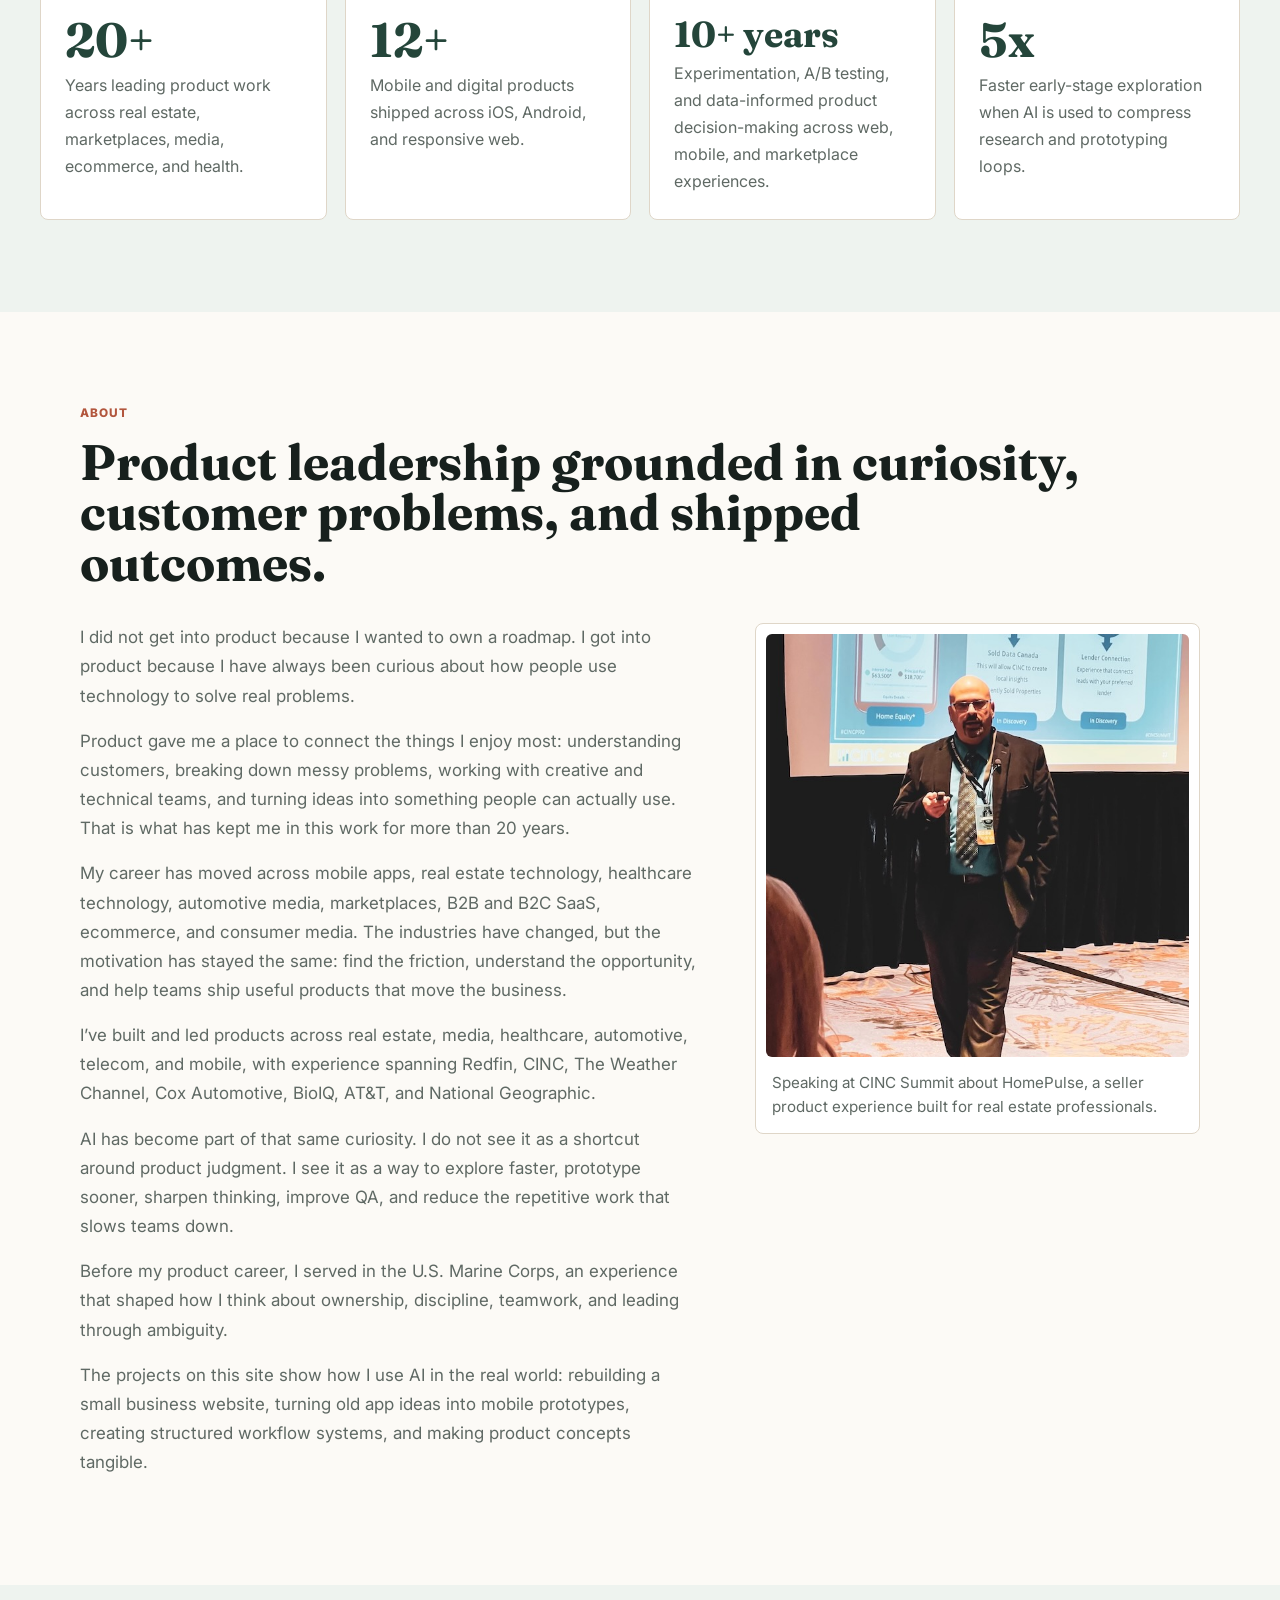
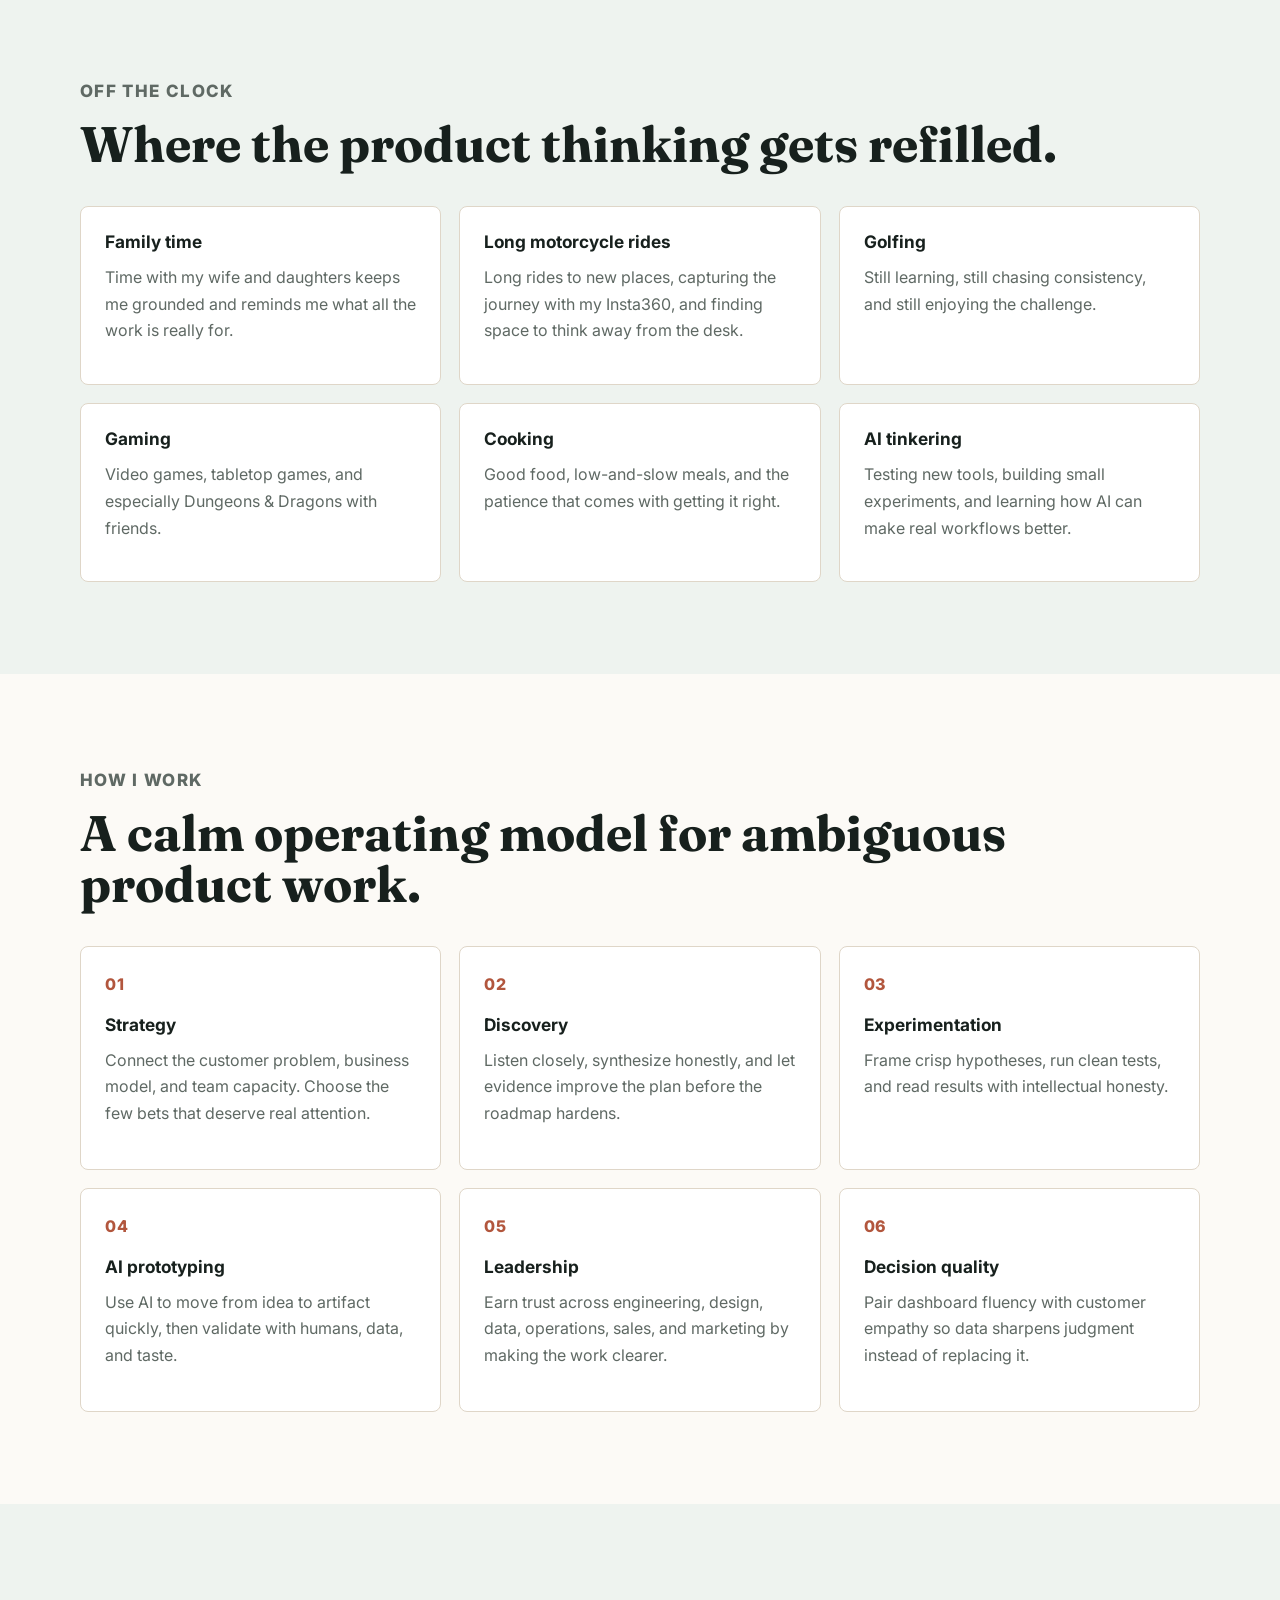
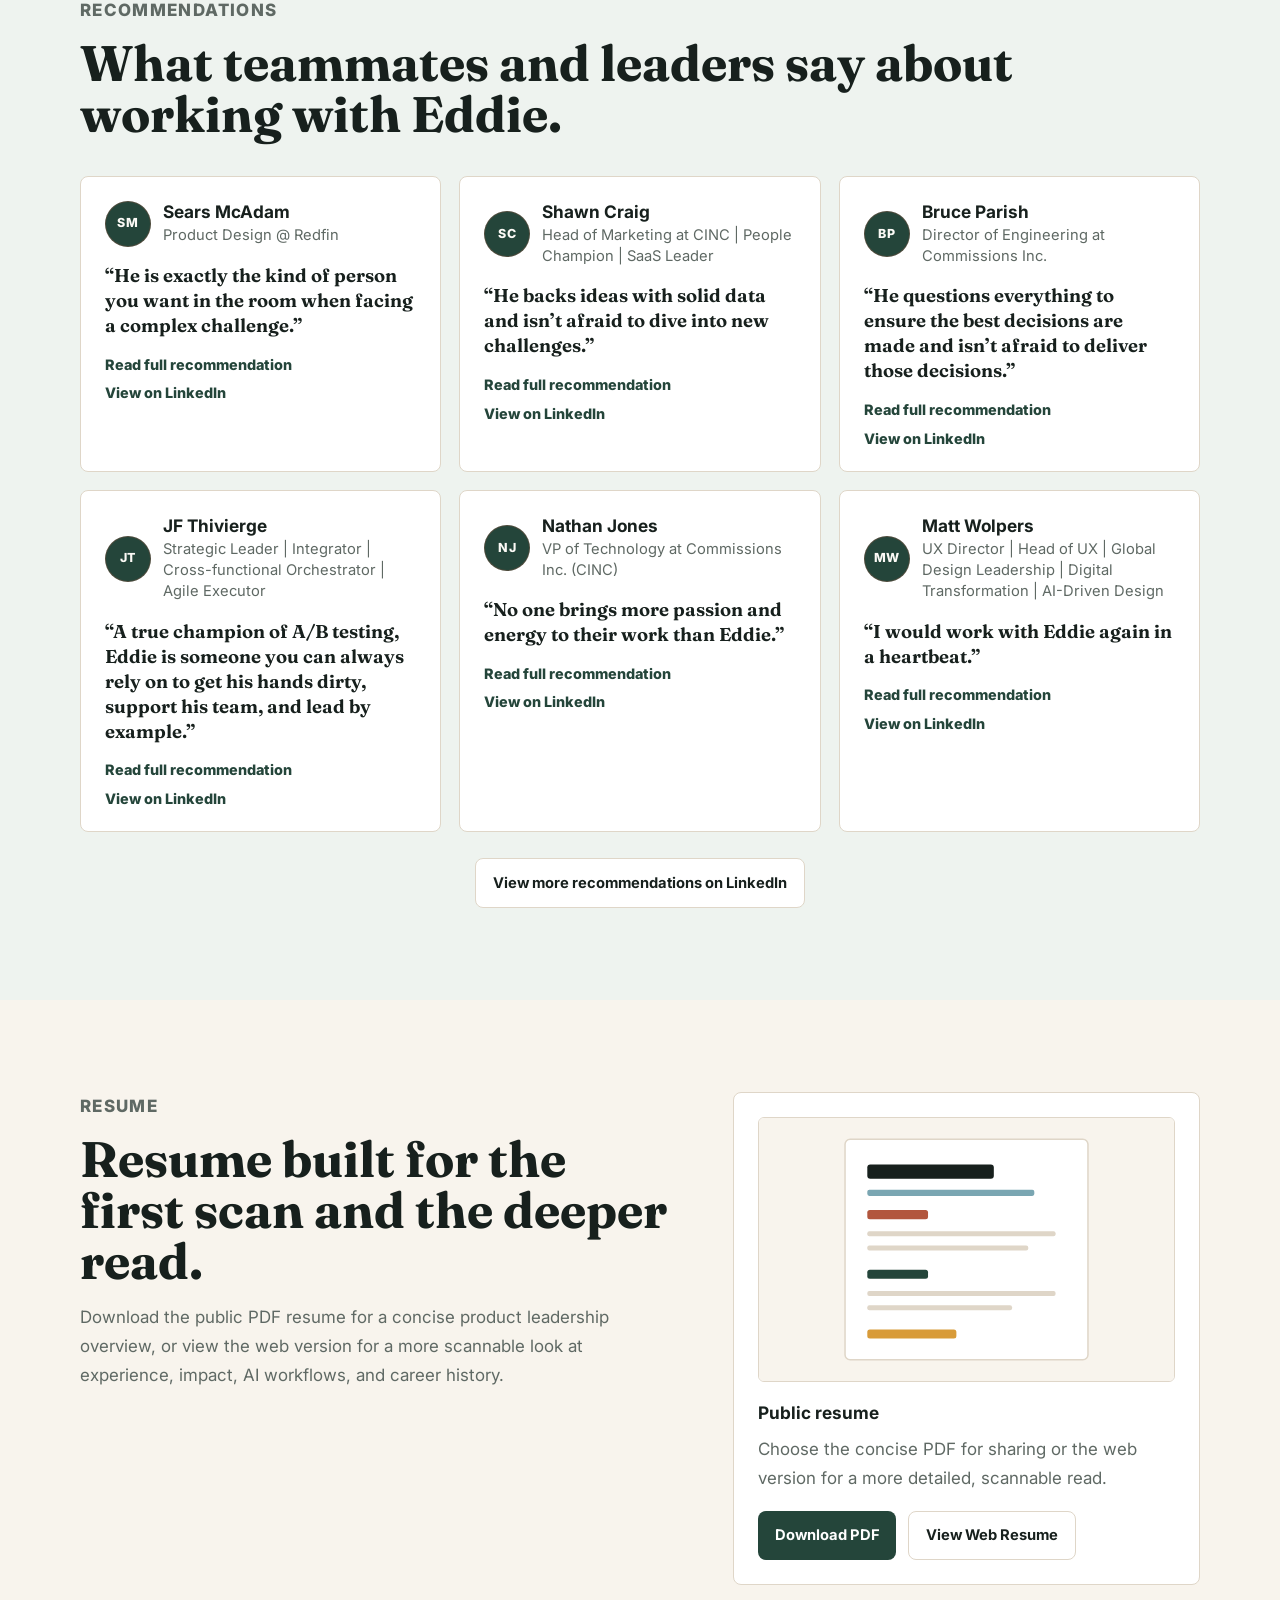
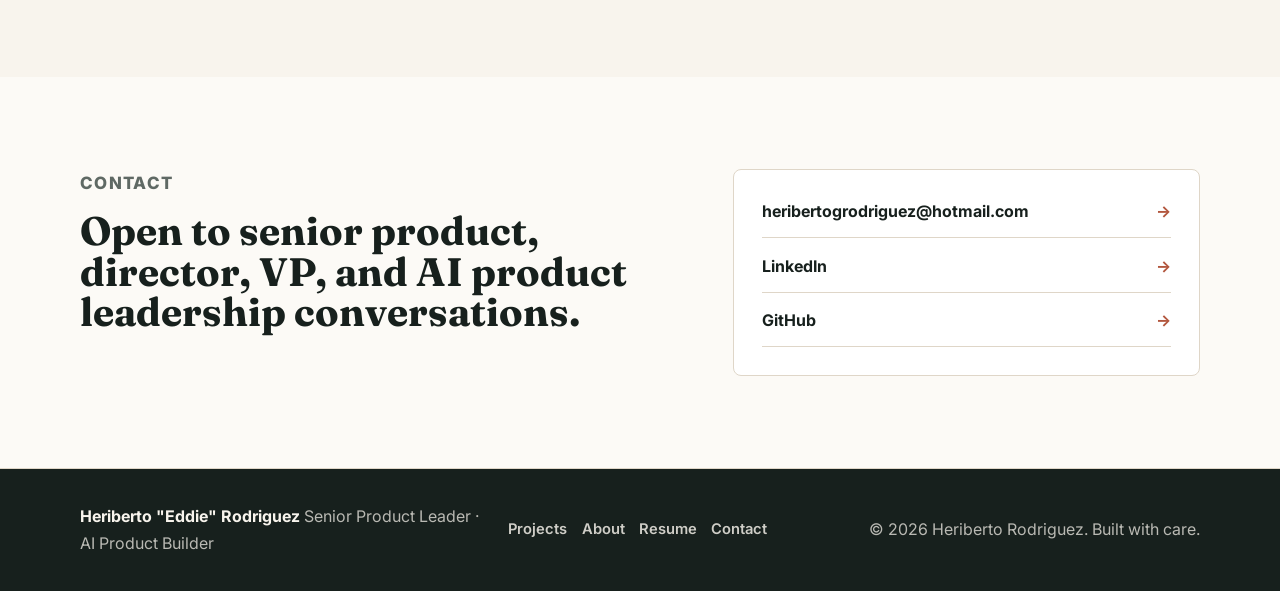
==== commit 6a58125d: "Update career status and simplify hero banner" ====
--- a/index.html
+++ b/index.html
@@ -59,10 +59,10 @@
               <a class="button button-secondary" href="#resume">See resume</a>
               <a class="button button-text" href="#contact">Start a conversation</a>
             </div>
-            <div class="status-banner" aria-label="Job search status">
+            <div class="status-banner" aria-label="Career status">
               <div>
-                <p><span aria-hidden="true"></span>Status: Actively seeking my next product leadership role</p>
-                <strong>Open to Senior Product, Director, VP Product, and AI Product leadership opportunities.</strong>
+                <p><span aria-hidden="true"></span>Next chapter: Joining Bold</p>
+                <span class="status-supporting">Offer signed. My focus is on Bold, with room for a conversation about an exceptional CPO or VP Product opportunity.</span>
               </div>
               <div class="status-actions">
                 <a href="#resume">View resume</a>
@@ -82,7 +82,7 @@
             </figure>
             <div class="signal-card">
               <span>Current focus</span>
-              <strong>AI product workflows that help smaller teams discover, prototype, and decide with more confidence.</strong>
+              <p>AI product workflows that help smaller teams discover, prototype, and decide with more confidence.</p>
             </div>
           </div>
         </div>
--- a/styles.css
+++ b/styles.css
@@ -270,8 +270,8 @@
 
 .status-banner {
   display: flex;
-  align-items: center;
-  justify-content: space-between;
+  flex-direction: column;
+  align-items: stretch;
   gap: 18px;
   max-width: 720px;
   border: 1px solid rgba(178, 86, 61, 0.28);
@@ -301,10 +301,11 @@
   background: var(--brick);
 }
 
-.status-banner strong {
+.status-banner .status-supporting {
   display: block;
   color: var(--ink);
   font-size: 0.98rem;
+  font-weight: 400;
   line-height: 1.45;
 }
 
@@ -416,15 +417,16 @@
   margin-bottom: 0.45rem;
   color: var(--brick);
   font-size: 0.74rem;
-  font-weight: 800;
+  font-weight: 500;
   letter-spacing: 0.08em;
   text-transform: uppercase;
 }
 
-.signal-card strong {
+.signal-card p {
   display: block;
+  margin: 0;
   line-height: 1.45;
-  font-weight: 700;
+  font-weight: 400;
 }
 
 .credibility {
@@ -1850,7 +1852,7 @@
   }
 
   .status-banner {
-    align-items: flex-start;
+    align-items: stretch;
     flex-direction: column;
     gap: 12px;
     margin-top: 1.1rem;
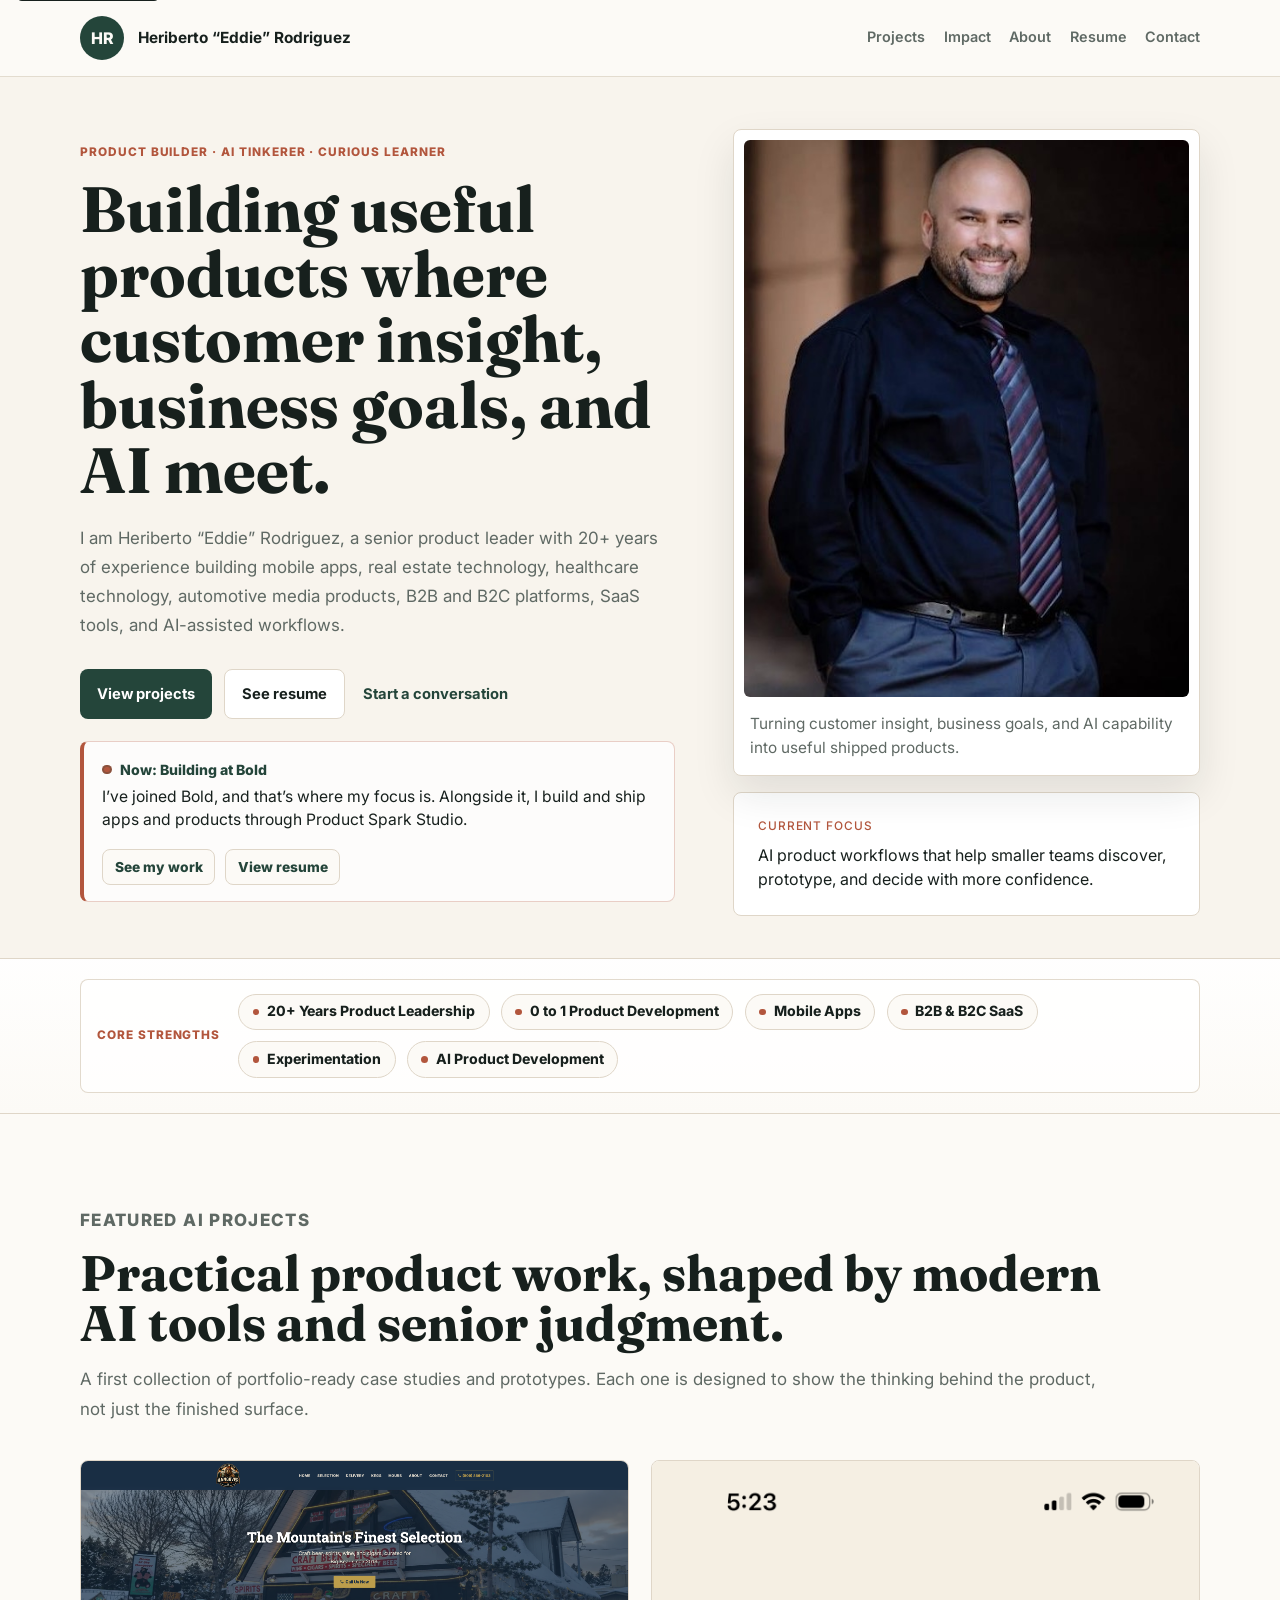
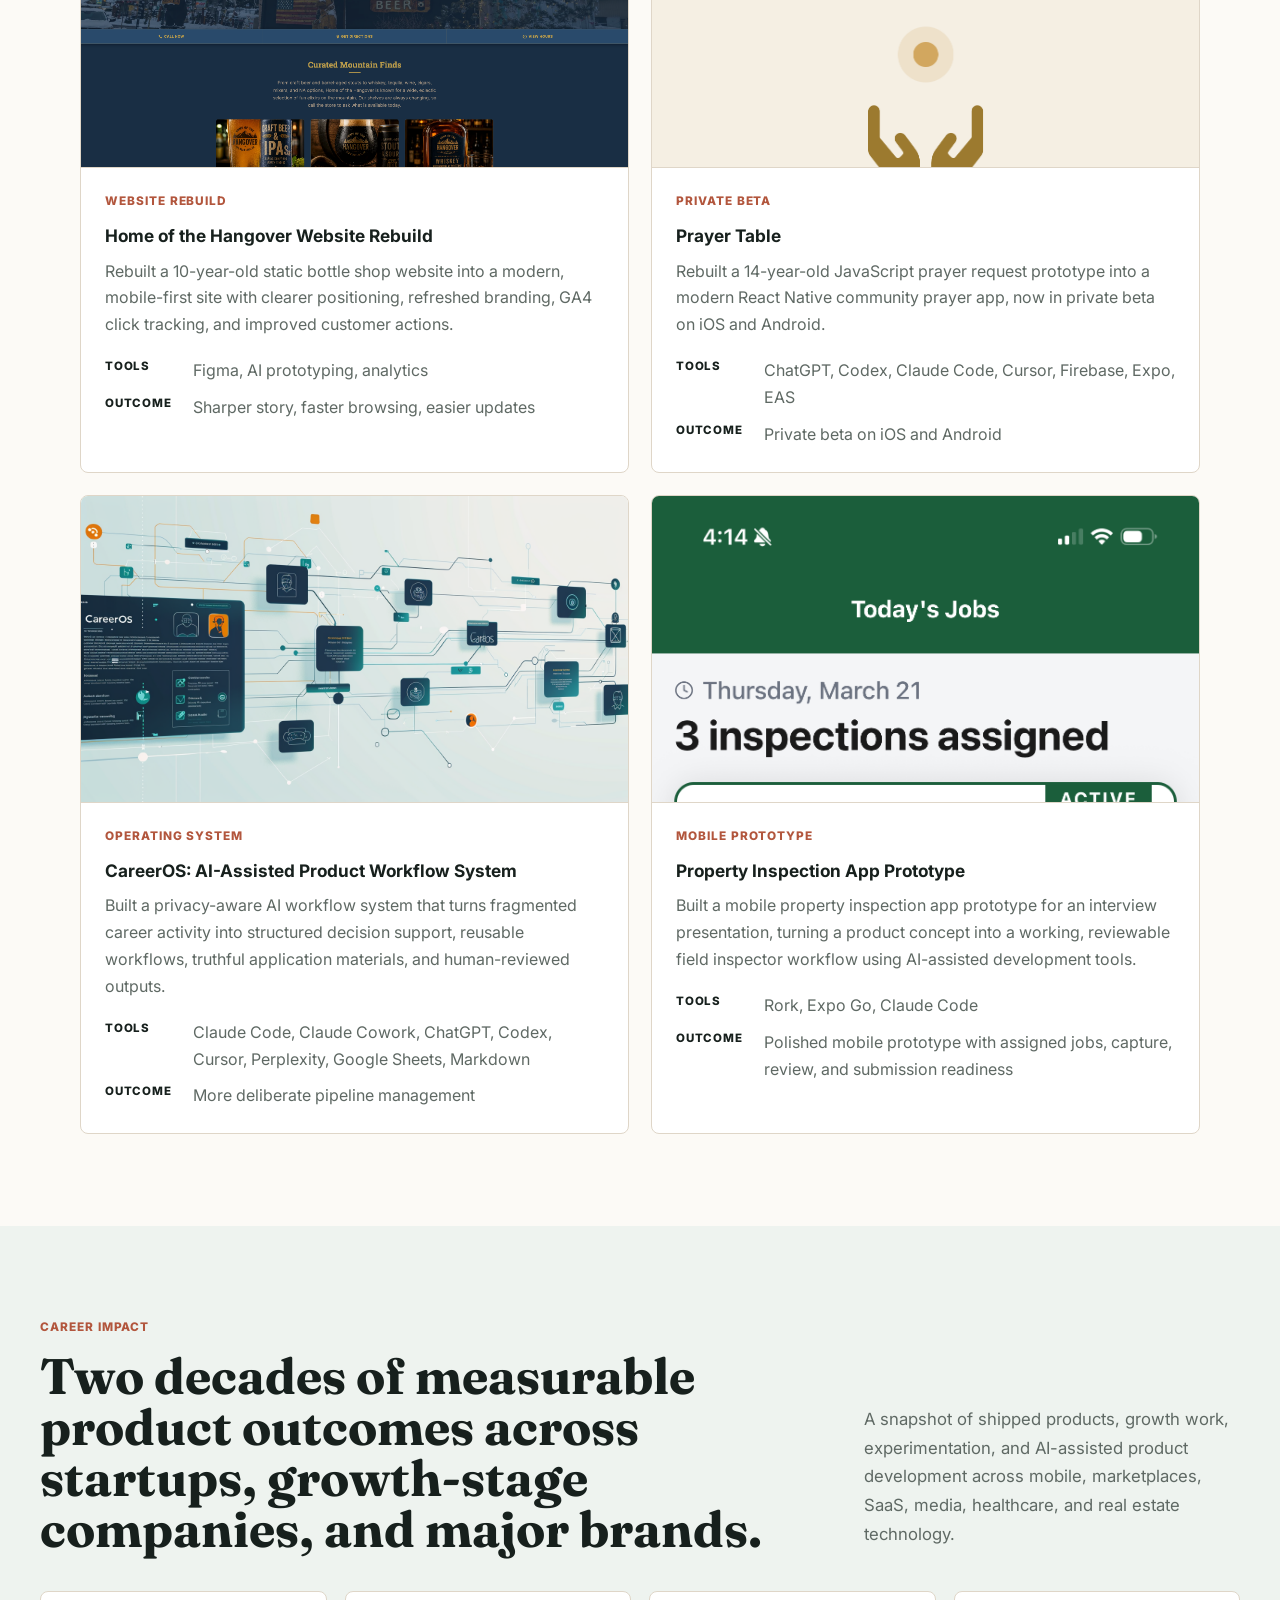
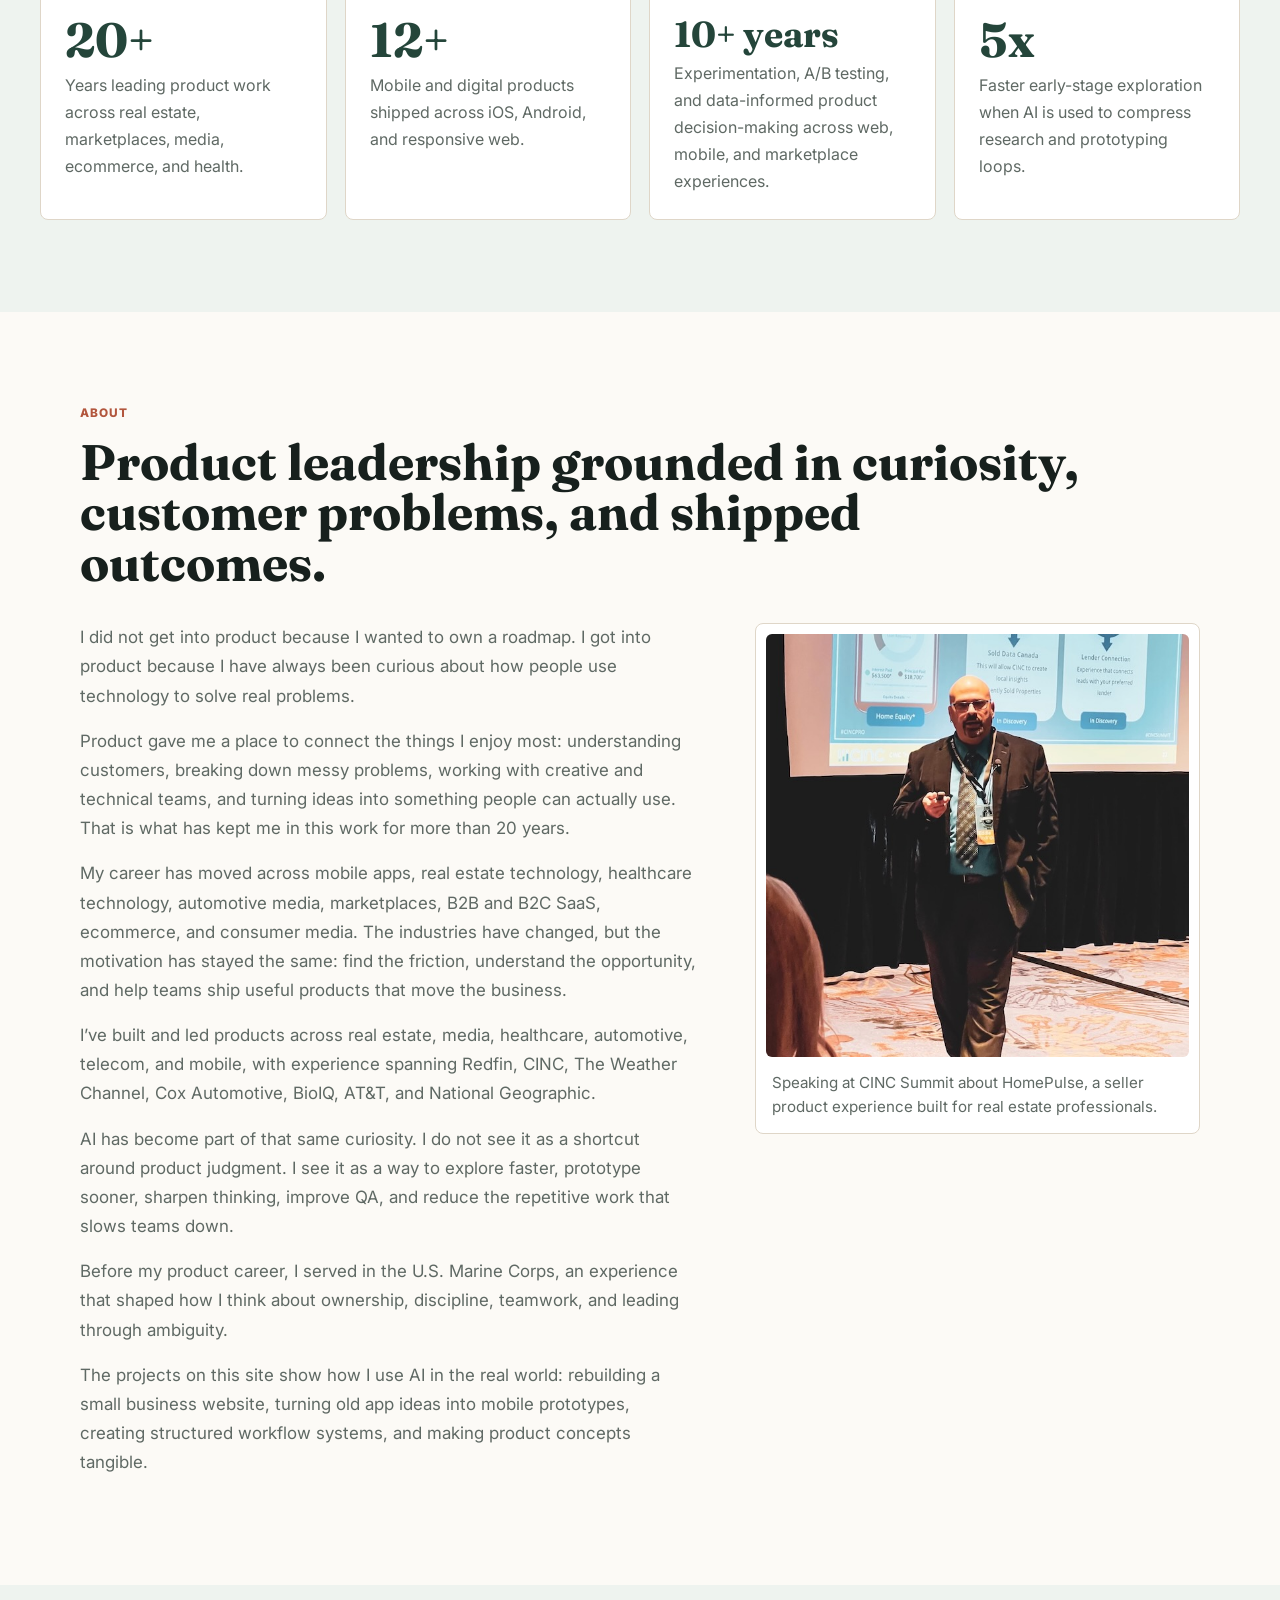
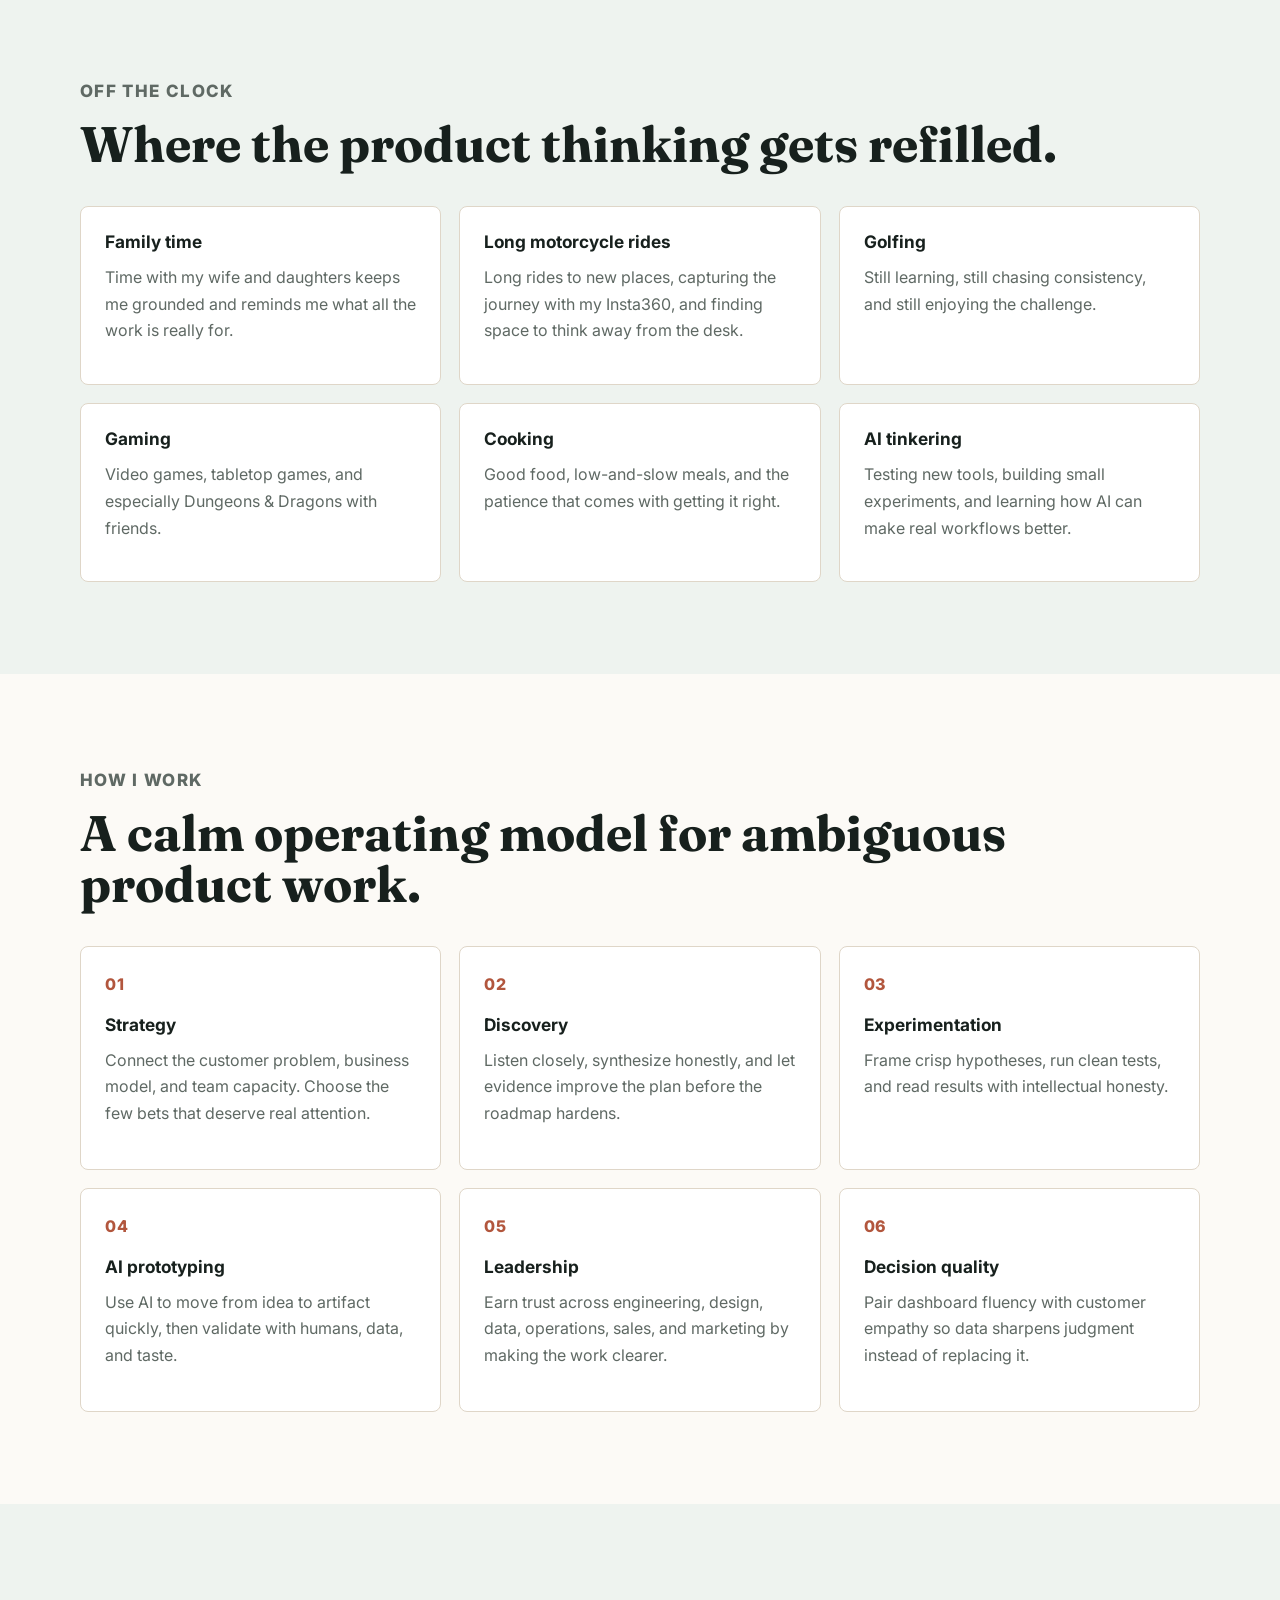
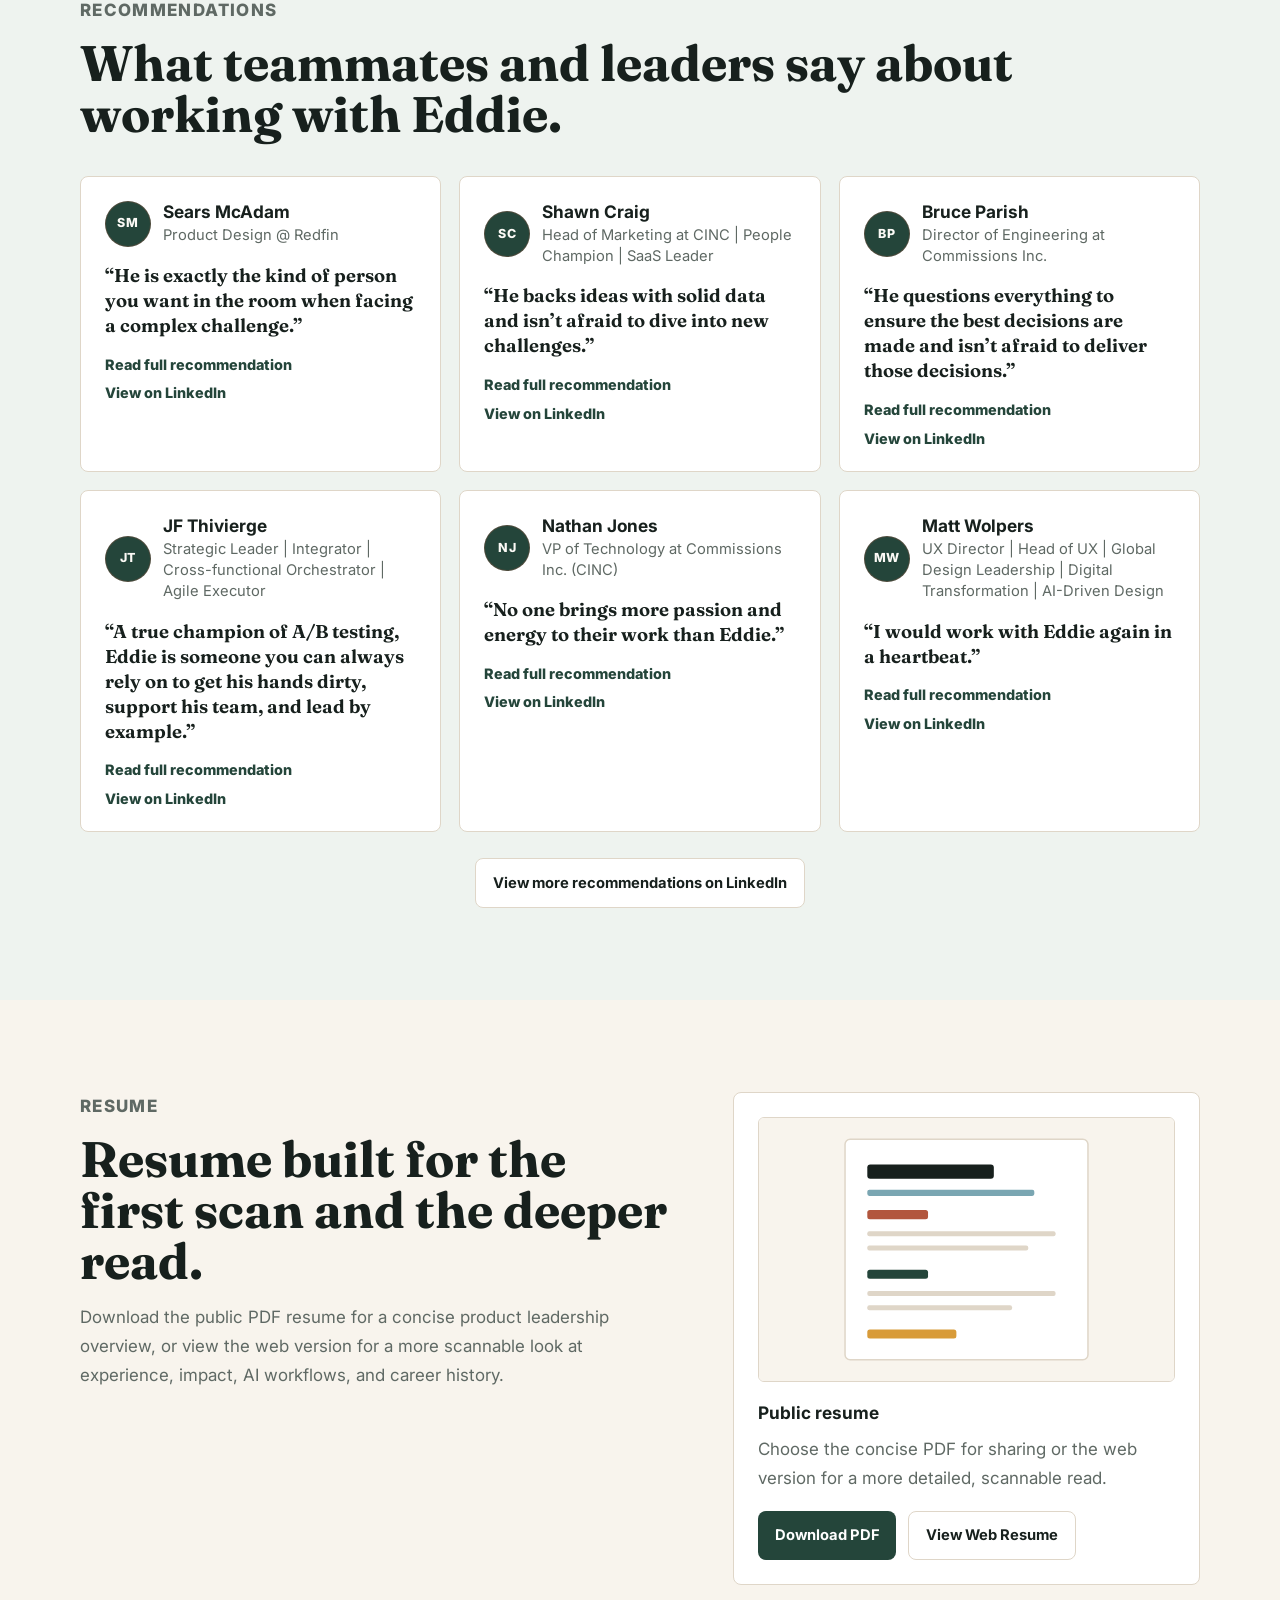
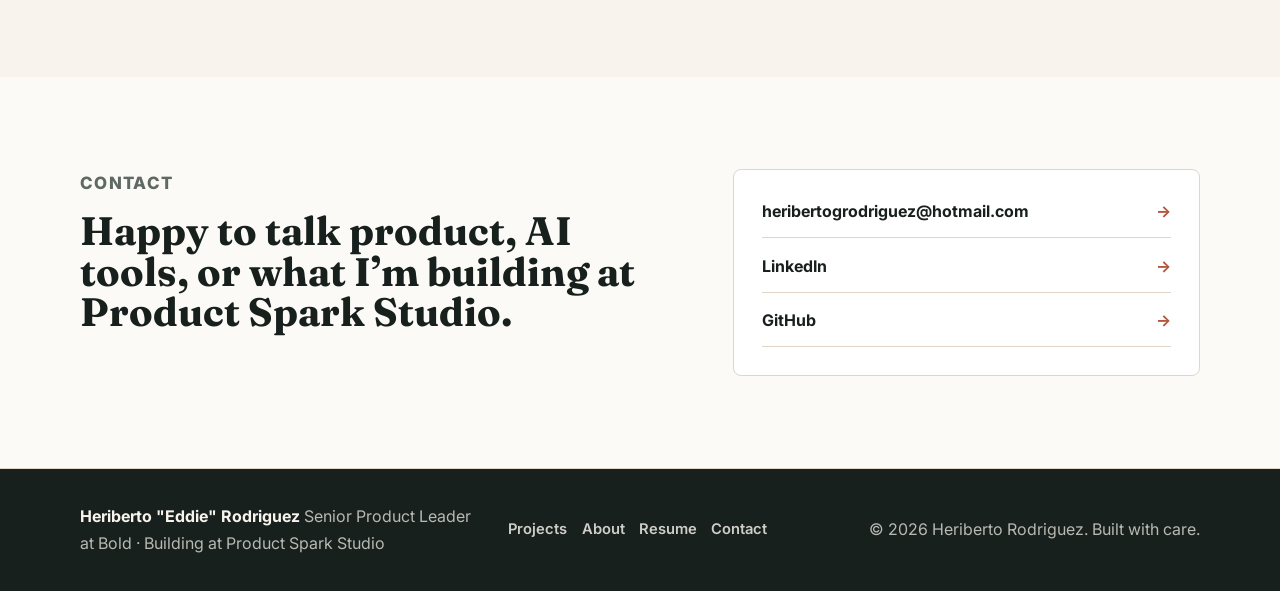
==== commit 2a7ea28d: "Update portfolio for Bold role and Product Spark Studio - Replace stale 'Joining Bold' status card w" ====
--- a/index.html
+++ b/index.html
@@ -5,7 +5,7 @@
     <meta name="viewport" content="width=device-width, initial-scale=1.0" />
     <meta
       name="description"
-      content="Personal portfolio for Heriberto Eddie Rodriguez, an AI-enabled senior product leader building marketplace, mobile, and consumer products."
+      content="Personal portfolio for Heriberto Eddie Rodriguez, a senior product leader at Bold who also builds and ships apps and products through Product Spark Studio."
     />
     <title>Heriberto "Eddie" Rodriguez | AI Product Leader</title>
     <link rel="preconnect" href="https://fonts.googleapis.com" />
@@ -61,12 +61,12 @@
             </div>
             <div class="status-banner" aria-label="Career status">
               <div>
-                <p><span aria-hidden="true"></span>Next chapter: Joining Bold</p>
-                <span class="status-supporting">Offer signed. My focus is on Bold, with room for a conversation about an exceptional CPO or VP Product opportunity.</span>
+                <p><span aria-hidden="true"></span>Now: Building at Bold</p>
+                <span class="status-supporting">I&rsquo;ve joined Bold, and that&rsquo;s where my focus is. Alongside it, I build and ship apps and products through Product Spark Studio.</span>
               </div>
               <div class="status-actions">
+                <a href="#projects">See my work</a>
                 <a href="#resume">View resume</a>
-                <a href="#contact">Contact Eddie</a>
               </div>
             </div>
           </div>
@@ -506,7 +506,7 @@
         <div class="shell contact-grid">
           <div>
             <p class="eyebrow">Contact</p>
-            <h2>Open to senior product, director, VP, and AI product leadership conversations.</h2>
+            <h2>Happy to talk product, AI tools, or what I&rsquo;m building at Product Spark Studio.</h2>
           </div>
           <div class="contact-card">
             <a href="mailto:heribertogrodriguez@hotmail.com">heribertogrodriguez@hotmail.com</a>
@@ -521,7 +521,7 @@
       <div class="shell footer-grid">
         <div>
           <strong>Heriberto "Eddie" Rodriguez</strong>
-          <span>Senior Product Leader &middot; AI Product Builder</span>
+          <span>Senior Product Leader at Bold &middot; Building at Product Spark Studio</span>
         </div>
         <div class="footer-links">
           <a href="#projects">Projects</a>
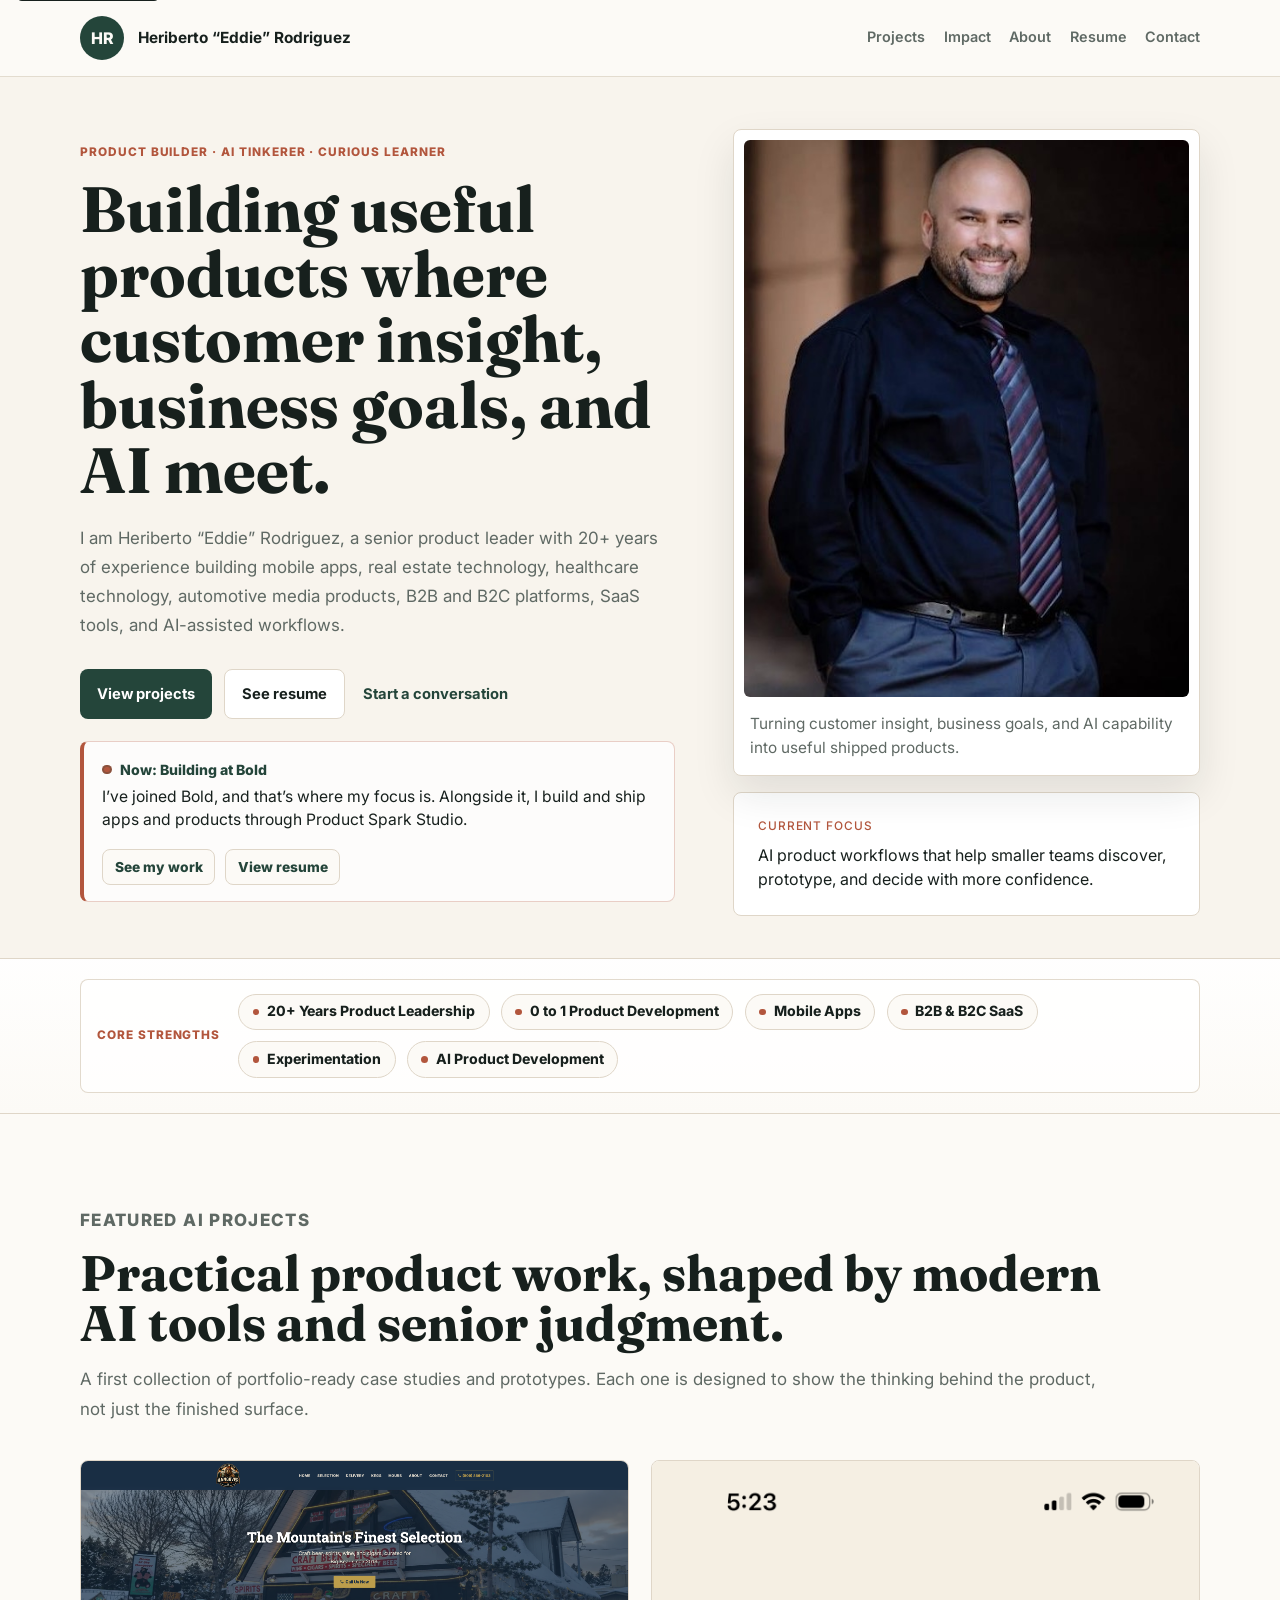
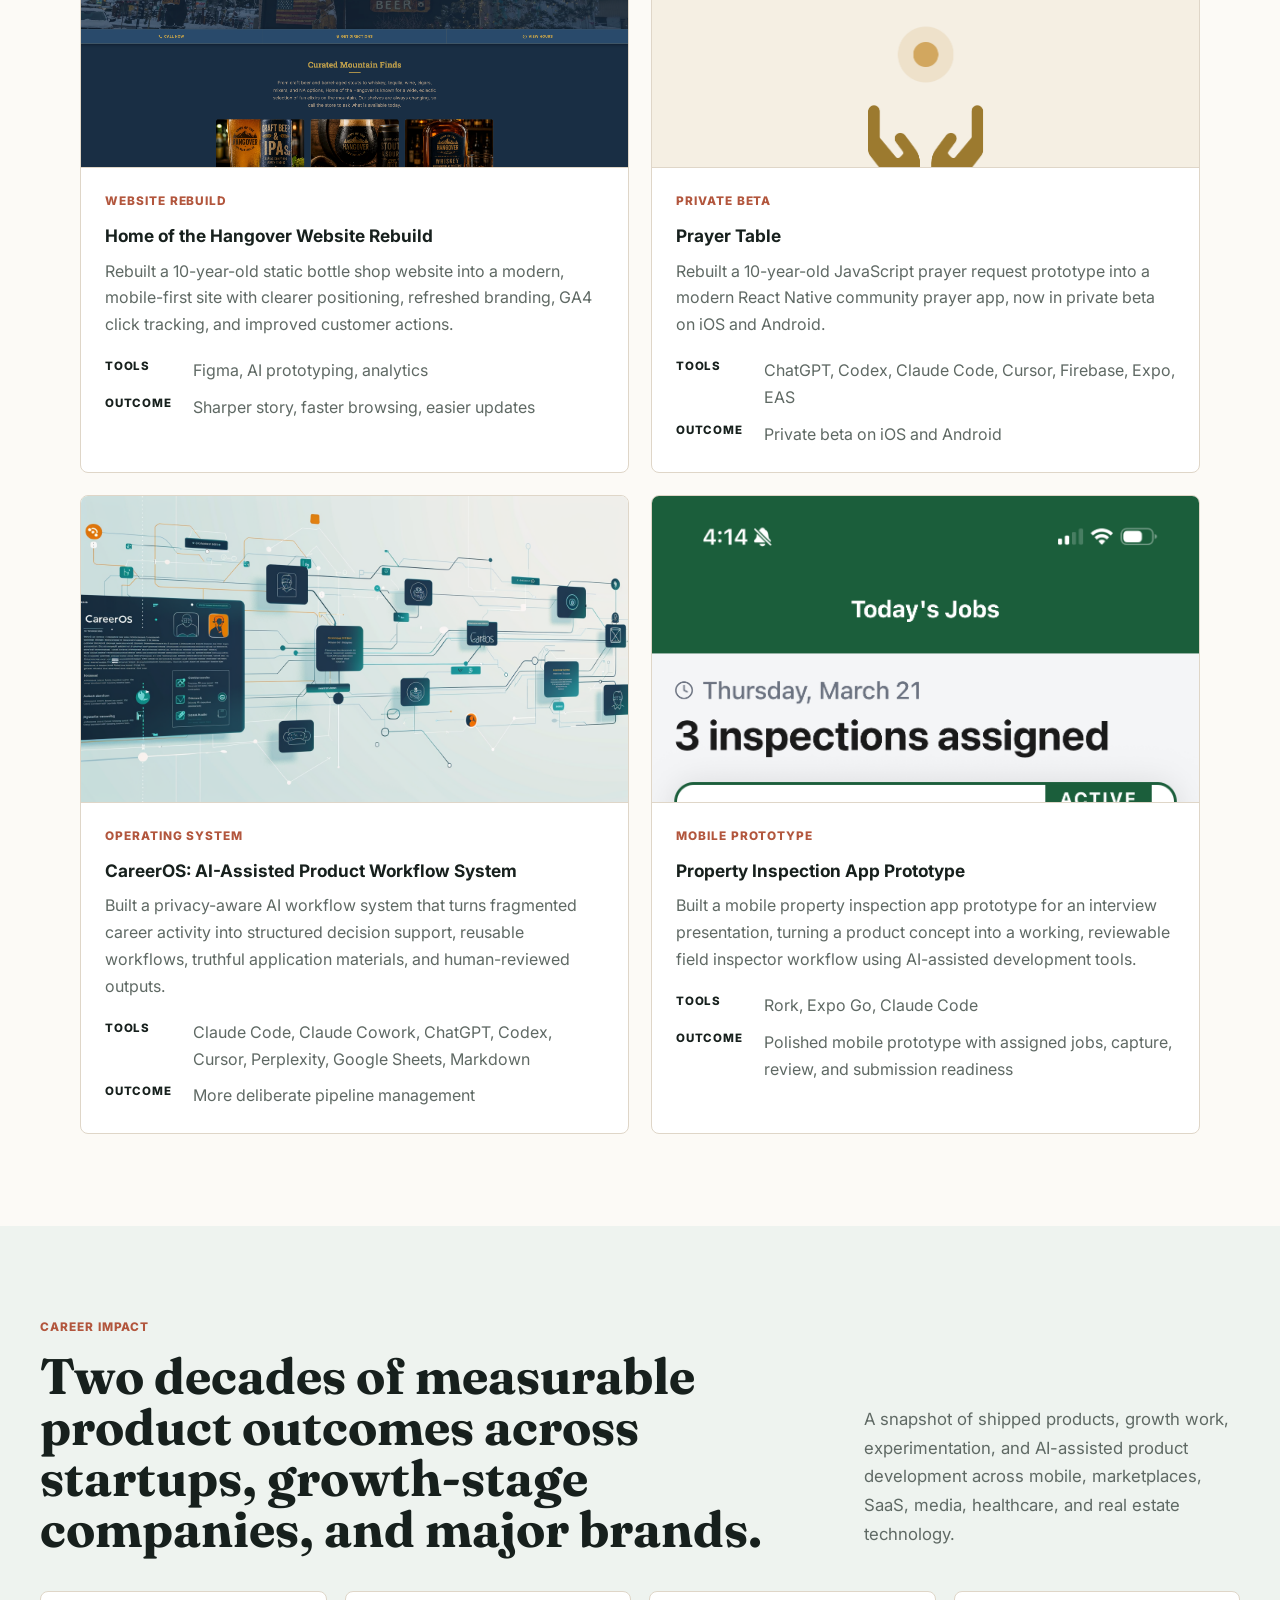
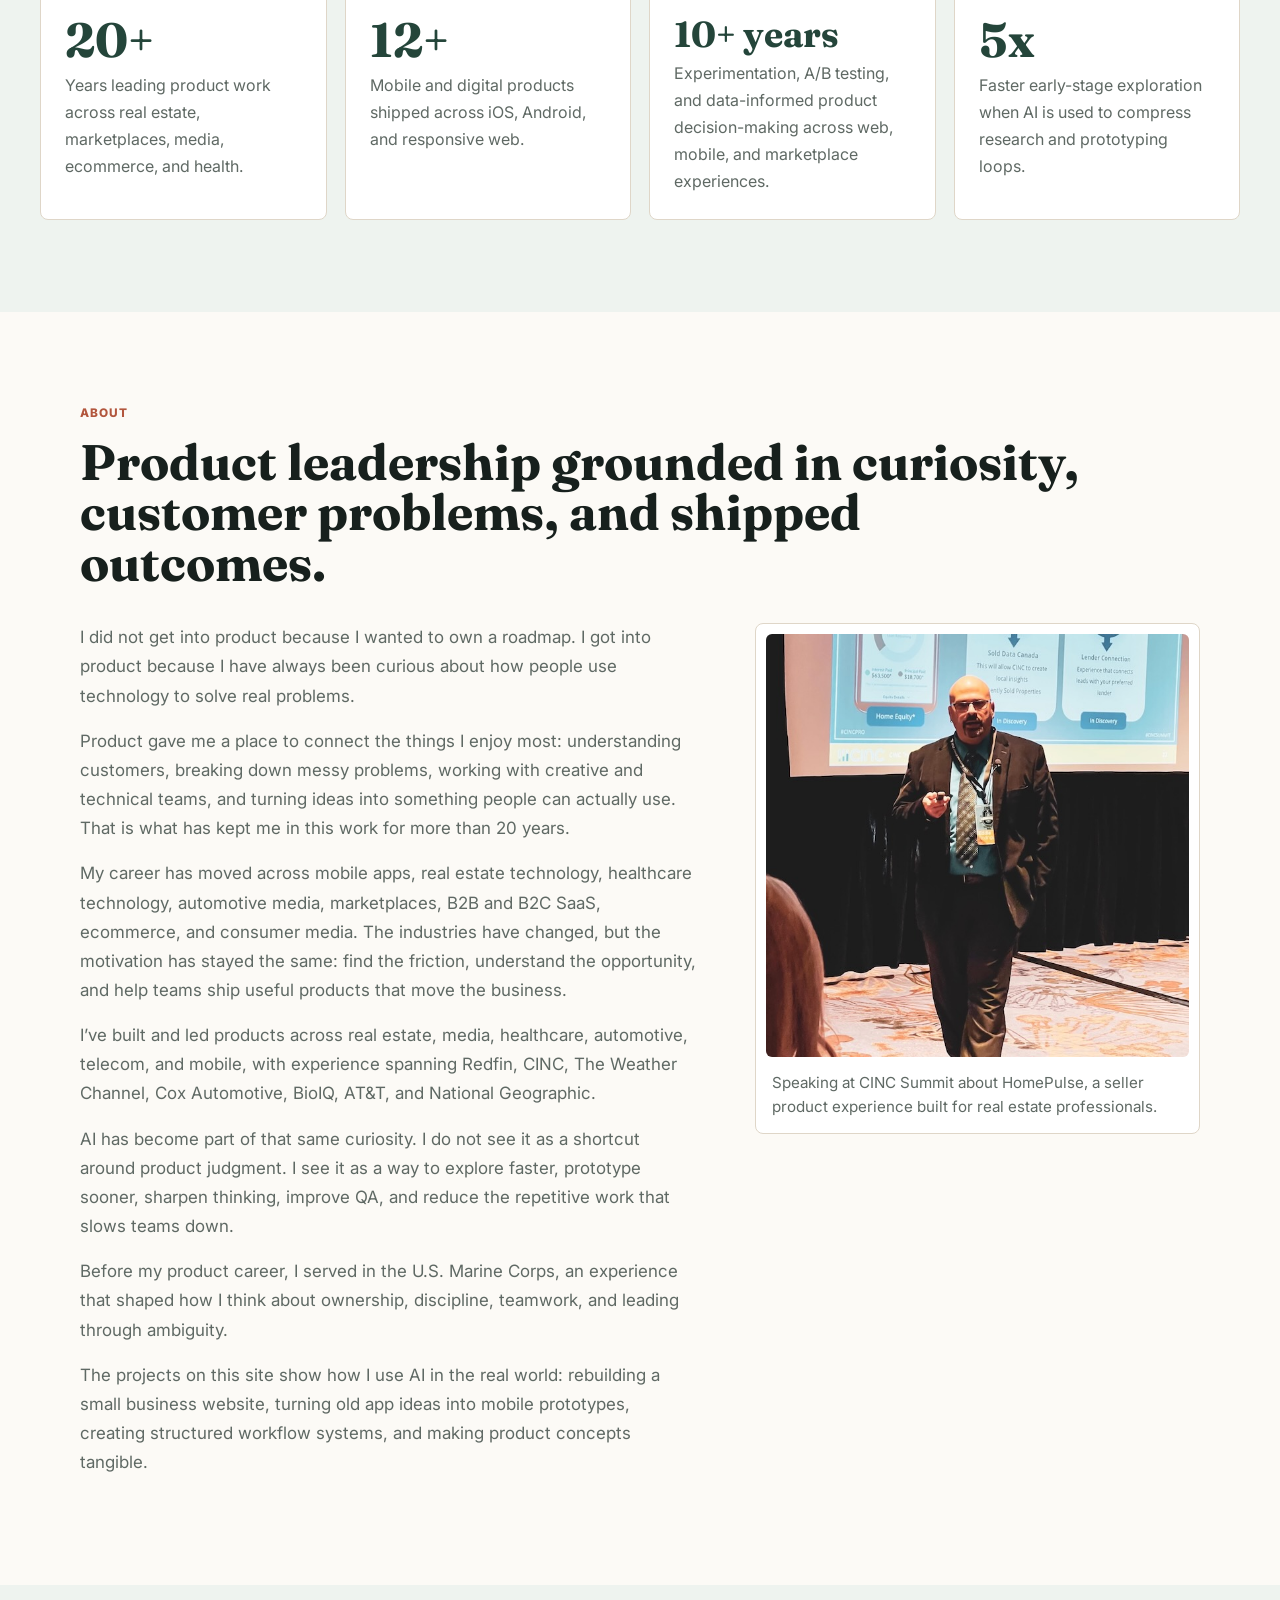
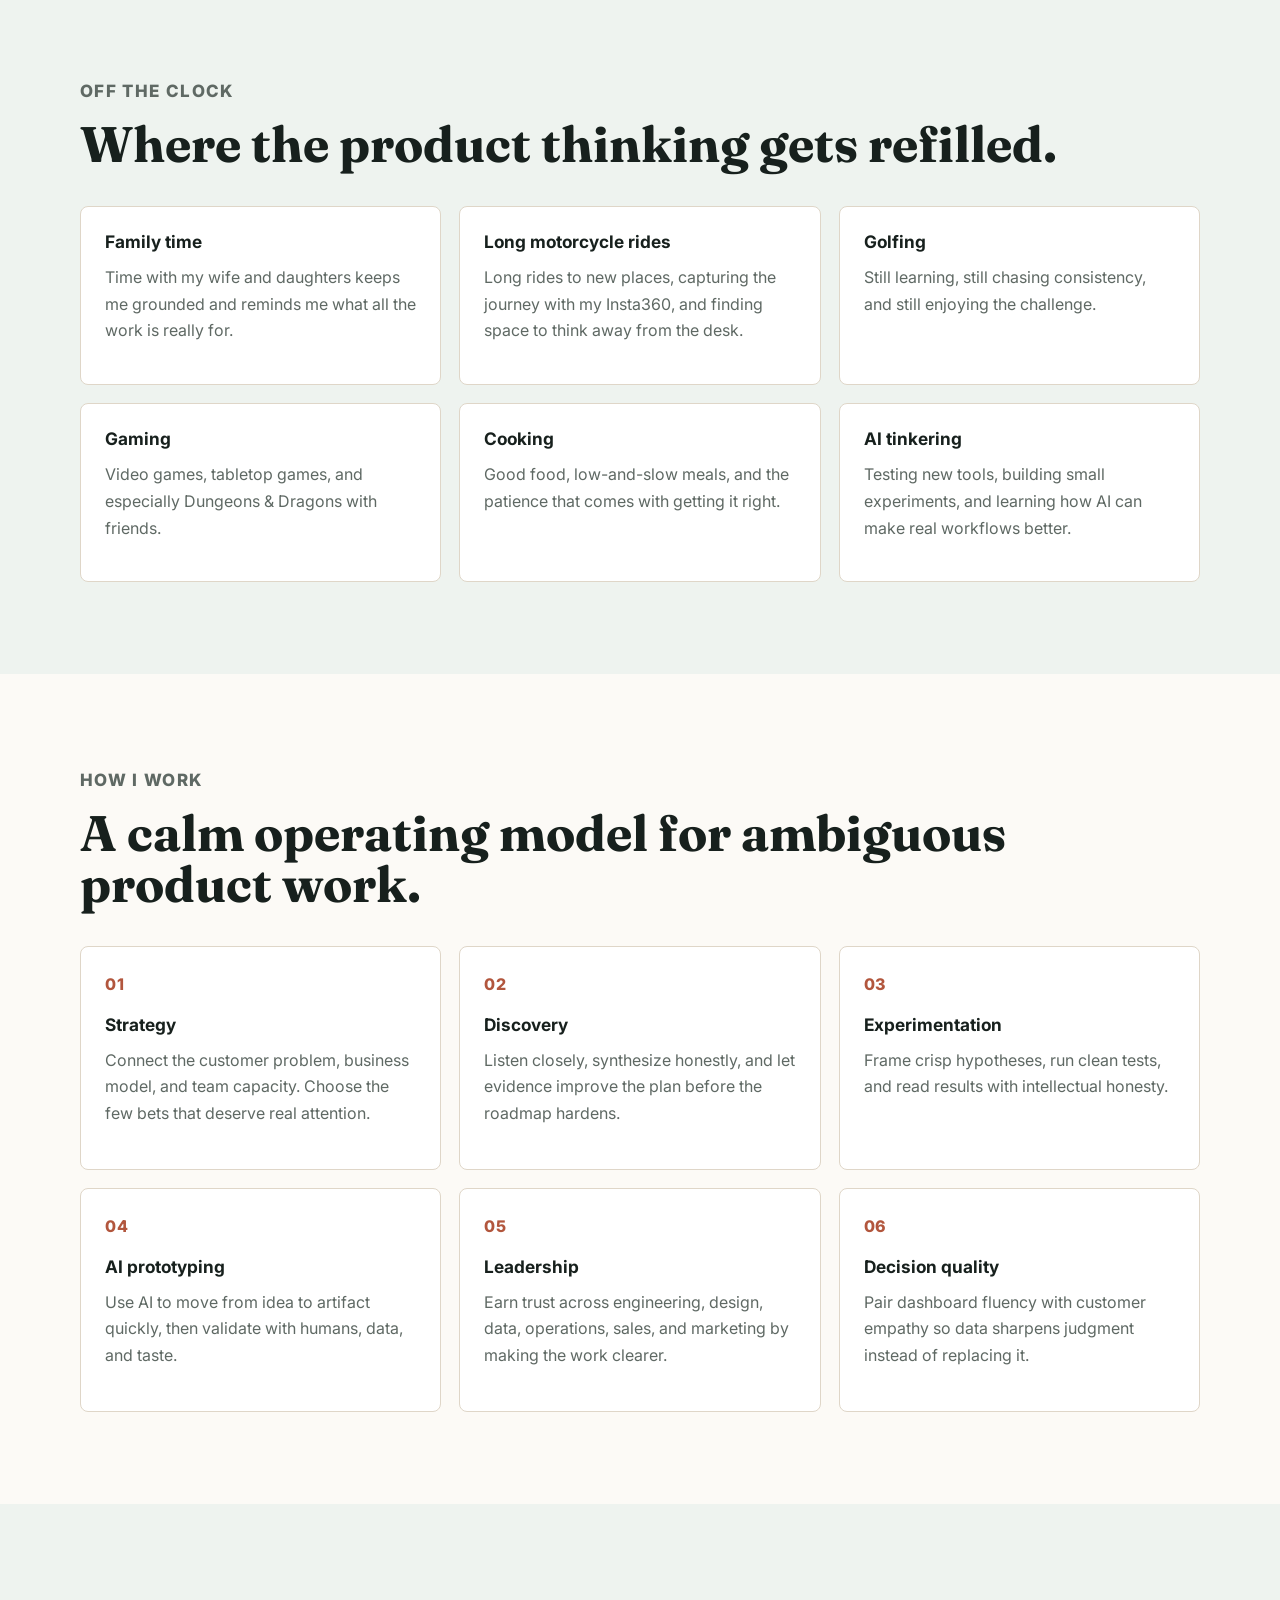
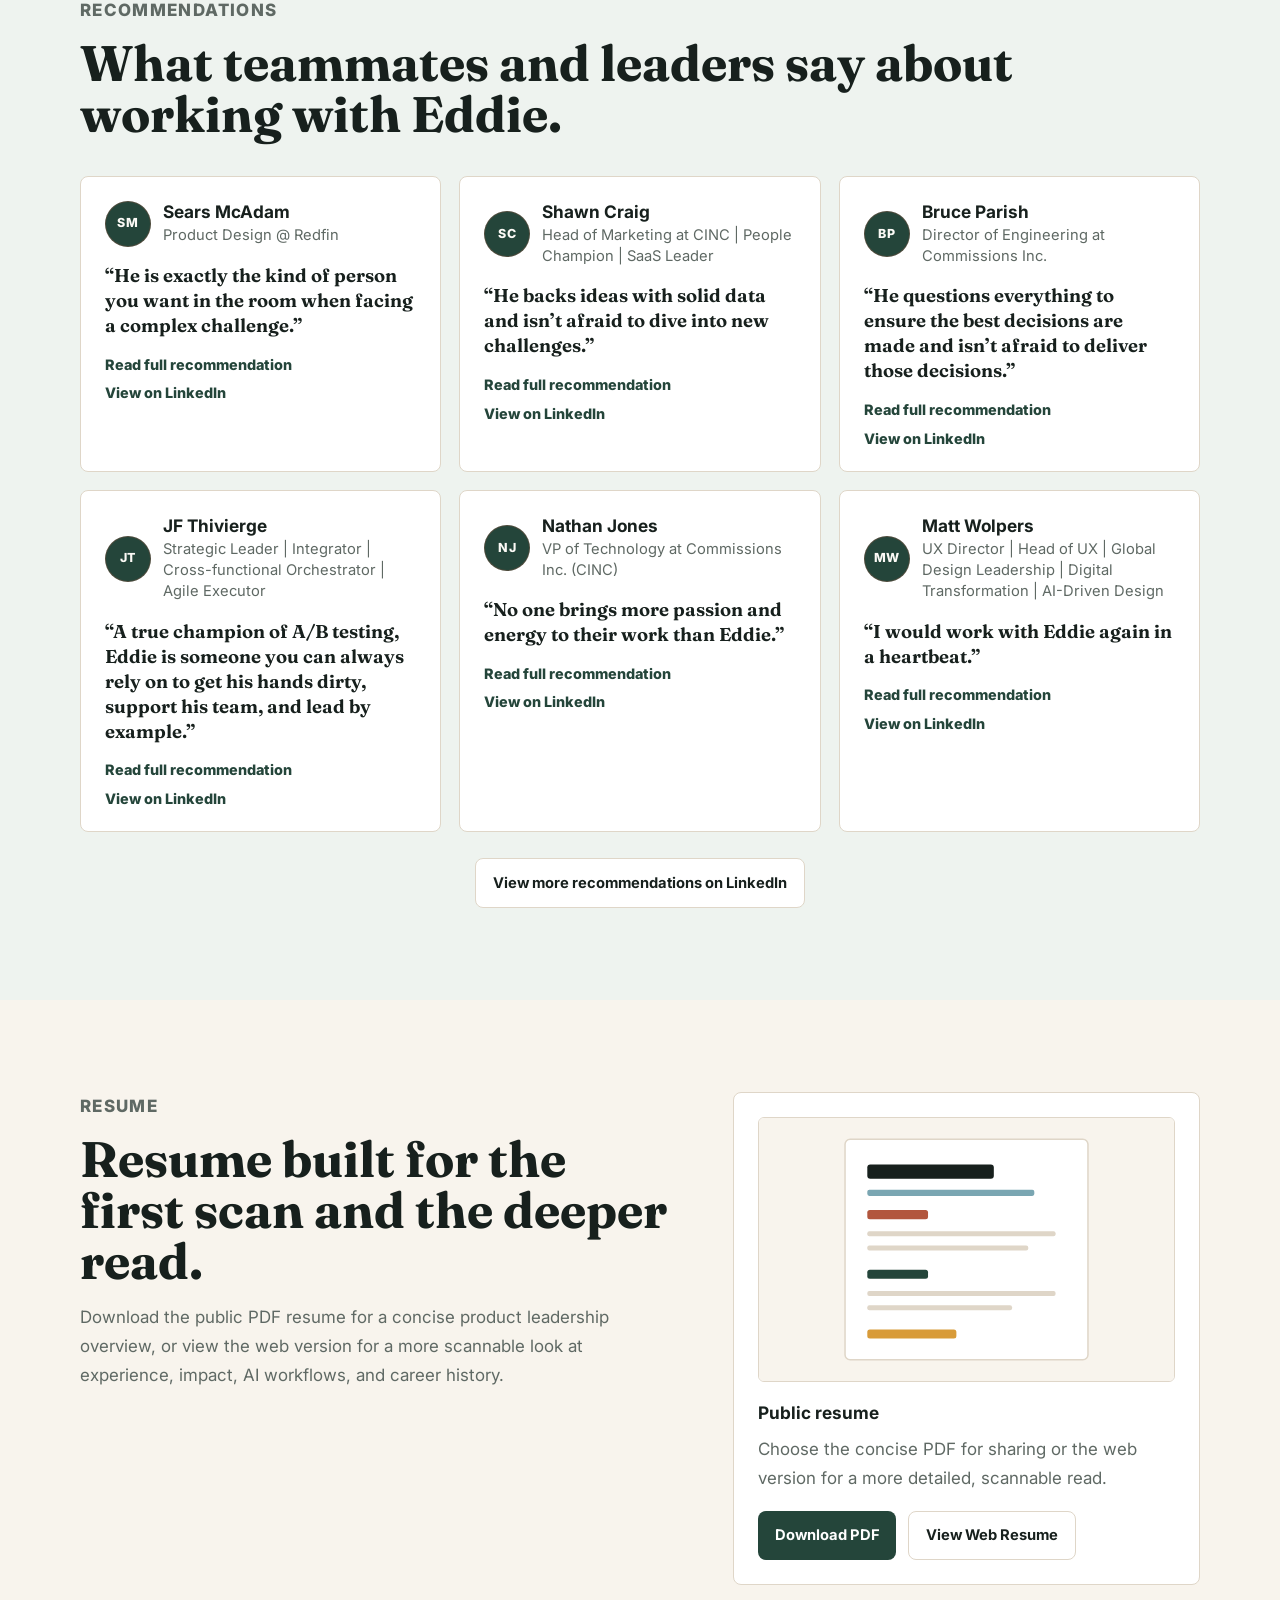
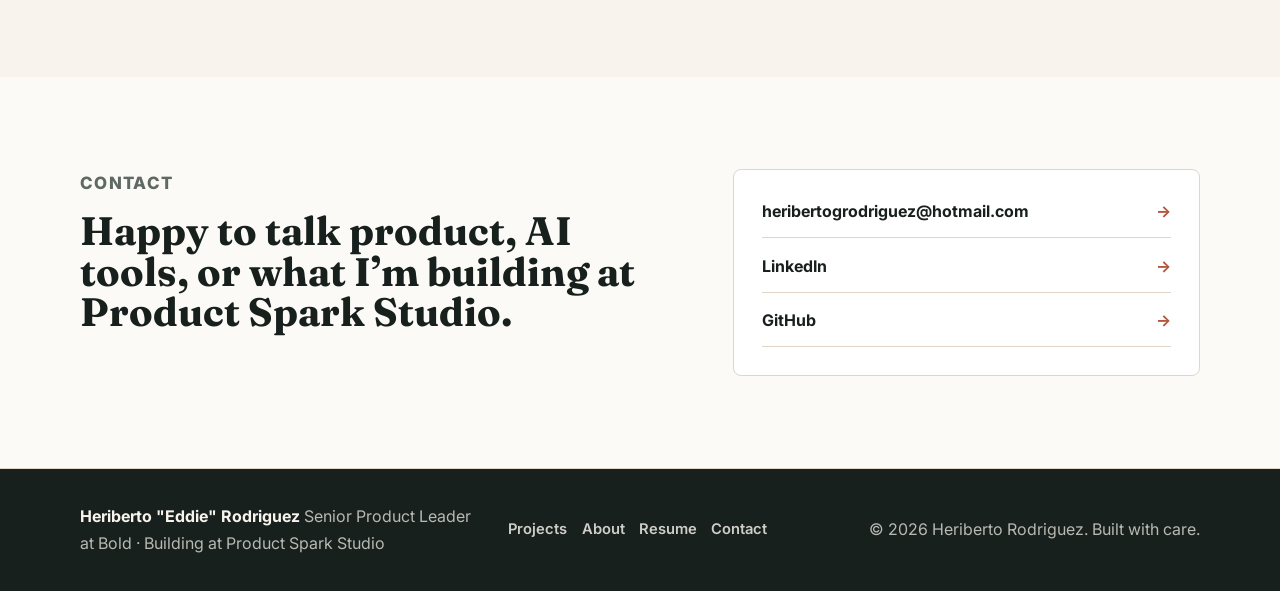
==== commit 05f3989e: "Correct Prayer Table origin to 2016 (about ten years ago) Verified against github.com/hrod74/jsfinal" ====
--- a/index.html
+++ b/index.html
@@ -144,7 +144,7 @@
                 <p class="tag">Private beta</p>
                 <h3>Prayer Table</h3>
                 <p>
-                  Rebuilt a 14-year-old JavaScript prayer request prototype into a modern React Native community prayer app,
+                  Rebuilt a 10-year-old JavaScript prayer request prototype into a modern React Native community prayer app,
                   now in private beta on iOS and Android.
                 </p>
                 <dl>
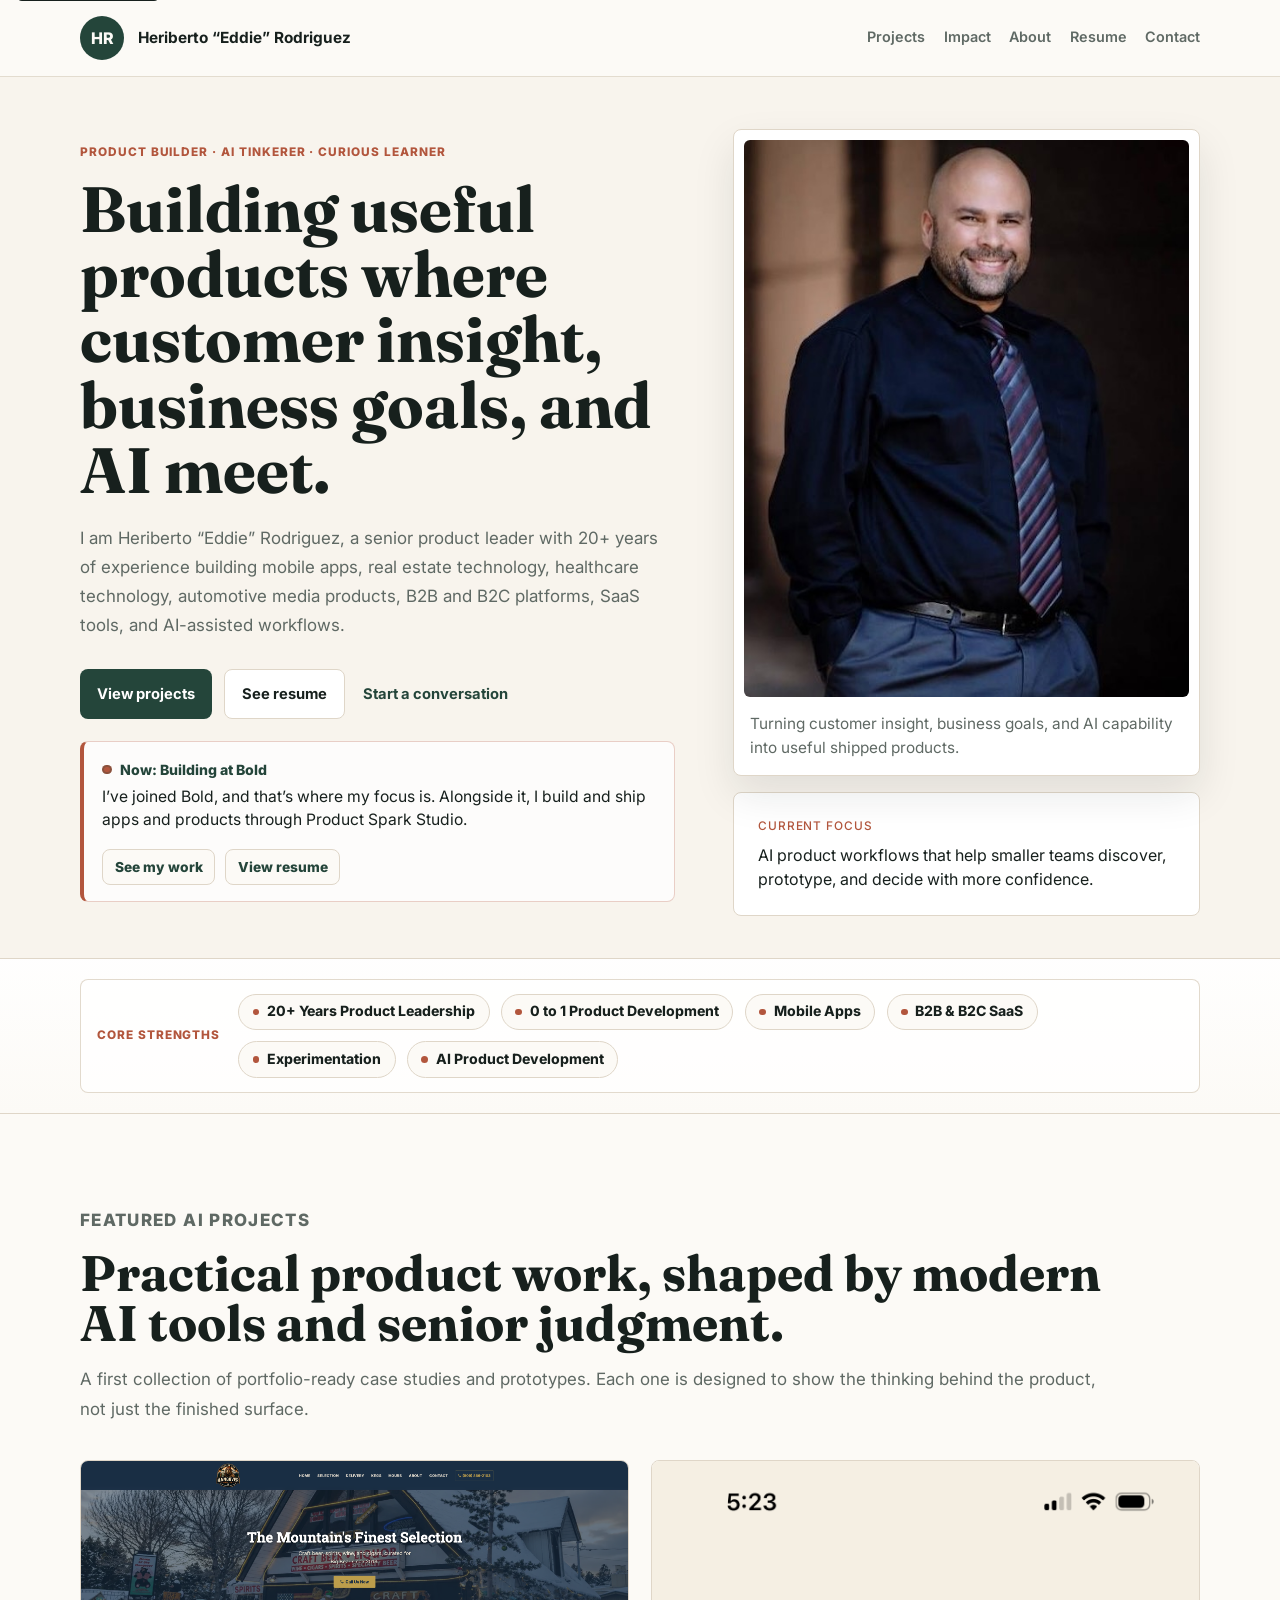
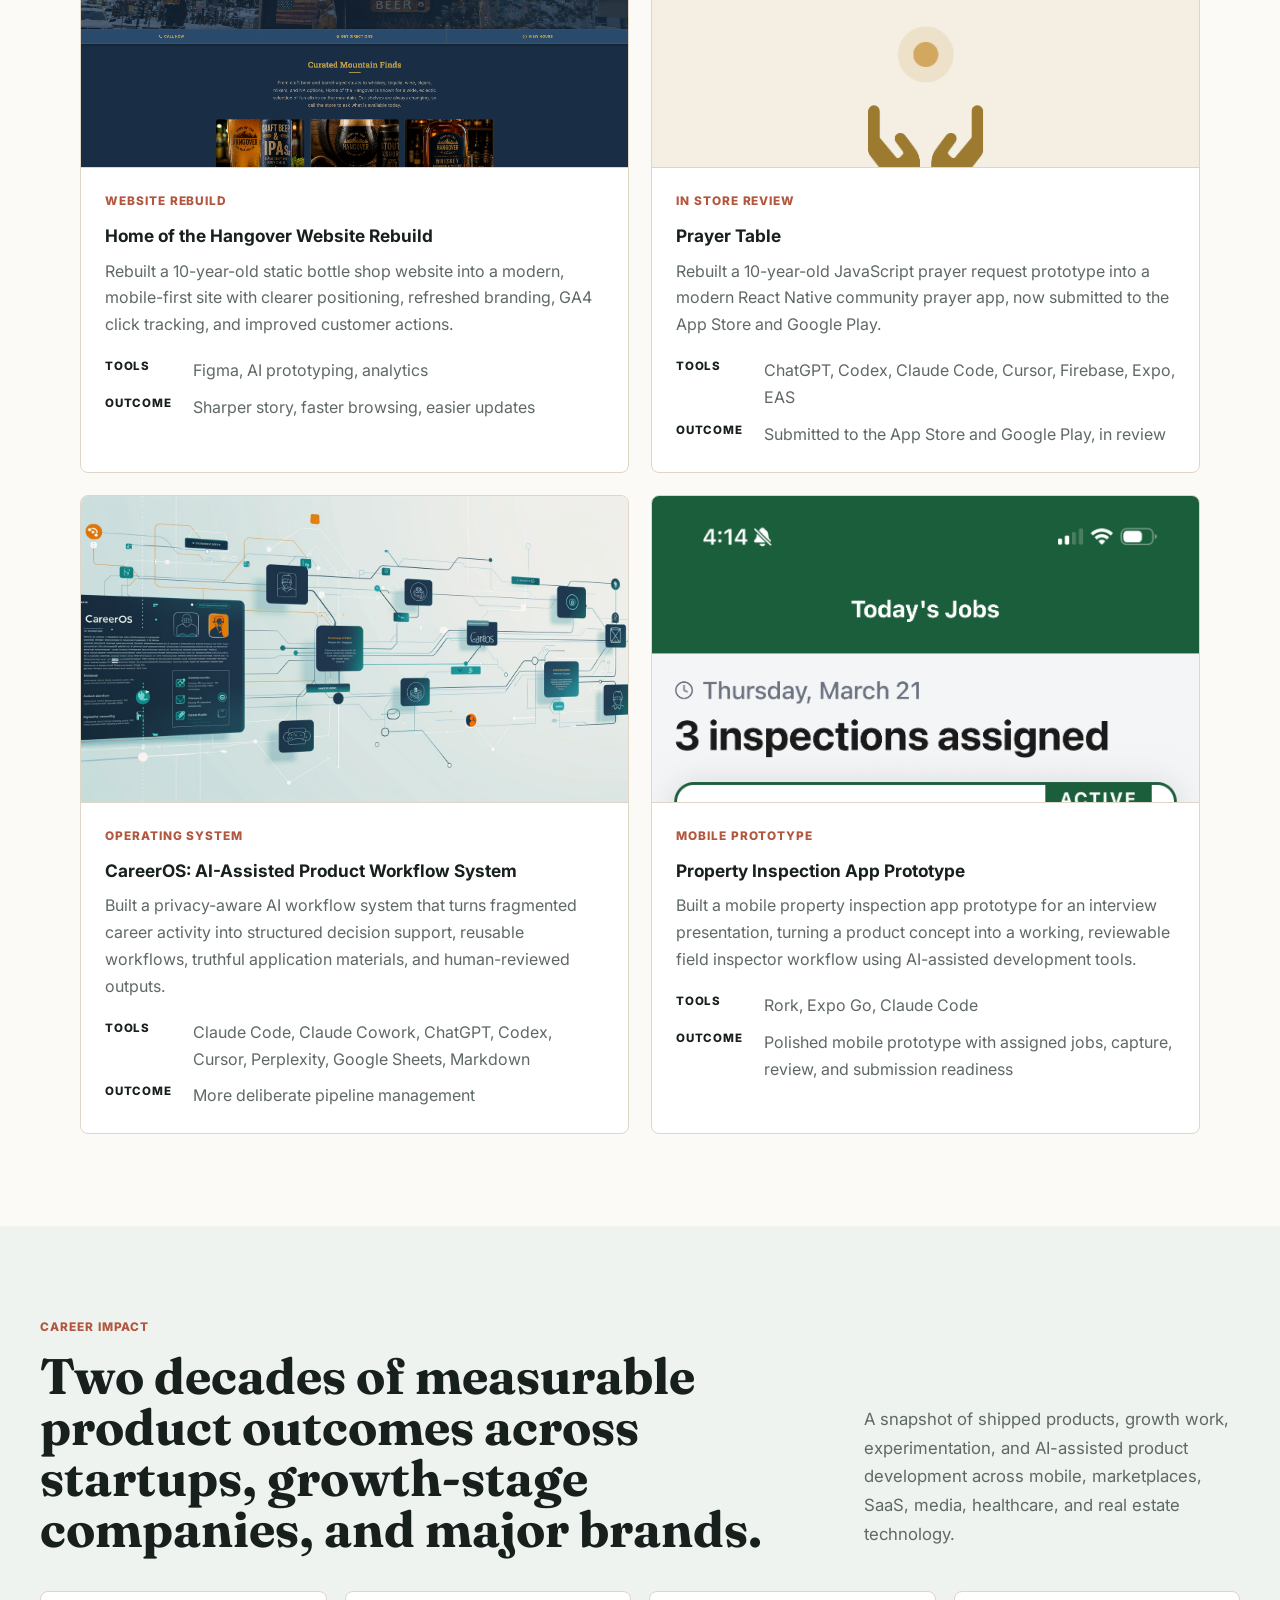
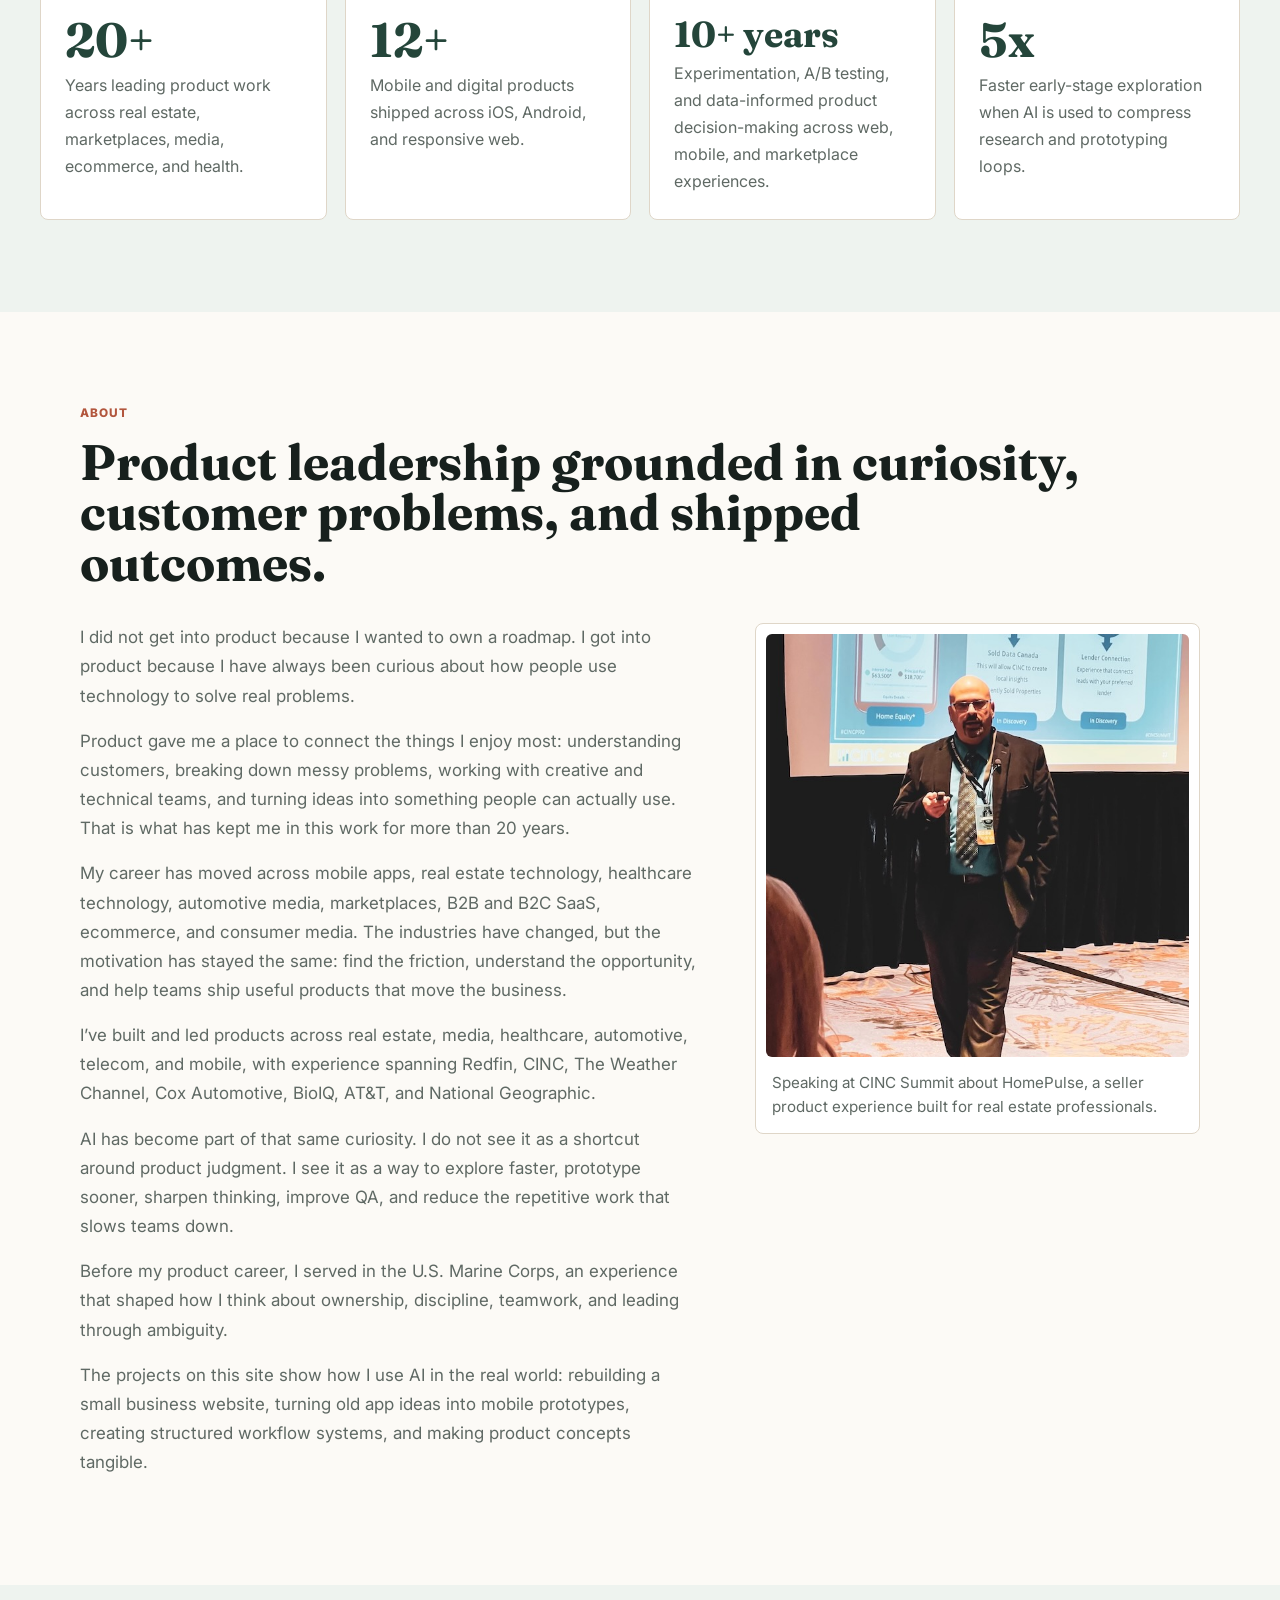
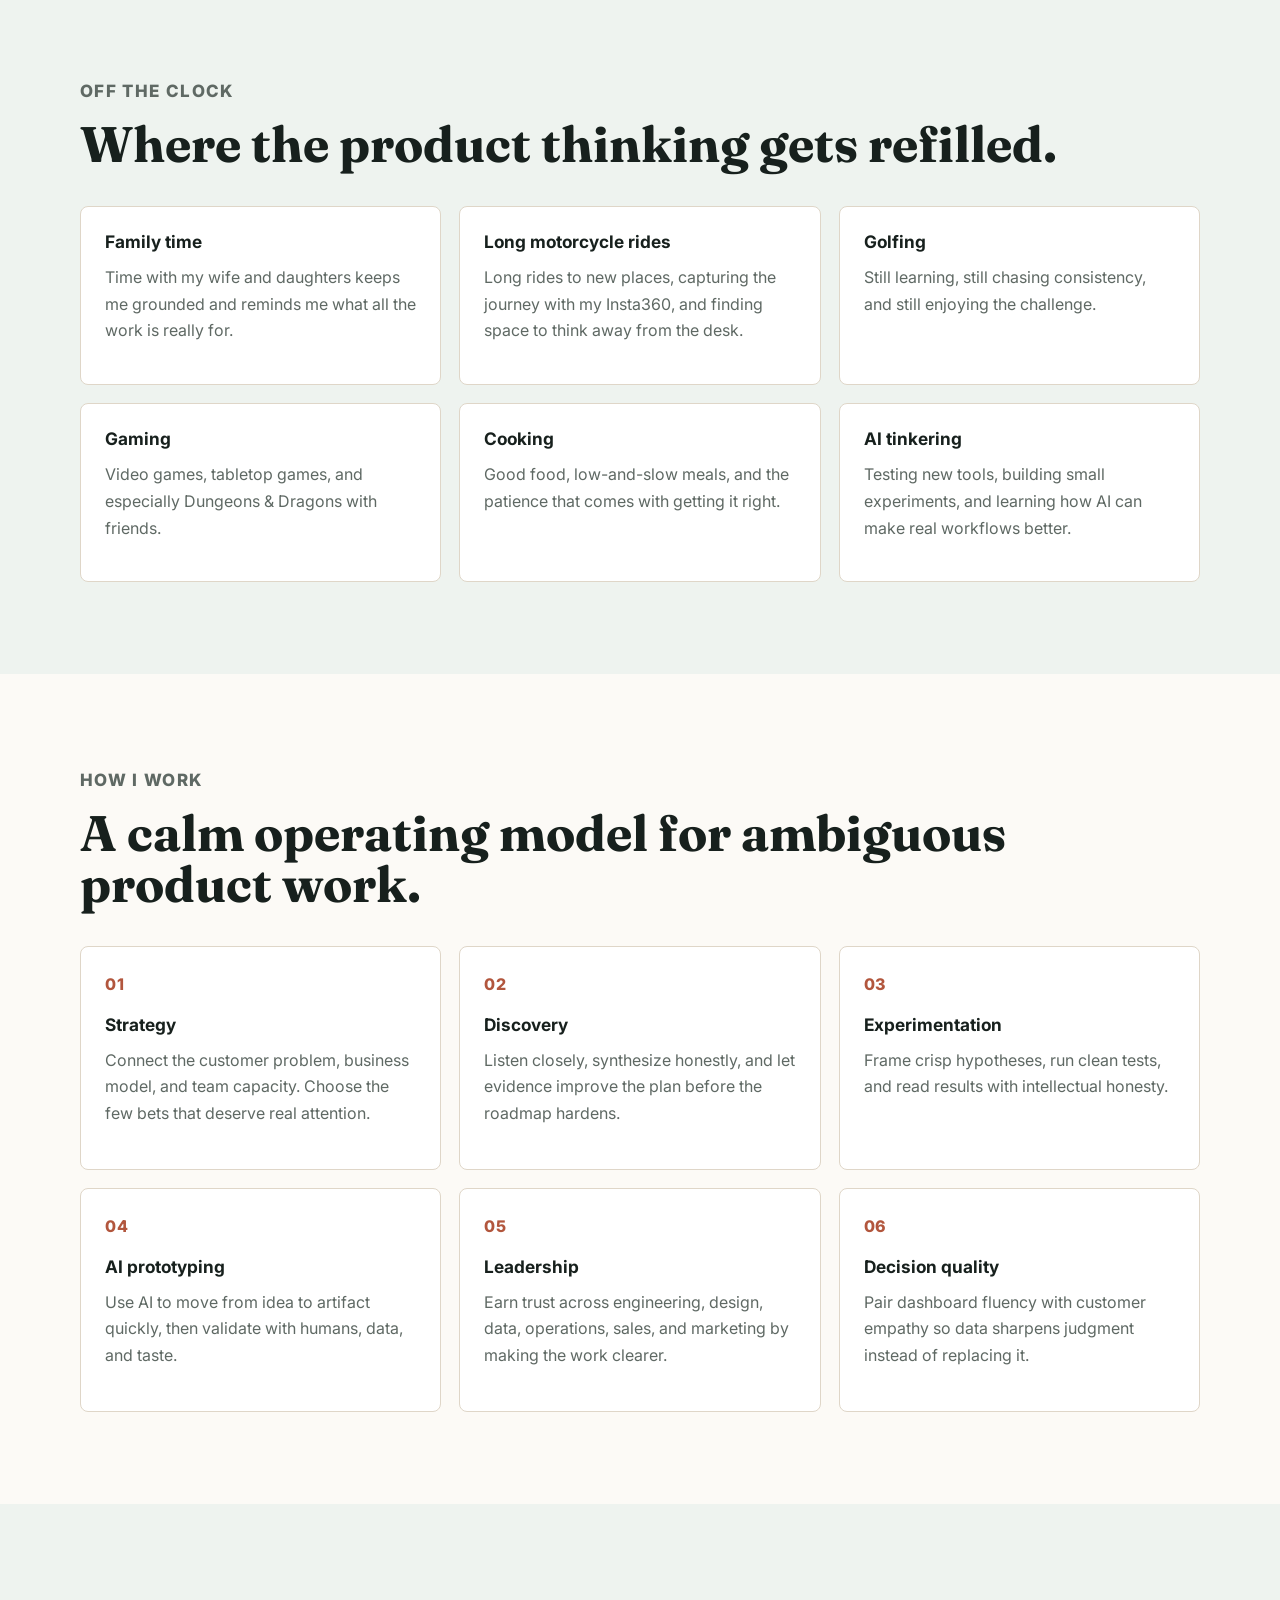
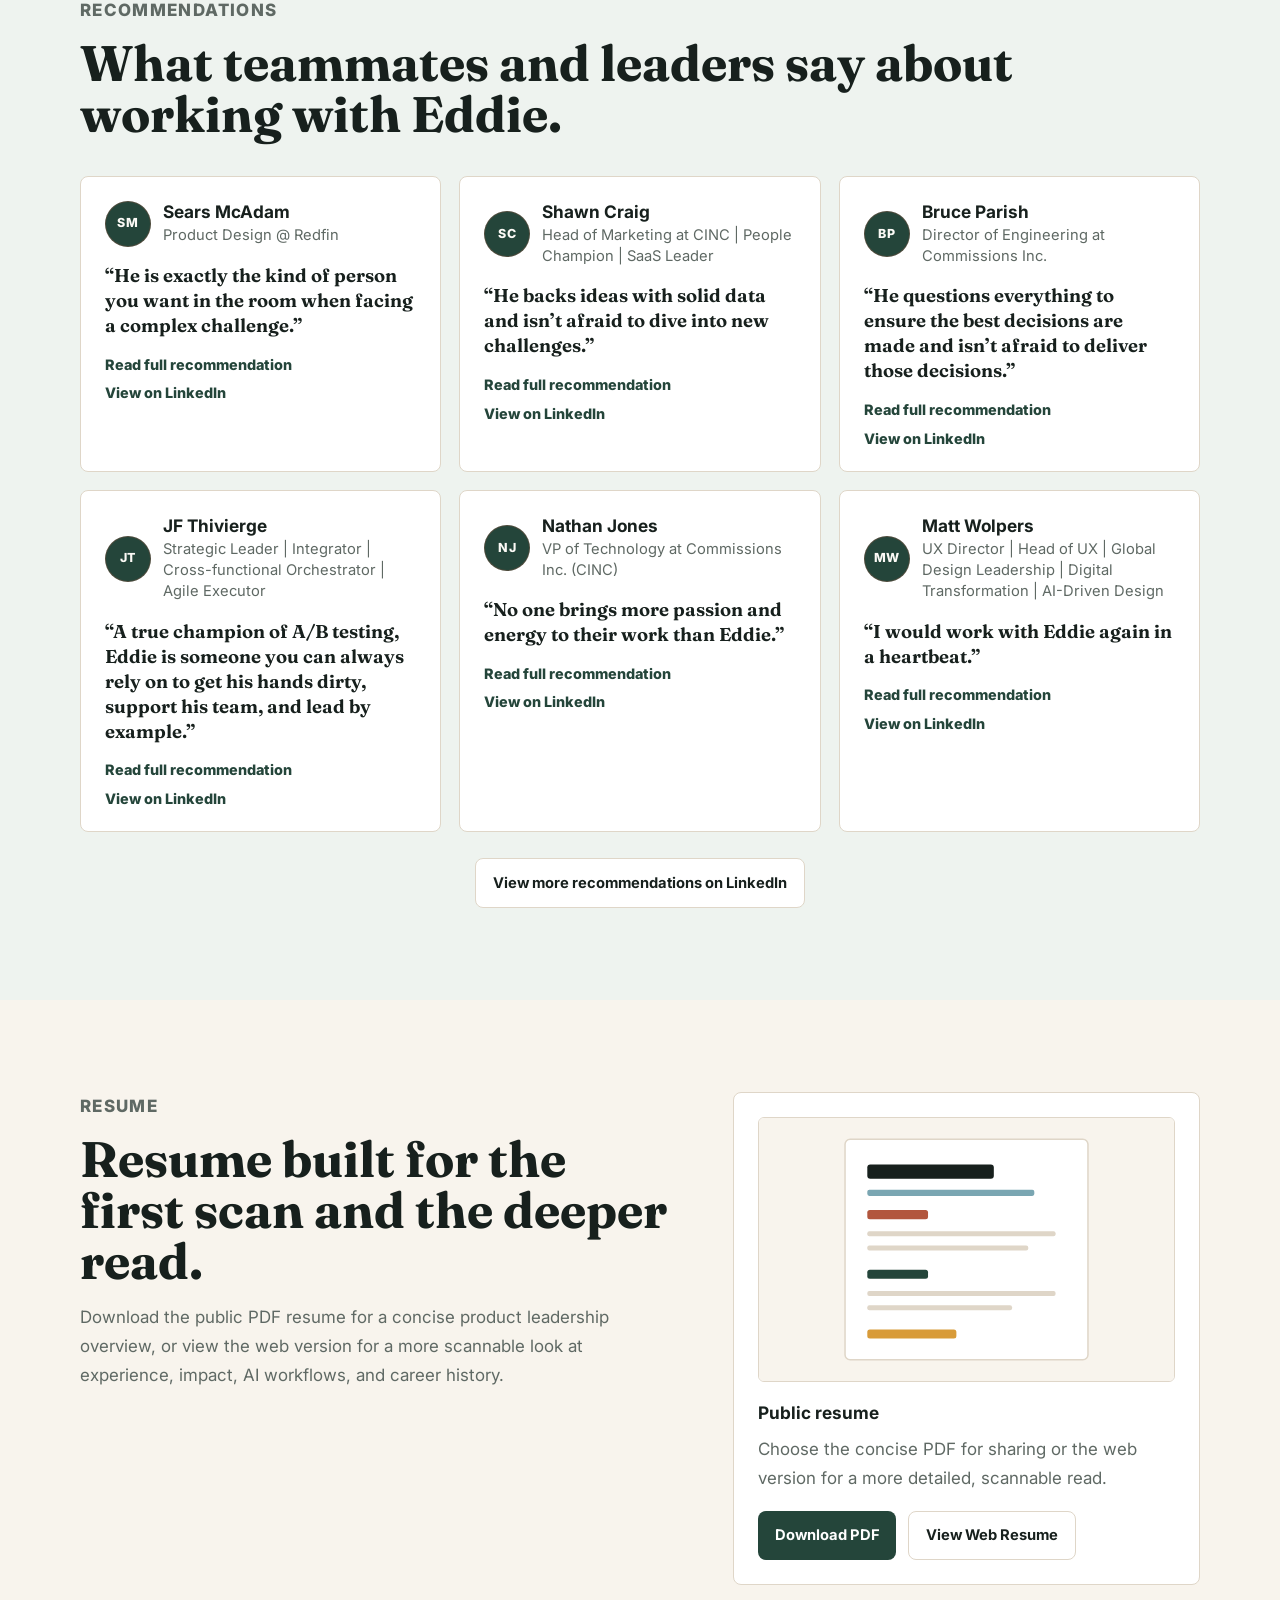
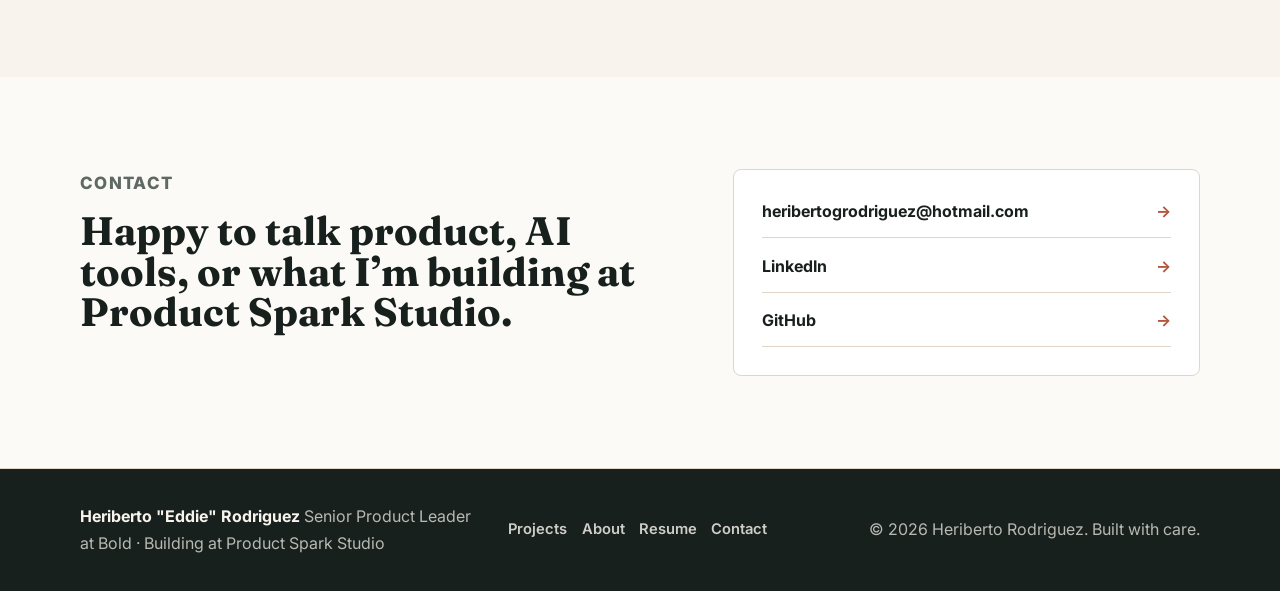
==== commit c658701d: "Add full Prayer Table case study page - New projects/prayer-table-case-study.html: long-form case st" ====
--- a/index.html
+++ b/index.html
@@ -141,15 +141,15 @@
                 alt="Prayer Table welcome screen"
               />
               <div class="project-content">
-                <p class="tag">Private beta</p>
+                <p class="tag">In store review</p>
                 <h3>Prayer Table</h3>
                 <p>
                   Rebuilt a 10-year-old JavaScript prayer request prototype into a modern React Native community prayer app,
-                  now in private beta on iOS and Android.
+                  now submitted to the App Store and Google Play.
                 </p>
                 <dl>
                   <div><dt>Tools</dt><dd>ChatGPT, Codex, Claude Code, Cursor, Firebase, Expo, EAS</dd></div>
-                  <div><dt>Outcome</dt><dd>Private beta on iOS and Android</dd></div>
+                  <div><dt>Outcome</dt><dd>Submitted to the App Store and Google Play, in review</dd></div>
                 </dl>
               </div>
             </a>
--- a/styles.css
+++ b/styles.css
@@ -1655,6 +1655,150 @@
   margin: 0;
 }
 
+/* Long-form case study (projects/prayer-table-case-study.html) */
+.case-study-title {
+  font-size: clamp(2.1rem, 3.6vw, 3.2rem);
+  line-height: 1.08;
+}
+
+.case-study-byline {
+  display: grid;
+  gap: 0.2rem;
+  margin-bottom: 1.35rem;
+  color: var(--ink);
+  font-weight: 700;
+}
+
+.case-study-byline span {
+  color: var(--muted);
+  font-size: 0.92rem;
+  font-weight: 500;
+}
+
+.case-study-prose p,
+.case-study-prose ul,
+.case-study-prose h3 {
+  max-width: 820px;
+}
+
+.case-study-prose h3 {
+  margin-top: 1.6rem;
+}
+
+.case-study-prose ul {
+  padding-left: 1.2rem;
+}
+
+.case-study-prose li {
+  margin-bottom: 0.55rem;
+}
+
+.case-study-prose strong,
+.lessons-list strong {
+  color: var(--ink);
+}
+
+.case-study-span {
+  grid-column: 1 / -1;
+}
+
+.case-timeline {
+  display: grid;
+  margin: 22px 0 0;
+  padding: 0;
+  list-style: none;
+}
+
+.case-timeline li {
+  display: grid;
+  grid-template-columns: 220px minmax(0, 1fr);
+  gap: 18px;
+  border-top: 1px solid var(--line);
+  padding: 14px 0;
+  color: var(--muted);
+}
+
+.case-timeline-date {
+  color: var(--brick);
+  font-weight: 700;
+}
+
+.case-table-wrap {
+  max-width: 100%;
+  margin: 22px 0;
+  overflow-x: auto;
+  border: 1px solid var(--line);
+  border-radius: var(--radius);
+}
+
+.case-table {
+  width: 100%;
+  border-collapse: collapse;
+  background: var(--paper-soft);
+}
+
+.case-table th,
+.case-table td {
+  border-bottom: 1px solid var(--line);
+  padding: 14px 18px;
+  text-align: left;
+  vertical-align: top;
+}
+
+.case-table tbody tr:last-child th,
+.case-table tbody tr:last-child td {
+  border-bottom: 0;
+}
+
+.case-table thead th {
+  background: var(--paper);
+  color: var(--ink);
+  font-size: 0.72rem;
+  font-weight: 800;
+  letter-spacing: 0.07em;
+  text-transform: uppercase;
+}
+
+.case-table tbody th {
+  width: 30%;
+  color: var(--ink);
+  font-weight: 700;
+}
+
+.case-table td {
+  color: var(--muted);
+}
+
+@media (max-width: 720px) {
+  .case-timeline li {
+    grid-template-columns: 1fr;
+    gap: 0.2rem;
+  }
+
+  .case-table thead {
+    display: none;
+  }
+
+  .case-table,
+  .case-table tbody,
+  .case-table tr,
+  .case-table th,
+  .case-table td {
+    display: block;
+    width: auto;
+  }
+
+  .case-table tbody th {
+    width: auto;
+    border-bottom: 0;
+    padding-bottom: 0.2rem;
+  }
+
+  .case-table td {
+    padding-top: 0;
+  }
+}
+
 @media (max-width: 900px) {
   .hero-grid,
   .split-grid,
